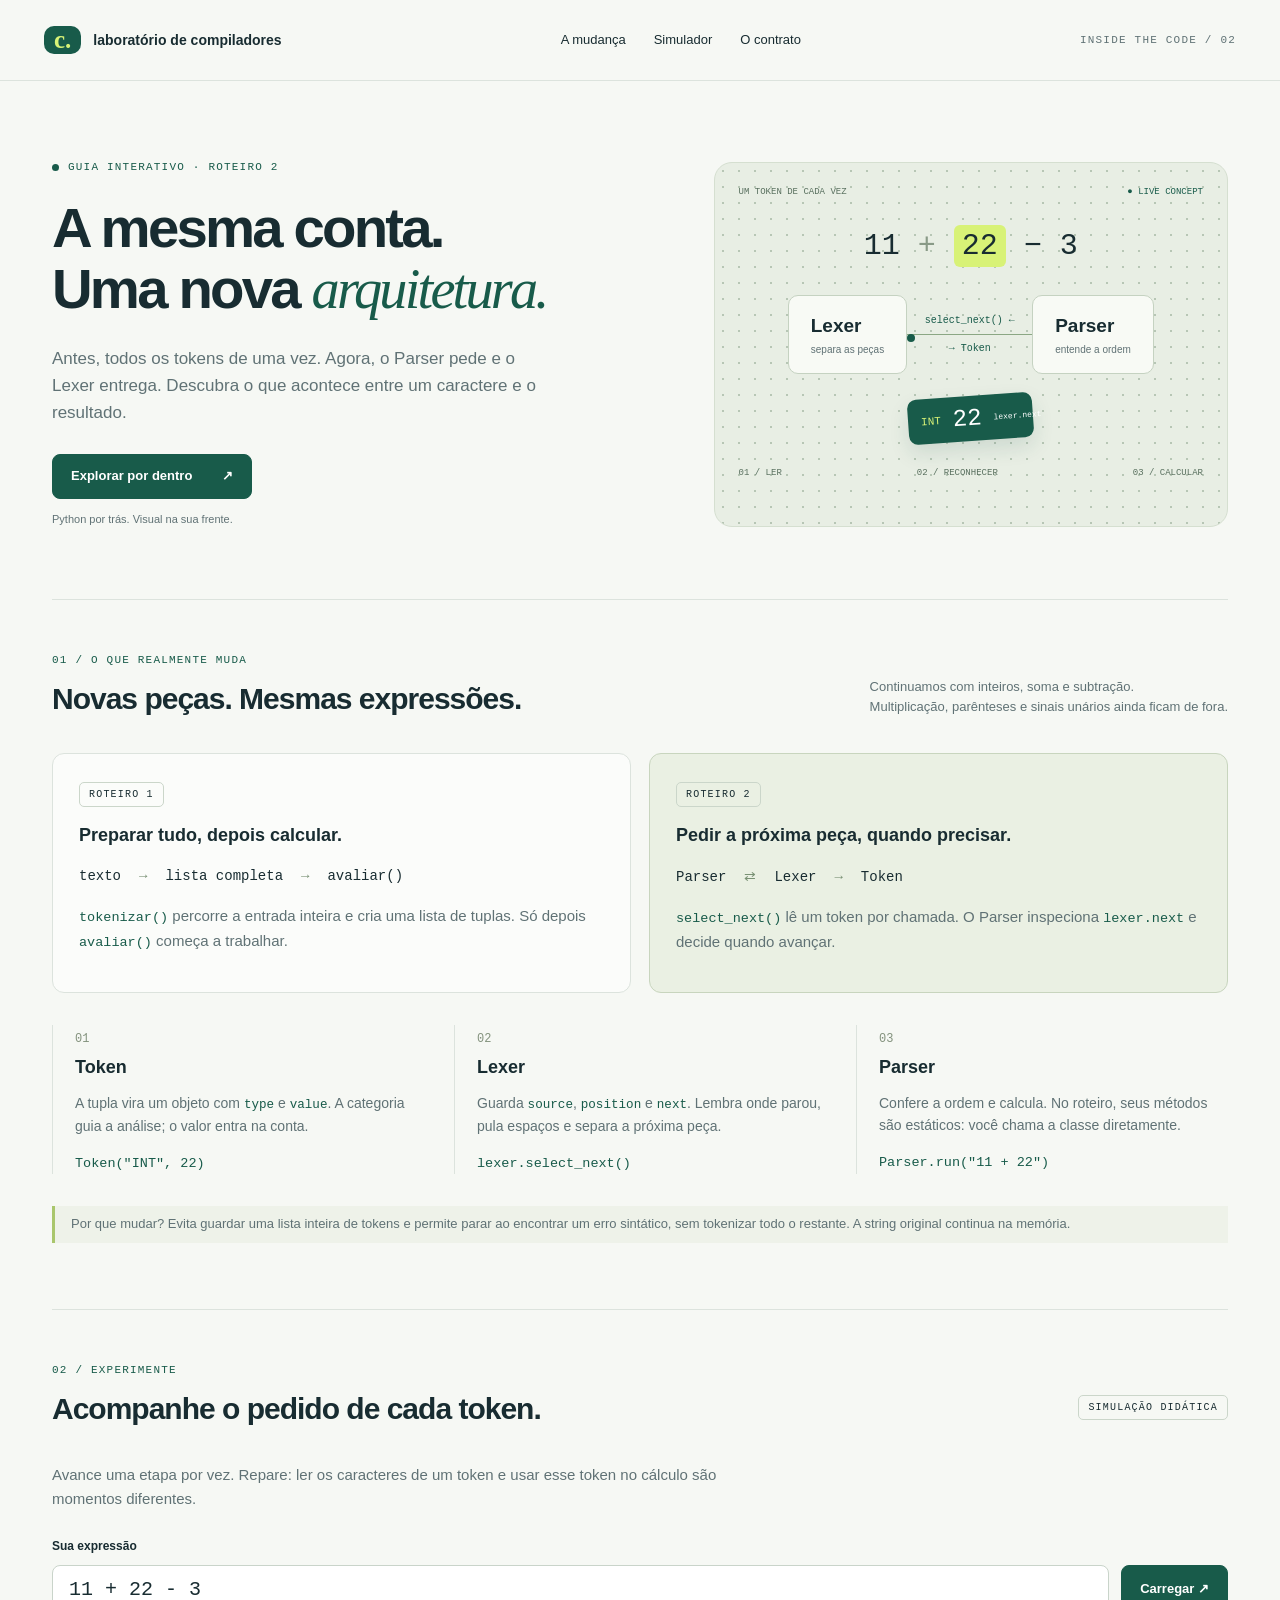
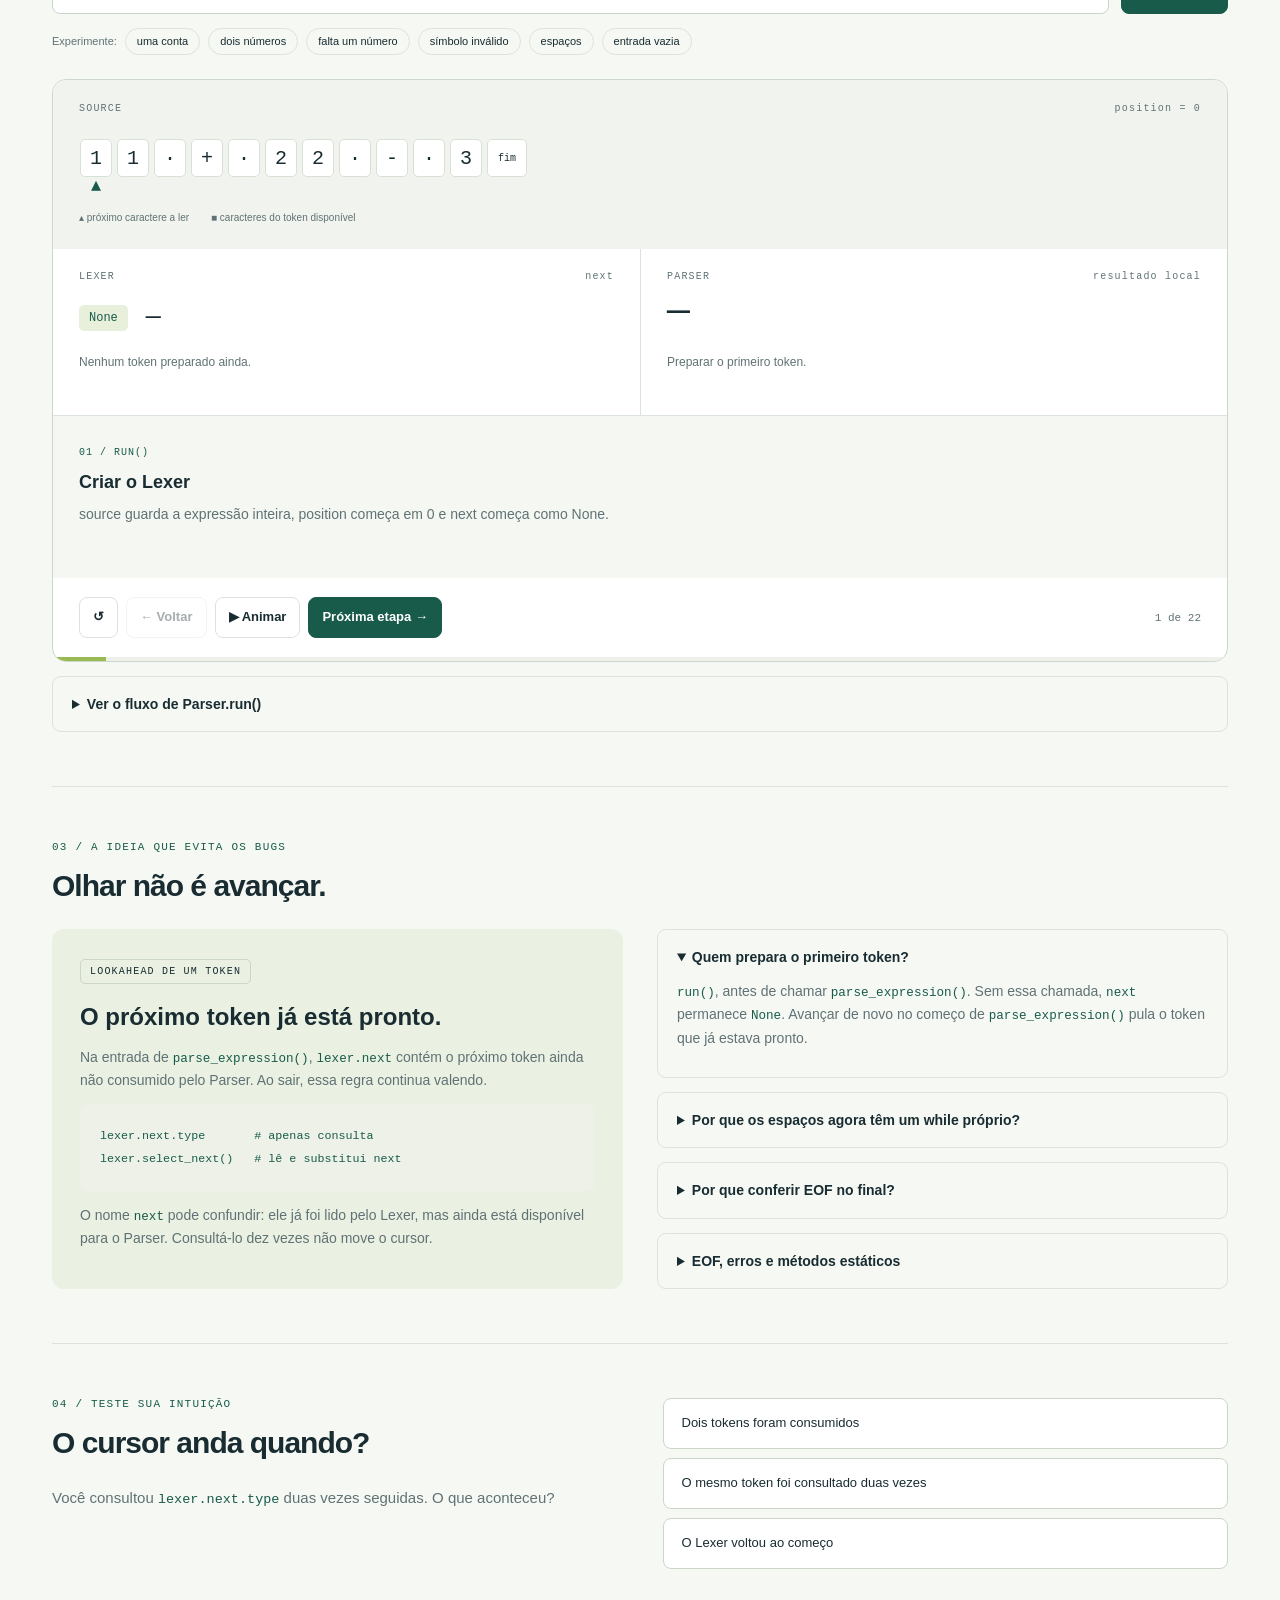
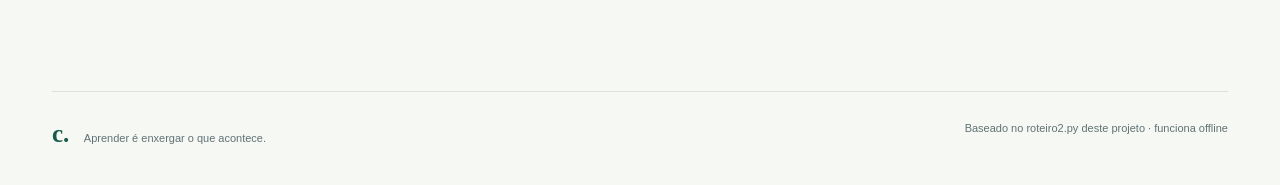
==== index.html @ 5b0cf186 "Publica guia interativo do roteiro 2" ====
<!doctype html>
<html lang="pt-BR">
<head>
  <meta charset="utf-8"><meta name="viewport" content="width=device-width,initial-scale=1">
  <title>Roteiro 02 · Um token de cada vez</title>
  <link rel="stylesheet" href="style.css">
  <script src="simulator.js" defer></script><script src="app.js" defer></script>
</head>
<body>
<header><a class="brand" href="#"><span class="brand-icon">c.</span> laboratório de compiladores</a><nav aria-label="Principal"><a href="#mudanca">A mudança</a><a href="#laboratorio">Simulador</a><a href="#contrato">O contrato</a></nav><span class="chapter">INSIDE THE CODE / 02</span></header>
<main>
<section class="hero">
  <div><div class="eyebrow"><span class="dot"></span> GUIA INTERATIVO · ROTEIRO 2</div><h1>A mesma conta.<br>Uma nova <em>arquitetura.</em></h1><p class="lead">Antes, todos os tokens de uma vez. Agora, o Parser pede e o Lexer entrega. Descubra o que acontece entre um caractere e o resultado.</p><a class="button primary" href="#laboratorio">Explorar por dentro <span>↗</span></a><span class="hero-note">Python por trás. Visual na sua frente.</span></div>
  <div class="hero-art" aria-label="O Parser solicita um token ao Lexer, que entrega INT 22"><div class="art-top">UM TOKEN DE CADA VEZ <span>● LIVE CONCEPT</span></div><div class="art-source">11 <span>+</span> <b>22</b> − 3</div><div class="orbit"><div class="art-node">Lexer<small>separa as peças</small></div><div class="connection"><span>select_next() ←</span><i></i><span>→ Token</span></div><div class="art-node">Parser<small>entende a ordem</small></div></div><div class="floating-token"><span>INT</span><strong>22</strong><small>lexer.next</small></div><div class="art-bottom">01 / LER <span>02 / RECONHECER</span> 03 / CALCULAR</div></div>
</section>
<section id="mudanca" class="section"><div class="section-title"><div><div class="eyebrow">01 / O QUE REALMENTE MUDA</div><h2>Novas peças. Mesmas expressões.</h2></div><p>Continuamos com inteiros, soma e subtração.<br>Multiplicação, parênteses e sinais unários ainda ficam de fora.</p></div>
<div class="comparison"><article><span class="pill">ROTEIRO 1</span><h3>Preparar tudo, depois calcular.</h3><div class="flow">texto <span>→</span> lista completa <span>→</span> avaliar()</div><p><code>tokenizar()</code> percorre a entrada inteira e cria uma lista de tuplas. Só depois <code>avaliar()</code> começa a trabalhar.</p></article><article class="new"><span class="pill">ROTEIRO 2</span><h3>Pedir a próxima peça, quando precisar.</h3><div class="flow">Parser <span>⇄</span> Lexer <span>→</span> Token</div><p><code>select_next()</code> lê um token por chamada. O Parser inspeciona <code>lexer.next</code> e decide quando avançar.</p></article></div>
<div class="roles"><article><span class="number">01</span><h3>Token</h3><p>A tupla vira um objeto com <code>type</code> e <code>value</code>. A categoria guia a análise; o valor entra na conta.</p><code>Token("INT", 22)</code></article><article><span class="number">02</span><h3>Lexer</h3><p>Guarda <code>source</code>, <code>position</code> e <code>next</code>. Lembra onde parou, pula espaços e separa a próxima peça.</p><code>lexer.select_next()</code></article><article><span class="number">03</span><h3>Parser</h3><p>Confere a ordem e calcula. No roteiro, seus métodos são estáticos: você chama a classe diretamente.</p><code>Parser.run("11 + 22")</code></article></div>
<p class="aside">Por que mudar? Evita guardar uma lista inteira de tokens e permite parar ao encontrar um erro sintático, sem tokenizar todo o restante. A string original continua na memória.</p></section>
<section id="laboratorio" class="section lab"><div class="section-title"><div><div class="eyebrow">02 / EXPERIMENTE</div><h2>Acompanhe o pedido de cada token.</h2></div><span class="pill">SIMULAÇÃO DIDÁTICA</span></div><p>Avance uma etapa por vez. Repare: ler os caracteres de um token e usar esse token no cálculo são momentos diferentes.</p>
<form id="expression-form"><label for="expression">Sua expressão</label><div class="input-row"><input id="expression" value="11 + 22 - 3" maxlength="120" spellcheck="false" autocomplete="off"><button class="button primary" type="submit">Carregar ↗</button></div></form><div class="examples"><span>Experimente:</span><button data-example="11 + 22 - 3">uma conta</button><button data-example="1 1">dois números</button><button data-example="1 +">falta um número</button><button data-example="1 $ 2">símbolo inválido</button><button data-example="  42  ">espaços</button><button data-example="">entrada vazia</button></div>
<div class="workbench"><div class="source-panel"><div class="panel-label">SOURCE <span id="position"></span></div><div id="source" class="source-strip" aria-label="Caracteres e posição do cursor"></div><div class="legend"><span>▴ próximo caractere a ler</span><span>■ caracteres do token disponível</span></div></div><div class="state-grid"><article id="lexer-card"><div class="panel-label">LEXER <span>next</span></div><div id="token" class="token-display"></div><p id="token-note"></p></article><article id="parser-card"><div class="panel-label">PARSER <span>resultado local</span></div><div id="result" class="result"></div><p id="expectation"></p></article></div><div class="event" aria-live="polite" aria-atomic="true"><span id="stage"></span><h3 id="event-title"></h3><p id="event-detail"></p></div><div class="controls"><button id="reset" class="button subtle" aria-label="Reiniciar">↺</button><button id="previous" class="button subtle">← Voltar</button><button id="play" class="button subtle">▶ Animar</button><button id="next" class="button primary">Próxima etapa →</button><span id="step-count"></span></div><div class="progress"><div id="progress-fill"></div></div></div>
<details><summary>Ver o fluxo de Parser.run()</summary><pre><code>@staticmethod
def run(code):
    Parser.lexer = Lexer(code)       # next começa como None
    Parser.lexer.select_next()       # prepara o primeiro token
    result = Parser.parse_expression()
    if Parser.lexer.next.type != "EOF":
        raise Exception("[Parser] Esperado EOF")
    return result</code></pre><p><code>parse_expression()</code> exige um INT, usa seu valor e avança. Depois repete pares operador + INT enquanto houver PLUS ou MINUS. A checagem final de EOF pertence a <code>run()</code>.</p></details></section>
<section id="contrato" class="section"><div class="eyebrow">03 / A IDEIA QUE EVITA OS BUGS</div><h2>Olhar não é avançar.</h2><div class="contract-grid"><article class="contract"><span class="pill">LOOKAHEAD DE UM TOKEN</span><h3>O próximo token já está pronto.</h3><p>Na entrada de <code>parse_expression()</code>, <code>lexer.next</code> contém o próximo token ainda não consumido pelo Parser. Ao sair, essa regra continua valendo.</p><pre><code>lexer.next.type       # apenas consulta
lexer.select_next()   # lê e substitui next</code></pre><p>O nome <code>next</code> pode confundir: ele já foi lido pelo Lexer, mas ainda está disponível para o Parser. Consultá-lo dez vezes não move o cursor.</p></article><div class="pitfalls"><details open><summary>Quem prepara o primeiro token?</summary><p><code>run()</code>, antes de chamar <code>parse_expression()</code>. Sem essa chamada, <code>next</code> permanece <code>None</code>. Avançar de novo no começo de <code>parse_expression()</code> pula o token que já estava pronto.</p></details><details><summary>Por que os espaços agora têm um while próprio?</summary><p>Cada chamada deve entregar um token. Ela precisa atravessar todos os espaços antes de decidir o que ler. Não apague espaços da string inteira: <code>1 1</code> viraria <code>11</code> e um erro seria escondido.</p></details><details><summary>Por que conferir EOF no final?</summary><p>A expressão pode terminar deixando um token extra. Em <code>1 1</code>, o primeiro número é válido, mas o segundo sobra. <code>run()</code> exige EOF e rejeita a entrada.</p></details><details><summary>EOF, erros e métodos estáticos</summary><p>EOF é <code>Token("EOF", "")</code>. Pedir o próximo token no fim continua produzindo EOF. Símbolo desconhecido gera erro <code>[Lexer]</code>; ordem inválida gera <code>[Parser]</code>. <code>@staticmethod</code> permite chamar os métodos sem criar um objeto Parser e sem <code>self</code>; é uma escolha da especificação.</p></details></div></div></section>
<section class="section quiz"><div><div class="eyebrow">04 / TESTE SUA INTUIÇÃO</div><h2>O cursor anda quando?</h2><p>Você consultou <code>lexer.next.type</code> duas vezes seguidas. O que aconteceu?</p></div><div><div class="quiz-options"><button data-answer="wrong">Dois tokens foram consumidos</button><button data-answer="right">O mesmo token foi consultado duas vezes</button><button data-answer="wrong">O Lexer voltou ao começo</button></div><p id="quiz-feedback" role="status"></p></div></section>
<footer><span><b>c.</b> Aprender é enxergar o que acontece.</span><span>Baseado no roteiro2.py deste projeto · funciona offline</span></footer>
</main></body></html>
---- style.css ----
:root{--ink:#182c31;--muted:#607275;--paper:#f6f8f4;--line:#dce3dd;--green:#185b4a;--lime:#d8f277;--white:#fff;--mono:Consolas,'Courier New',monospace}*{box-sizing:border-box}html{scroll-behavior:smooth;scroll-padding-top:28px}body{margin:0;background:var(--paper);color:var(--ink);font-family: 'Segoe UI',Arial,sans-serif;font-size:15px;line-height:1.6}a{color:inherit;text-decoration:none}button,input{font:inherit}button,a.button{cursor:pointer}button:disabled{opacity:.38;cursor:default}button:focus-visible,a:focus-visible,input:focus-visible,summary:focus-visible{outline:3px solid #438575;outline-offset:4px}header{max-width:1320px;margin:auto;padding:26px 44px;display:flex;align-items:center;justify-content:space-between;border-bottom:1px solid var(--line);gap:20px}.brand{display:flex;align-items:center;gap:12px;font-weight:650;font-size:14px}.brand-icon{background:var(--green);color:var(--lime);font:bold 25px Georgia;border-radius:10px;padding:0 10px}nav{display:flex;gap:28px;font-size:13px}.chapter,.eyebrow,.panel-label,.pill{font:11px var(--mono);letter-spacing:1.2px}.chapter{color:var(--muted)}main{max-width:1232px;margin:auto;padding:0 28px}.hero{display:grid;grid-template-columns:1.15fr 1fr;gap:70px;align-items:center;padding:80px 0 70px}.eyebrow{color:var(--green);display:flex;align-items:center;gap:9px}.dot{height:7px;width:7px;background:var(--green);border-radius:50%}h1{font-size:clamp(38px,4.4vw,65px);line-height:1.08;letter-spacing:-2.8px;font-weight:550;margin:25px 0}h1 em{font-family:Georgia,serif;color:var(--green);font-weight:normal}p{color:var(--muted);margin:12px 0}.lead{font-size:17px;max-width:510px;margin-bottom:28px}.button{border:1px solid var(--line);border-radius:8px;padding:11px 18px;display:inline-flex;gap:30px;align-items:center;justify-content:center;font-weight:600;font-size:13px}.primary{background:var(--green);border-color:var(--green);color:white}.primary:hover{background:#104638}.subtle{background:transparent;color:var(--ink)}.subtle:hover{background:#e8ede6}.hero-note{display:block;font-size:11px;color:var(--muted);margin-top:12px}.hero-art{position:relative;min-height:365px;background:#e8eee4;border:1px solid #d5dfd0;border-radius:18px;padding:24px;background-image:radial-gradient(#b7c6b5 .8px,transparent .8px);background-size:16px 16px;overflow:hidden}.art-top,.art-bottom{font:9px var(--mono);display:flex;justify-content:space-between;color:#586f5e;gap:10px}.art-top span{color:var(--green)}.art-source{font:30px var(--mono);text-align:center;padding:32px 0}.art-source span{color:#899a87}.art-source b{background:var(--lime);font-weight:normal;padding:4px 8px;border-radius:6px}.orbit{display:flex;align-items:center;justify-content:center}.art-node{background:#f8faf5;border:1px solid #c5d2c1;padding:15px 22px;border-radius:10px;font-size:19px;font-weight:600}.art-node small{display:block;font-size:10px;font-weight:normal;color:var(--muted)}.connection{width:125px;text-align:center;position:relative;font:10px var(--mono);color:var(--green)}.connection span{display:block;margin:8px 0}.connection i{display:block;height:1px;background:#8ba784}.connection i:after{content:'';display:block;width:8px;height:8px;background:var(--green);border-radius:50%;position:absolute;top:27px;animation:travel 3s ease-in-out infinite}.floating-token{width:125px;margin:22px auto 27px;background:var(--green);border-radius:9px;color:white;padding:9px 13px;display:flex;align-items:center;gap:12px;box-shadow:0 9px 20px #194d4820;transform:rotate(-4deg)}.floating-token span{font:11px var(--mono);color:var(--lime)}.floating-token strong{font:24px var(--mono)}.floating-token small{font:8px var(--mono)}@keyframes travel{0%,100%{left:10%}50%{left:85%}}.section{padding:54px 0;border-top:1px solid var(--line)}.section-title{display:flex;justify-content:space-between;align-items:center;gap:25px}.section-title>p{font-size:13px;max-width:370px}h2{font-size:30px;letter-spacing:-1px;font-weight:550;line-height:1.25;margin:14px 0 24px}h3{font-weight:600;font-size:18px;line-height:1.4;margin:16px 0 10px}.comparison{display:grid;grid-template-columns:1fr 1fr;gap:18px;margin-top:12px}.comparison article{border:1px solid var(--line);border-radius:12px;padding:26px;background:#fff9}.comparison article.new{background:#eaf0e3;border-color:#c8d5be}.pill{display:inline-block;border:1px solid #cbd6ca;border-radius:5px;padding:6px 9px;font-size:10px;white-space:nowrap}.flow{font:14px var(--mono);margin:20px 0;display:flex;gap:18px;align-items:center}.flow span{color:#799174}code{font-family:var(--mono);font-size:.9em;color:var(--green)}.roles{display:grid;grid-template-columns:repeat(3,1fr);gap:30px;margin:32px 0}.roles article{border-left:1px solid var(--line);padding-left:22px}.number{font:12px var(--mono);color:#83927d}.roles h3{margin-top:6px}.roles p{font-size:14px}.aside{font-size:13px;border-left:3px solid #a9c66c;padding:8px 16px;background:#eef2e9}.lab>p{max-width:720px}form{margin-top:26px}label{display:block;font-size:12px;font-weight:600;margin-bottom:8px}.input-row{display:flex;gap:12px}input{background:white;border:1px solid #c9d4ca;border-radius:8px;padding:12px 16px;min-width:0;flex:1;font:20px var(--mono);color:var(--ink)}.examples{display:flex;gap:8px;align-items:center;flex-wrap:wrap;margin:14px 0 24px;font-size:11px;color:var(--muted)}.examples button{border:1px solid var(--line);background:transparent;border-radius:20px;padding:4px 11px;font-size:11px;color:var(--ink)}.examples button:hover{background:#e5eed8}.workbench{border:1px solid #ccd7cd;border-radius:14px;background:white;overflow:hidden}.source-panel{padding:23px 26px;background:#f1f4ee}.panel-label{display:flex;justify-content:space-between;color:var(--muted);font-size:10px}.source-strip{display:flex;overflow-x:auto;gap:5px;padding:25px 1px 22px;min-height:96px}.char{position:relative;flex:0 0 32px;height:38px;display:grid;place-items:center;border-radius:5px;font:20px var(--mono);background:white;border:1px solid #d9e1d5;transition:background .25s,opacity .25s}.char.read{color:#879383;background:#e8ede4}.char.selected{background:var(--lime);border-color:#b4d265;color:var(--ink)}.char.cursor:after{content:'▴';position:absolute;bottom:-21px;color:var(--green);font-size:20px}.char.eof{font-size:10px;flex-basis:40px}.legend{font-size:10px;color:var(--muted);display:flex;gap:22px;flex-wrap:wrap}.state-grid{display:grid;grid-template-columns:1fr 1fr}.state-grid article{padding:22px 26px;min-height:166px}.state-grid article+article{border-left:1px solid var(--line)}.state-grid p{font-size:12px;margin:8px 0 0}.token-display{display:flex;align-items:center;gap:18px;min-height:55px;margin-top:8px;font:25px var(--mono)}.token-type{color:var(--green);font:12px var(--mono);padding:6px 10px;background:#e8f0dc;border-radius:5px}.result{font:38px var(--mono);height:63px;padding-top:8px}.event{background:#f5f7f2;padding:22px 26px;min-height:163px;border-top:1px solid var(--line)}.event>span{font:10px var(--mono);letter-spacing:1px;color:var(--green)}.event h3{margin:8px 0;font-size:18px}.event p{font-size:14px;margin:0}.event.error{background:#fff1e9}.event.error>span{color:#a54328}.controls{padding:19px 26px;display:flex;gap:8px;align-items:center;flex-wrap:wrap}.controls .button{padding:9px 13px}#step-count{margin-left:auto;font:11px var(--mono);color:var(--muted)}.progress{height:4px;background:#edf1e9}#progress-fill{height:100%;background:#99ba52;transition:width .3s}.pulse{animation:pulse .35s ease-out}@keyframes pulse{from{transform:translateY(4px);opacity:.55}to{transform:translateY(0);opacity:1}}details{border:1px solid var(--line);border-radius:9px;padding:16px 19px;margin-top:14px}summary{cursor:pointer;font-weight:600;font-size:14px}pre{background:#edf1e8;border-radius:8px;padding:20px;overflow-x:auto;line-height:1.8;font-size:13px}details p{font-size:14px}.contract-grid{display:grid;grid-template-columns:1fr 1fr;gap:34px}.contract{border-radius:12px;padding:28px;background:#eaf0e2}.contract h3{font-size:24px}.contract p{font-size:14px}.pitfalls details:first-child{margin-top:0}.quiz{display:grid;grid-template-columns:1fr 1fr;gap:45px}.quiz-options{display:grid;gap:9px}.quiz-options button{text-align:left;border:1px solid #cbd6c7;border-radius:8px;background:white;padding:14px 18px;font-size:13px;color:var(--ink)}.quiz-options button:hover{background:#eaf0e2}.quiz-options button.correct{background:#e4f2ca;border-color:#8ea95b}.quiz-options button.incorrect{background:#ffede2;border-color:#d8a186}#quiz-feedback{font-size:13px;min-height:44px}footer{border-top:1px solid var(--line);padding:28px 0 36px;display:flex;justify-content:space-between;gap:20px;font-size:11px;color:var(--muted)}footer b{font:bold 25px Georgia;margin-right:12px;color:var(--green)}@media(max-width:850px){header{padding:20px 24px}.chapter{display:none}.hero{gap:28px;padding:48px 0}.hero-art{padding:18px}.art-node{padding:12px}.connection{width:95px}h1{letter-spacing:-1.8px}.section-title{display:block}.roles{gap:15px}}@media(max-width:640px){header{flex-wrap:wrap;gap:12px}nav{gap:24px}main{padding:0 20px}.hero,.comparison,.contract-grid,.quiz{grid-template-columns:1fr}.hero{padding:38px 0;gap:30px}.hero-art{min-height:340px}h1{font-size:43px}.section{padding:36px 0}h2{font-size:27px}.roles{grid-template-columns:1fr;gap:22px}.roles article{padding-left:17px}.input-row .button{padding:10px 13px}.state-grid article{padding:18px 15px}.source-panel,.event{padding:20px}.controls{padding:16px 12px}.controls .button{font-size:11px;padding:9px}#step-count{width:100%;margin:4px 0 0}.flow{font-size:12px;gap:10px}footer{flex-direction:column;gap:4px}}@media(prefers-reduced-motion:reduce){*,*:before,*:after{animation:none!important;transition:none!important;scroll-behavior:auto!important}}
:where(.hero,.comparison,.roles,.contract-grid,.quiz,.state-grid)>*{min-width:0}pre{max-width:100%}.token-display{flex-wrap:wrap;overflow-wrap:anywhere}.token-display>span{max-width:100%}.result{height:auto;min-height:63px}
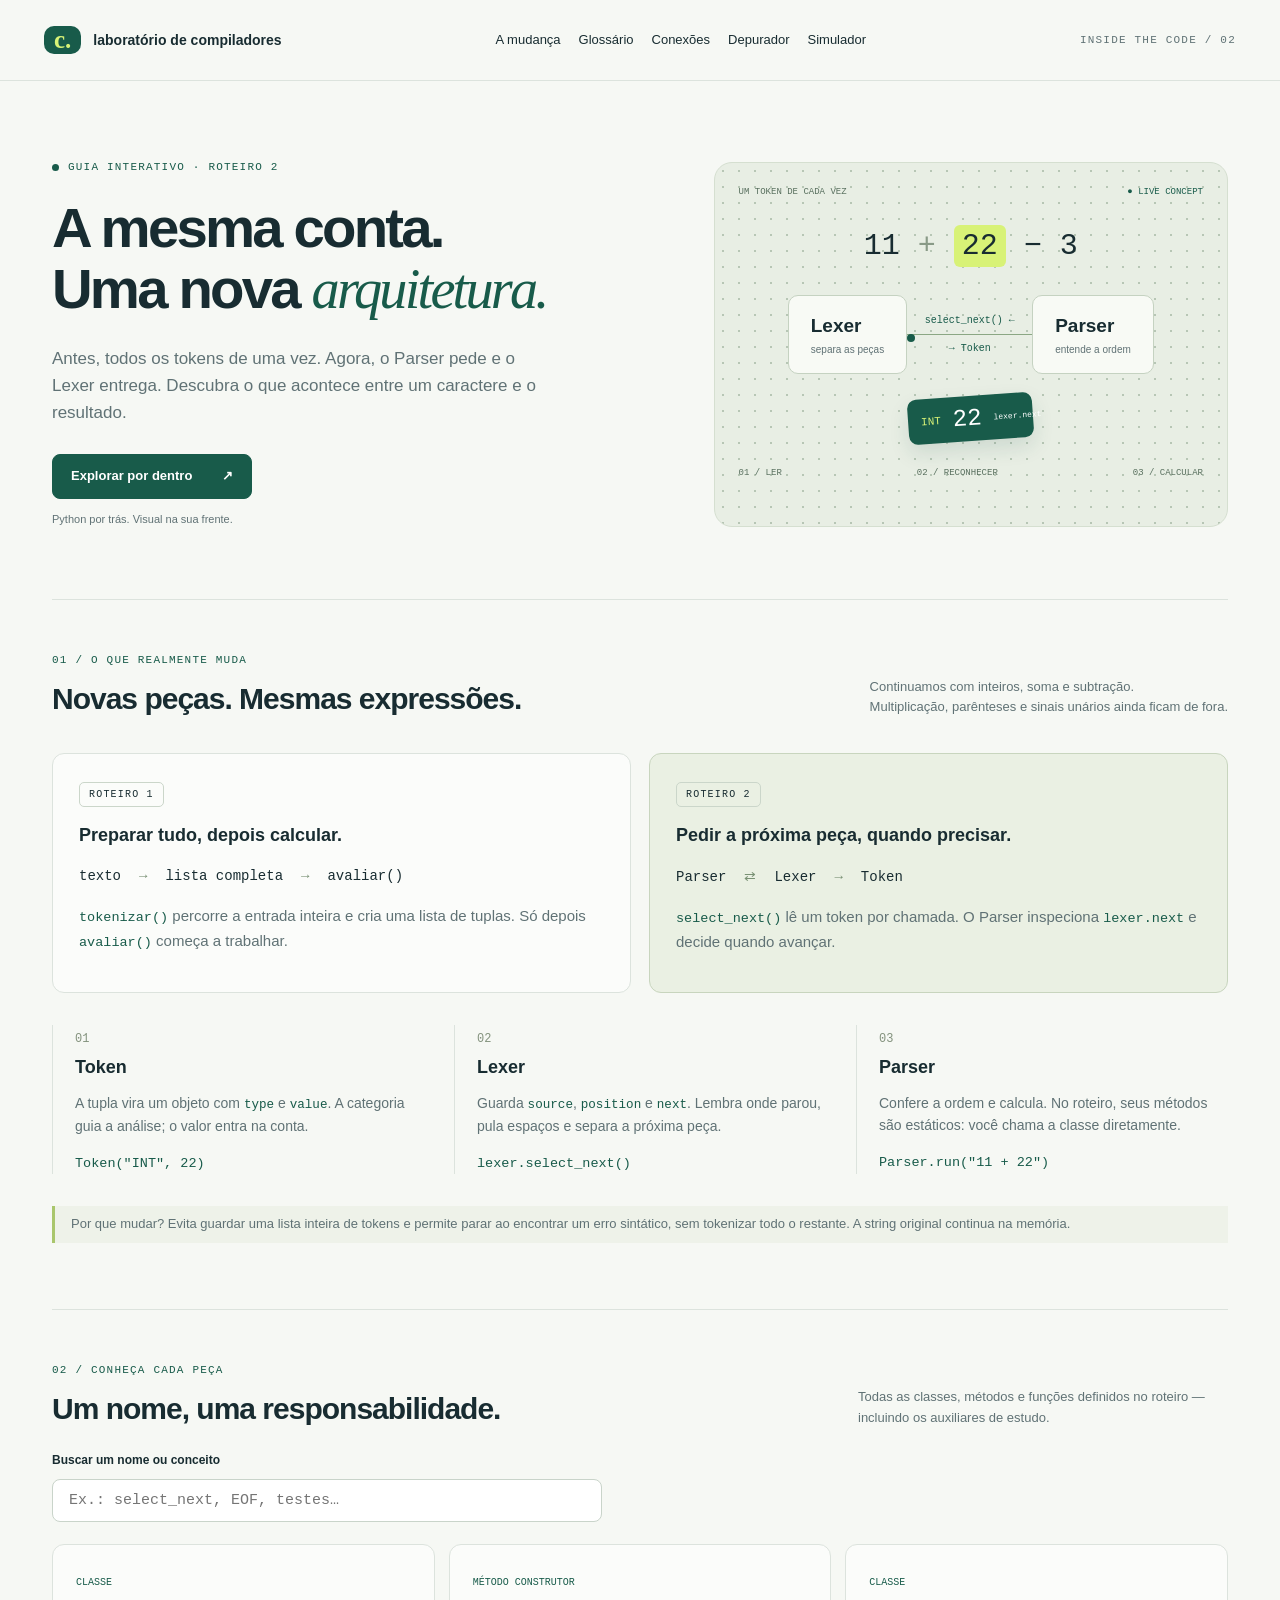
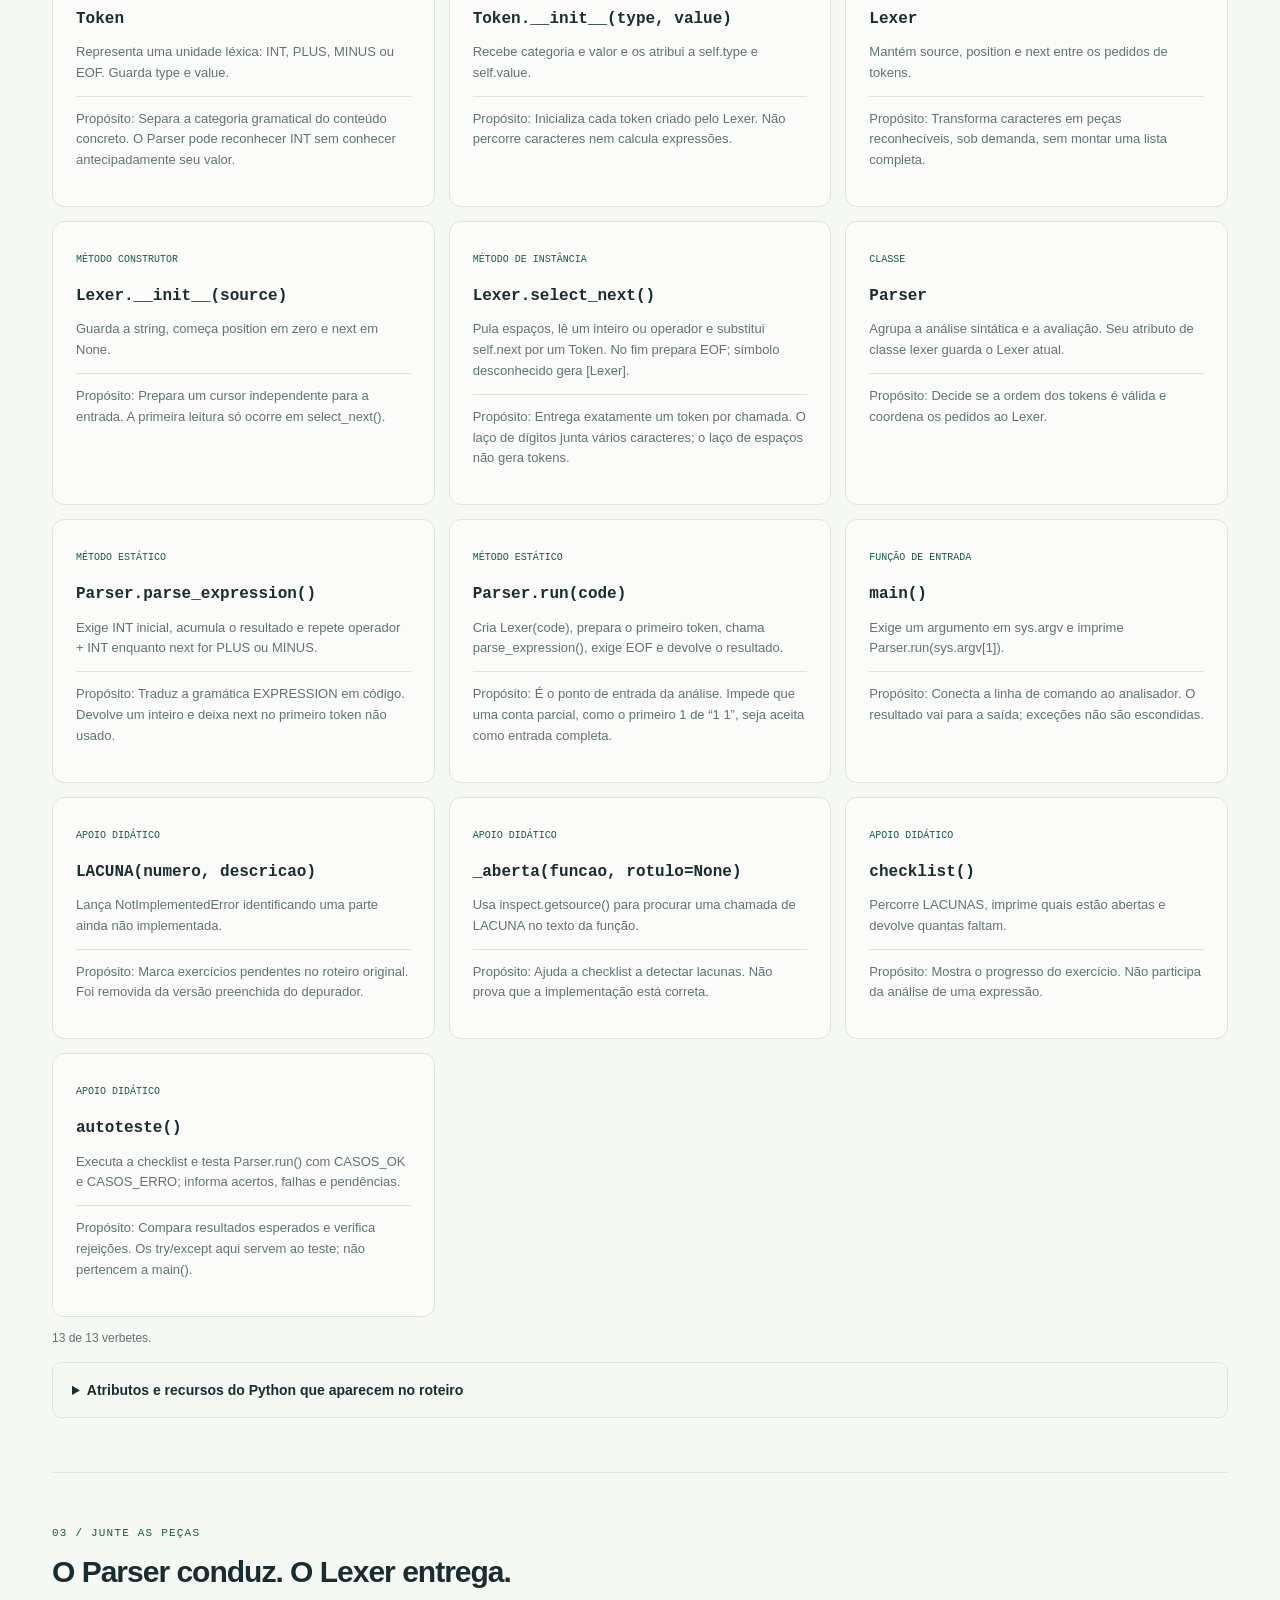
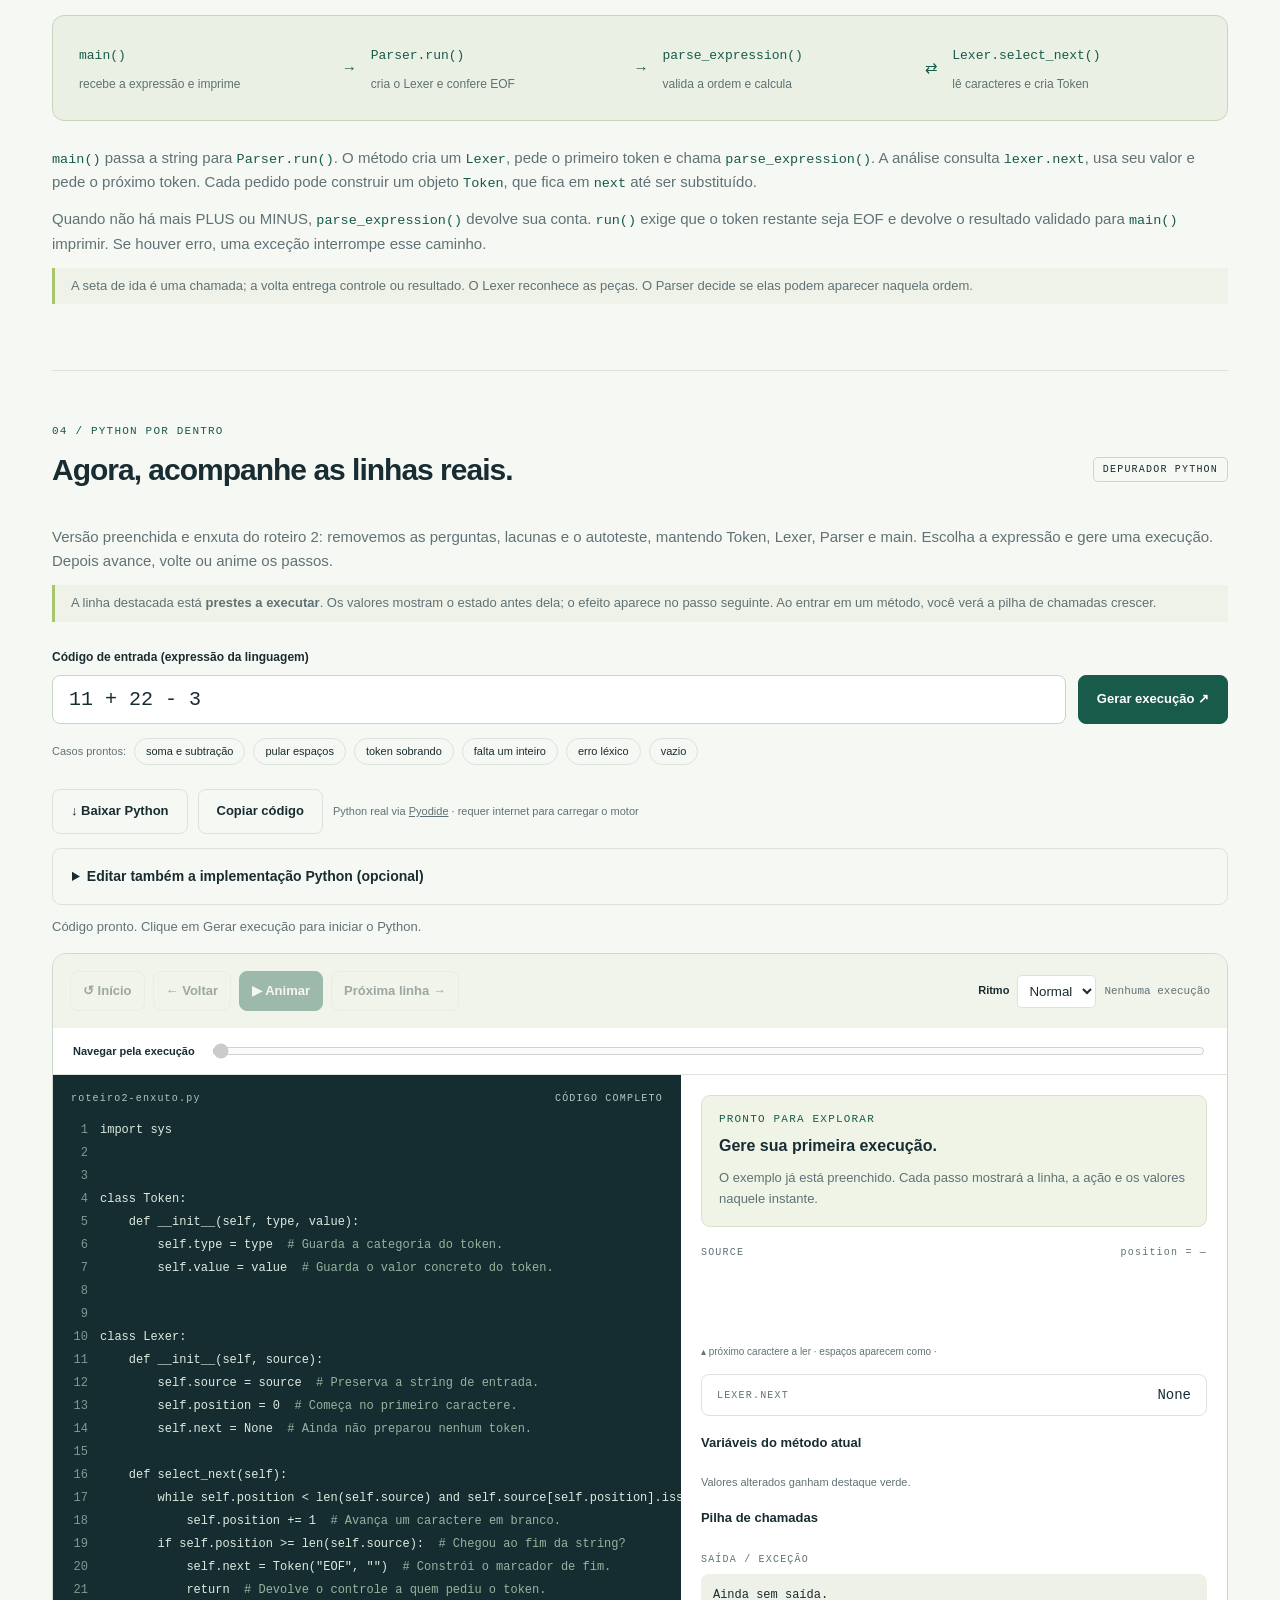
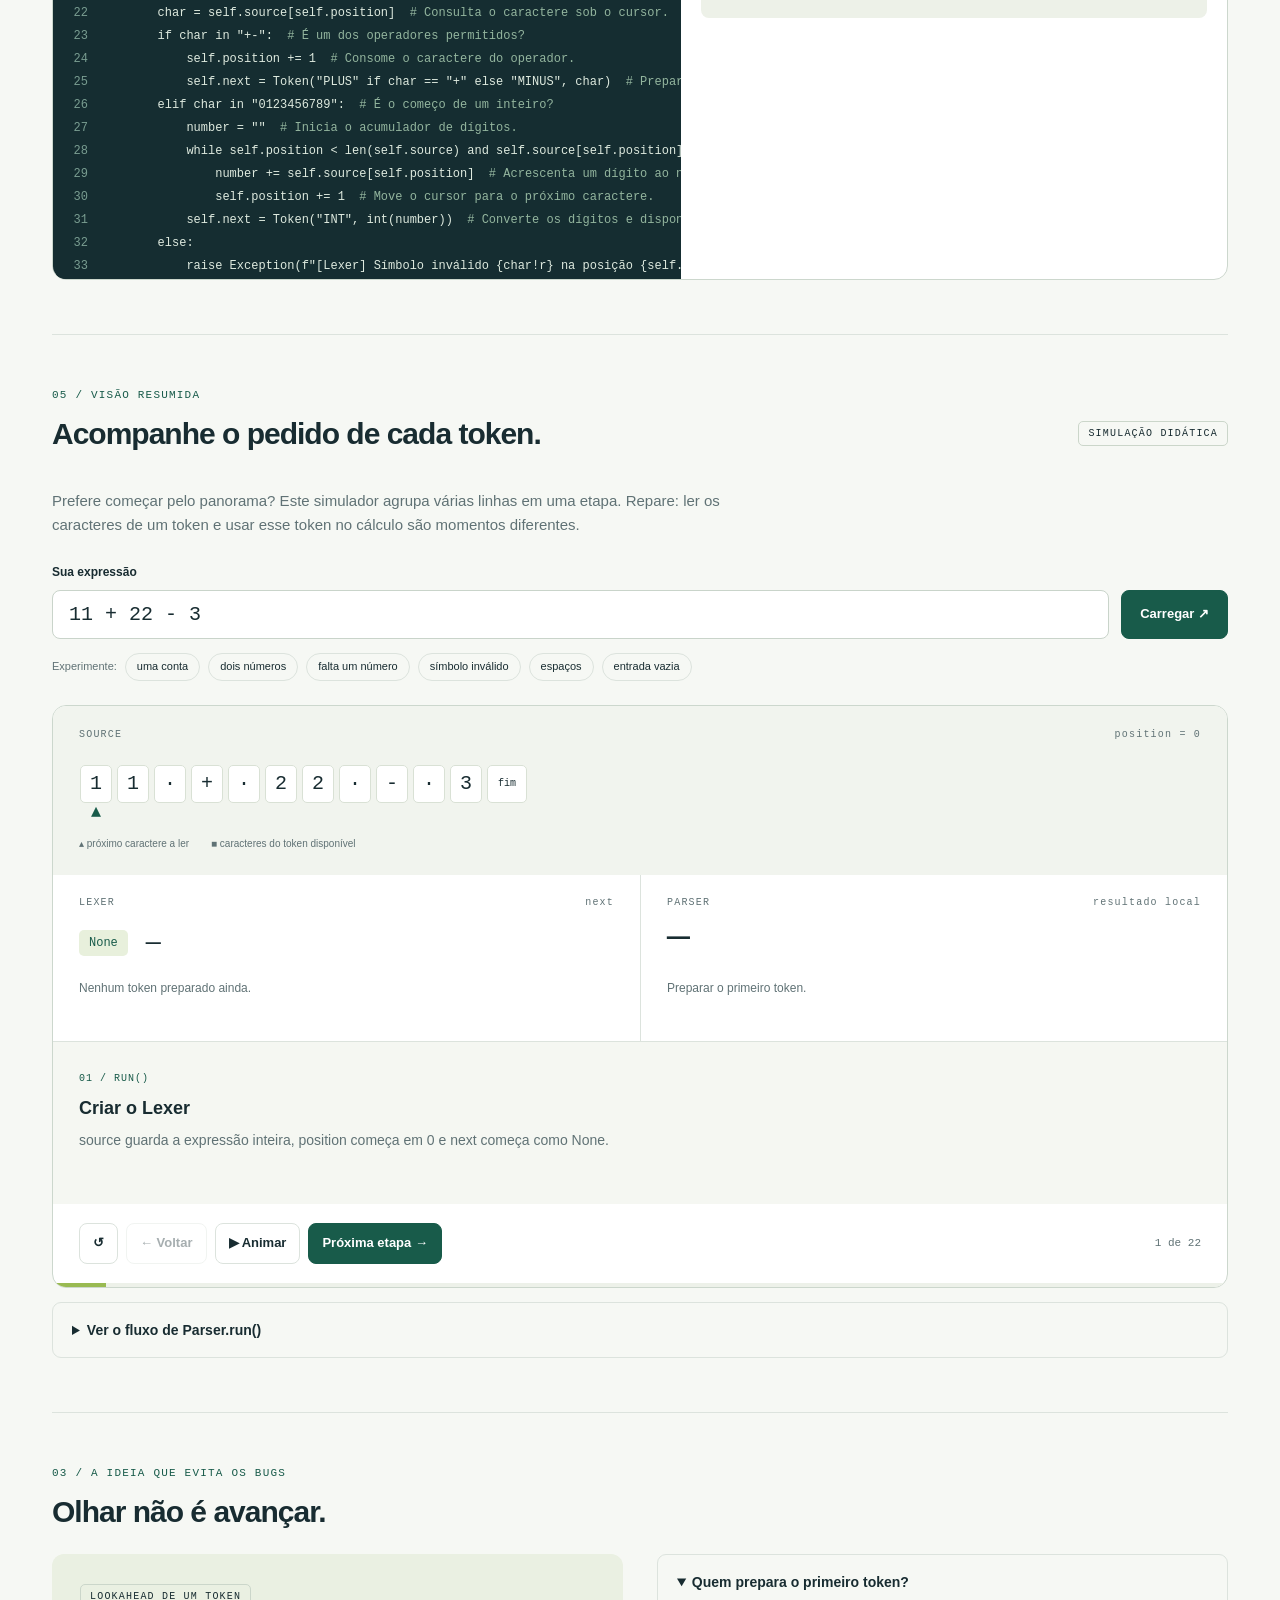
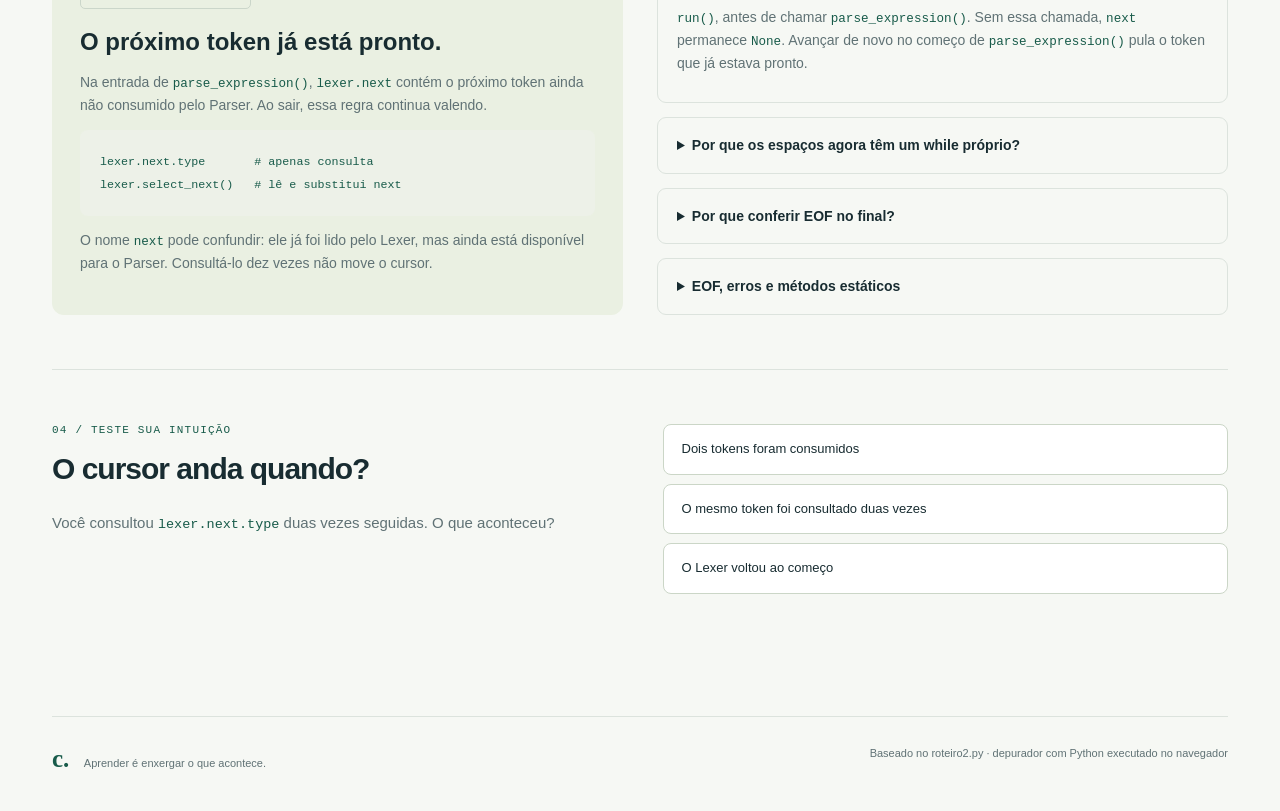
==== commit 6b776b21: "Adiciona glossario e depurador com execucao real de Python" ====
--- a/index.html
+++ b/index.html
@@ -4,10 +4,11 @@
   <meta charset="utf-8"><meta name="viewport" content="width=device-width,initial-scale=1">
   <title>Roteiro 02 · Um token de cada vez</title>
   <link rel="stylesheet" href="style.css">
-  <script src="simulator.js" defer></script><script src="app.js" defer></script>
+  <link rel="stylesheet" href="debug.css">
+  <script src="simulator.js" defer></script><script src="app.js" defer></script><script src="debug.js" defer></script>
 </head>
 <body>
-<header><a class="brand" href="#"><span class="brand-icon">c.</span> laboratório de compiladores</a><nav aria-label="Principal"><a href="#mudanca">A mudança</a><a href="#laboratorio">Simulador</a><a href="#contrato">O contrato</a></nav><span class="chapter">INSIDE THE CODE / 02</span></header>
+<header><a class="brand" href="#"><span class="brand-icon">c.</span> laboratório de compiladores</a><nav aria-label="Principal"><a href="#mudanca">A mudança</a><a href="#glossario">Glossário</a><a href="#conexoes">Conexões</a><a href="#debug">Depurador</a><a href="#laboratorio">Simulador</a></nav><span class="chapter">INSIDE THE CODE / 02</span></header>
 <main>
 <section class="hero">
   <div><div class="eyebrow"><span class="dot"></span> GUIA INTERATIVO · ROTEIRO 2</div><h1>A mesma conta.<br>Uma nova <em>arquitetura.</em></h1><p class="lead">Antes, todos os tokens de uma vez. Agora, o Parser pede e o Lexer entrega. Descubra o que acontece entre um caractere e o resultado.</p><a class="button primary" href="#laboratorio">Explorar por dentro <span>↗</span></a><span class="hero-note">Python por trás. Visual na sua frente.</span></div>
@@ -17,7 +18,17 @@
 <div class="comparison"><article><span class="pill">ROTEIRO 1</span><h3>Preparar tudo, depois calcular.</h3><div class="flow">texto <span>→</span> lista completa <span>→</span> avaliar()</div><p><code>tokenizar()</code> percorre a entrada inteira e cria uma lista de tuplas. Só depois <code>avaliar()</code> começa a trabalhar.</p></article><article class="new"><span class="pill">ROTEIRO 2</span><h3>Pedir a próxima peça, quando precisar.</h3><div class="flow">Parser <span>⇄</span> Lexer <span>→</span> Token</div><p><code>select_next()</code> lê um token por chamada. O Parser inspeciona <code>lexer.next</code> e decide quando avançar.</p></article></div>
 <div class="roles"><article><span class="number">01</span><h3>Token</h3><p>A tupla vira um objeto com <code>type</code> e <code>value</code>. A categoria guia a análise; o valor entra na conta.</p><code>Token("INT", 22)</code></article><article><span class="number">02</span><h3>Lexer</h3><p>Guarda <code>source</code>, <code>position</code> e <code>next</code>. Lembra onde parou, pula espaços e separa a próxima peça.</p><code>lexer.select_next()</code></article><article><span class="number">03</span><h3>Parser</h3><p>Confere a ordem e calcula. No roteiro, seus métodos são estáticos: você chama a classe diretamente.</p><code>Parser.run("11 + 22")</code></article></div>
 <p class="aside">Por que mudar? Evita guardar uma lista inteira de tokens e permite parar ao encontrar um erro sintático, sem tokenizar todo o restante. A string original continua na memória.</p></section>
-<section id="laboratorio" class="section lab"><div class="section-title"><div><div class="eyebrow">02 / EXPERIMENTE</div><h2>Acompanhe o pedido de cada token.</h2></div><span class="pill">SIMULAÇÃO DIDÁTICA</span></div><p>Avance uma etapa por vez. Repare: ler os caracteres de um token e usar esse token no cálculo são momentos diferentes.</p>
+<section id="glossario" class="section"><div class="section-title"><div><div class="eyebrow">02 / CONHEÇA CADA PEÇA</div><h2>Um nome, uma responsabilidade.</h2></div><p>Todas as classes, métodos e funções definidos no roteiro — incluindo os auxiliares de estudo.</p></div><label for="glossary-search">Buscar um nome ou conceito</label><input id="glossary-search" type="search" placeholder="Ex.: select_next, EOF, testes…"><div id="glossary-list" class="glossary-grid"></div><p id="glossary-count" role="status"></p><details><summary>Atributos e recursos do Python que aparecem no roteiro</summary><dl class="attribute-list"><dt>type / value</dt><dd>Categoria e conteúdo de Token. INT usa um inteiro; PLUS e MINUS usam o símbolo; EOF usa a string vazia.</dd><dt>source / position / next</dt><dd>Texto original, índice do próximo caractere a ler e token disponível. position mede caracteres, não tokens.</dd><dt>Parser.lexer</dt><dd>Atributo da classe que aponta para o Lexer da execução atual. Cada run() cria outro Lexer.</dd><dt>result / operator / number / char</dt><dd>Variáveis locais: conta acumulada, operador guardado, dígitos em formação e caractere consultado.</dd><dt>self / __init__ / @staticmethod</dt><dd>self aponta para a instância; __init__ inicializa seus atributos. @staticmethod permite chamar o método pela classe sem receber self.</dd><dt>isspace() / len() / int() / print()</dt><dd>Recursos do Python: reconhecer espaço, medir tamanho, converter dígitos e imprimir. Não são métodos definidos pelo compilador.</dd><dt>sys.argv / inspect.getsource() / lambda</dt><dd>Argumentos de linha de comando, leitura do código de uma função e função anônima usada nas verificações de lacunas.</dd><dt>CASOS_OK / CASOS_ERRO / LACUNAS</dt><dd>Listas de apoio aos testes e à checklist. Não são classes nem métodos.</dd></dl></details></section>
+<section id="conexoes" class="section"><div class="eyebrow">03 / JUNTE AS PEÇAS</div><h2>O Parser conduz. O Lexer entrega.</h2><div class="relationship"><div><b>main()</b><span>recebe a expressão e imprime</span></div><i>→</i><div><b>Parser.run()</b><span>cria o Lexer e confere EOF</span></div><i>→</i><div><b>parse_expression()</b><span>valida a ordem e calcula</span></div><i>⇄</i><div><b>Lexer.select_next()</b><span>lê caracteres e cria Token</span></div></div><p><code>main()</code> passa a string para <code>Parser.run()</code>. O método cria um <code>Lexer</code>, pede o primeiro token e chama <code>parse_expression()</code>. A análise consulta <code>lexer.next</code>, usa seu valor e pede o próximo token. Cada pedido pode construir um objeto <code>Token</code>, que fica em <code>next</code> até ser substituído.</p><p>Quando não há mais PLUS ou MINUS, <code>parse_expression()</code> devolve sua conta. <code>run()</code> exige que o token restante seja EOF e devolve o resultado validado para <code>main()</code> imprimir. Se houver erro, uma exceção interrompe esse caminho.</p><p class="aside">A seta de ida é uma chamada; a volta entrega controle ou resultado. O Lexer reconhece as peças. O Parser decide se elas podem aparecer naquela ordem.</p></section>
+<section id="debug" class="section"><div class="section-title"><div><div class="eyebrow">04 / PYTHON POR DENTRO</div><h2>Agora, acompanhe as linhas reais.</h2></div><span class="pill">DEPURADOR PYTHON</span></div><p>Versão preenchida e enxuta do roteiro 2: removemos as perguntas, lacunas e o autoteste, mantendo Token, Lexer, Parser e main. Escolha a expressão e gere uma execução. Depois avance, volte ou anime os passos.</p><p class="aside">A linha destacada está <strong>prestes a executar</strong>. Os valores mostram o estado antes dela; o efeito aparece no passo seguinte. Ao entrar em um método, você verá a pilha de chamadas crescer.</p>
+<form id="debug-form"><label for="debug-input">Código de entrada (expressão da linguagem)</label><div class="input-row"><input id="debug-input" value="11 + 22 - 3" maxlength="120" autocomplete="off" spellcheck="false"><button id="debug-build" class="button primary" type="submit">Gerar execução ↗</button><button id="debug-cancel" class="button subtle" type="button" hidden>Cancelar</button></div></form><div class="examples"><span>Casos prontos:</span><button data-debug-example="11 + 22 - 3">soma e subtração</button><button data-debug-example="  42  ">pular espaços</button><button data-debug-example="1 1">token sobrando</button><button data-debug-example="1 +">falta um inteiro</button><button data-debug-example="1 $ 2">erro léxico</button><button data-debug-example="">vazio</button></div>
+<div class="debug-toolbar"><a href="roteiro2-enxuto.py" download class="button subtle">↓ Baixar Python</a><button id="debug-copy" class="button subtle">Copiar código</button><span>Python real via <a href="https://pyodide.org/en/0.29.2/usage/index.html" target="_blank" rel="noreferrer">Pyodide</a> · requer internet para carregar o motor</span></div>
+<details id="editor-details"><summary>Editar também a implementação Python (opcional)</summary><p>Você pode experimentar mudanças no código abaixo e gerar outra execução. Mantenha a função <code>main()</code> como ponto de entrada. Restaurar recupera a versão enxuta original.</p><label for="python-editor">Código Python completo</label><textarea id="python-editor" spellcheck="false" rows="18"></textarea><button id="debug-restore" class="button subtle">Restaurar código original</button><p id="editor-notice" role="status"></p></details>
+<p id="debug-status" role="status">Carregando o código enxuto…</p>
+<div class="debugger"><div class="debug-controls"><button id="debug-reset" class="button subtle" disabled>↺ Início</button><button id="debug-prev" class="button subtle" disabled>← Voltar</button><button id="debug-play" class="button primary" disabled>▶ Animar</button><button id="debug-next" class="button subtle" disabled>Próxima linha →</button><label for="debug-speed">Ritmo <select id="debug-speed"><option value="1400">Calmo</option><option value="650" selected>Normal</option><option value="150">Rápido</option></select></label><span id="debug-counter">Nenhuma execução</span></div>
+<div class="debug-scrub"><label for="debug-timeline">Navegar pela execução</label><input type="range" id="debug-timeline" min="0" max="0" value="0" disabled></div>
+<div class="debug-columns"><div class="code-panel"><div class="panel-label">roteiro2-enxuto.py <span id="debug-line-label">CÓDIGO COMPLETO</span></div><div id="debug-code" tabindex="0" aria-label="Código Python com números de linha"></div></div><div class="debug-state"><div class="debug-action" aria-live="polite" aria-atomic="true"><span id="debug-event" class="eyebrow">PRONTO PARA EXPLORAR</span><h3 id="debug-action-title">Gere sua primeira execução.</h3><p id="debug-action-text">O exemplo já está preenchido. Cada passo mostrará a linha, a ação e os valores naquele instante.</p></div><div class="debug-source-box"><div class="panel-label">SOURCE <span id="debug-position">position = —</span></div><div id="debug-source" class="source-strip"></div><small>▴ próximo caractere a ler · espaços aparecem como ·</small></div><div class="debug-token-box"><span class="panel-label">LEXER.NEXT</span><div id="debug-token">None</div></div><div class="debug-watch"><h3>Variáveis do método atual</h3><dl id="debug-locals"></dl><p id="debug-changes">Valores alterados ganham destaque verde.</p></div><div class="debug-stack"><h3>Pilha de chamadas</h3><ol id="debug-stack"></ol></div><div class="debug-console"><span class="panel-label">SAÍDA / EXCEÇÃO</span><pre id="debug-output">Ainda sem saída.</pre></div></div></div></div></section>
+<section id="laboratorio" class="section lab"><div class="section-title"><div><div class="eyebrow">05 / VISÃO RESUMIDA</div><h2>Acompanhe o pedido de cada token.</h2></div><span class="pill">SIMULAÇÃO DIDÁTICA</span></div><p>Prefere começar pelo panorama? Este simulador agrupa várias linhas em uma etapa. Repare: ler os caracteres de um token e usar esse token no cálculo são momentos diferentes.</p>
 <form id="expression-form"><label for="expression">Sua expressão</label><div class="input-row"><input id="expression" value="11 + 22 - 3" maxlength="120" spellcheck="false" autocomplete="off"><button class="button primary" type="submit">Carregar ↗</button></div></form><div class="examples"><span>Experimente:</span><button data-example="11 + 22 - 3">uma conta</button><button data-example="1 1">dois números</button><button data-example="1 +">falta um número</button><button data-example="1 $ 2">símbolo inválido</button><button data-example="  42  ">espaços</button><button data-example="">entrada vazia</button></div>
 <div class="workbench"><div class="source-panel"><div class="panel-label">SOURCE <span id="position"></span></div><div id="source" class="source-strip" aria-label="Caracteres e posição do cursor"></div><div class="legend"><span>▴ próximo caractere a ler</span><span>■ caracteres do token disponível</span></div></div><div class="state-grid"><article id="lexer-card"><div class="panel-label">LEXER <span>next</span></div><div id="token" class="token-display"></div><p id="token-note"></p></article><article id="parser-card"><div class="panel-label">PARSER <span>resultado local</span></div><div id="result" class="result"></div><p id="expectation"></p></article></div><div class="event" aria-live="polite" aria-atomic="true"><span id="stage"></span><h3 id="event-title"></h3><p id="event-detail"></p></div><div class="controls"><button id="reset" class="button subtle" aria-label="Reiniciar">↺</button><button id="previous" class="button subtle">← Voltar</button><button id="play" class="button subtle">▶ Animar</button><button id="next" class="button primary">Próxima etapa →</button><span id="step-count"></span></div><div class="progress"><div id="progress-fill"></div></div></div>
 <details><summary>Ver o fluxo de Parser.run()</summary><pre><code>@staticmethod
@@ -31,5 +42,5 @@
 <section id="contrato" class="section"><div class="eyebrow">03 / A IDEIA QUE EVITA OS BUGS</div><h2>Olhar não é avançar.</h2><div class="contract-grid"><article class="contract"><span class="pill">LOOKAHEAD DE UM TOKEN</span><h3>O próximo token já está pronto.</h3><p>Na entrada de <code>parse_expression()</code>, <code>lexer.next</code> contém o próximo token ainda não consumido pelo Parser. Ao sair, essa regra continua valendo.</p><pre><code>lexer.next.type       # apenas consulta
 lexer.select_next()   # lê e substitui next</code></pre><p>O nome <code>next</code> pode confundir: ele já foi lido pelo Lexer, mas ainda está disponível para o Parser. Consultá-lo dez vezes não move o cursor.</p></article><div class="pitfalls"><details open><summary>Quem prepara o primeiro token?</summary><p><code>run()</code>, antes de chamar <code>parse_expression()</code>. Sem essa chamada, <code>next</code> permanece <code>None</code>. Avançar de novo no começo de <code>parse_expression()</code> pula o token que já estava pronto.</p></details><details><summary>Por que os espaços agora têm um while próprio?</summary><p>Cada chamada deve entregar um token. Ela precisa atravessar todos os espaços antes de decidir o que ler. Não apague espaços da string inteira: <code>1 1</code> viraria <code>11</code> e um erro seria escondido.</p></details><details><summary>Por que conferir EOF no final?</summary><p>A expressão pode terminar deixando um token extra. Em <code>1 1</code>, o primeiro número é válido, mas o segundo sobra. <code>run()</code> exige EOF e rejeita a entrada.</p></details><details><summary>EOF, erros e métodos estáticos</summary><p>EOF é <code>Token("EOF", "")</code>. Pedir o próximo token no fim continua produzindo EOF. Símbolo desconhecido gera erro <code>[Lexer]</code>; ordem inválida gera <code>[Parser]</code>. <code>@staticmethod</code> permite chamar os métodos sem criar um objeto Parser e sem <code>self</code>; é uma escolha da especificação.</p></details></div></div></section>
 <section class="section quiz"><div><div class="eyebrow">04 / TESTE SUA INTUIÇÃO</div><h2>O cursor anda quando?</h2><p>Você consultou <code>lexer.next.type</code> duas vezes seguidas. O que aconteceu?</p></div><div><div class="quiz-options"><button data-answer="wrong">Dois tokens foram consumidos</button><button data-answer="right">O mesmo token foi consultado duas vezes</button><button data-answer="wrong">O Lexer voltou ao começo</button></div><p id="quiz-feedback" role="status"></p></div></section>
-<footer><span><b>c.</b> Aprender é enxergar o que acontece.</span><span>Baseado no roteiro2.py deste projeto · funciona offline</span></footer>
+<footer><span><b>c.</b> Aprender é enxergar o que acontece.</span><span>Baseado no roteiro2.py · depurador com Python executado no navegador</span></footer>
 </main></body></html>
--- a/debug.css
+++ b/debug.css
@@ -0,0 +1 @@
+.glossary-grid{display:grid;grid-template-columns:repeat(3,minmax(0,1fr));gap:14px;margin-top:22px}.glossary-card{background:#fff9;border:1px solid var(--line);border-radius:12px;padding:23px}.glossary-card h3{font-family:var(--mono);font-size:16px;overflow-wrap:anywhere}.glossary-card p{font-size:13px}.glossary-card .purpose{border-top:1px solid var(--line);padding-top:12px}.glossary-card small{font:10px var(--mono);color:var(--green)}#glossary-search{width:100%;font-size:15px;max-width:550px}#glossary-count{font-size:12px}.attribute-list{display:grid;grid-template-columns:210px 1fr;gap:14px;font-size:14px}.attribute-list dt{font-family:var(--mono);color:var(--green)}.attribute-list dd{margin:0;color:var(--muted)}.relationship{display:flex;align-items:center;gap:14px;background:#eaf0e3;border:1px solid #c8d5be;padding:26px;border-radius:12px;margin:15px 0 25px}.relationship div{flex:1;min-width:0}.relationship b{font:13px var(--mono);color:var(--green);overflow-wrap:anywhere}.relationship span{display:block;color:var(--muted);font-size:12px;margin-top:9px}.relationship i{font-style:normal;color:var(--green)}.debug-toolbar{display:flex;align-items:center;gap:10px;flex-wrap:wrap}.debug-toolbar>span{font-size:11px;color:var(--muted)}.debug-toolbar a:not(.button){text-decoration:underline}#python-editor{display:block;width:100%;resize:vertical;background:#152d31;color:#edf3e2;border:0;border-radius:8px;font:13px/1.7 var(--mono);padding:18px;white-space:pre;overflow:auto;margin-bottom:15px}#debug-status{min-height:24px;font-size:13px}#debug-status.failed{color:#a54328}.debugger{border:1px solid #ccd7cd;border-radius:14px;background:white;overflow:hidden}.debug-controls{display:flex;align-items:center;flex-wrap:wrap;gap:8px;padding:17px;background:#f0f4ea}.debug-controls .button{padding:9px 12px}.debug-controls label{display:flex;align-items:center;gap:8px;margin:0 0 0 auto;font-size:11px}.debug-controls select{padding:7px;border:1px solid var(--line);background:white;border-radius:5px;color:var(--ink)}#debug-counter{font:11px var(--mono);color:var(--muted)}.debug-scrub{padding:12px 20px;border-bottom:1px solid var(--line);display:flex;align-items:center;gap:15px}.debug-scrub label{font-size:11px;margin:0;white-space:nowrap}.debug-scrub input{padding:0;accent-color:var(--green);width:100%;height:18px;min-width:0}.debug-columns{display:grid;grid-template-columns:minmax(0,1.15fr) minmax(0,1fr)}.code-panel{background:#152d31;padding:18px 0 0;min-width:0}.code-panel>.panel-label{padding:0 18px 15px;color:#adc9be;gap:10px}#debug-code{height:760px;overflow:auto;position:relative;padding-bottom:20px;font:12px/1.9 var(--mono);color:#deeadf;tab-size:4}.code-line{display:flex;width:max-content;min-width:100%;padding-right:18px;min-height:23px;border-left:3px solid transparent}.code-line.active{background:#d8f27724;border-left-color:var(--lime)}.code-line.active .code-number{color:var(--lime)}.code-number{width:44px;flex:0 0 44px;color:#799d91;text-align:right;padding-right:12px;user-select:none;position:sticky;left:0;background:#152d31}.code-text{white-space:pre}.code-comment{color:#93b59e}.code-line.active .code-text{color:#ebffba}.debug-state{padding:20px;min-width:0;max-height:808px;overflow:auto}.debug-action{background:#eff4e7;border:1px solid #d7e3c9;border-radius:9px;padding:17px}.debug-action h3{margin:10px 0;font-size:16px;overflow-wrap:anywhere}.debug-action p{font-size:13px;margin:0}.debug-action.error{background:#fff0e6;border-color:#edc2a6}.debug-source-box{padding:20px 0 12px}.debug-source-box small{font-size:10px;color:var(--muted)}#debug-source{position:relative;padding:18px 1px 22px;min-height:80px}#debug-source .char{flex-basis:26px;font-size:15px;height:32px}#debug-source .eof{flex-basis:35px;font-size:10px}.debug-token-box{display:flex;align-items:center;justify-content:space-between;gap:12px;padding:12px 15px;border:1px solid var(--line);border-radius:8px}#debug-token{font:14px var(--mono);overflow-wrap:anywhere}.debug-watch h3,.debug-stack h3{font-size:13px;margin:18px 0 9px}#debug-locals{margin:0;display:grid;grid-template-columns:minmax(80px,1fr) minmax(0,2fr);font:12px/1.8 var(--mono)}#debug-locals dt,#debug-locals dd{padding:5px 8px;margin:0;border-bottom:1px solid #e8eee5;overflow-wrap:anywhere}#debug-locals dt{color:var(--muted)}#debug-locals dd.changed{background:#e3f3b9;animation:watch-change .7s ease}#debug-changes{font-size:11px;overflow-wrap:anywhere}#debug-stack{list-style:none;padding:0;margin:0;display:flex;flex-wrap:wrap;gap:6px}#debug-stack li{font:10px var(--mono);background:#edf2e8;padding:5px 8px;border-radius:4px;overflow-wrap:anywhere}#debug-stack li:last-child{background:var(--green);color:white}.debug-console{margin-top:18px}.debug-console pre{margin:9px 0 0;font:12px/1.6 var(--mono);white-space:pre-wrap;overflow-wrap:anywhere;padding:12px;max-height:180px}.debug-token-box.changed{background:#e3f3b9}.debug-source-box .cursor{box-shadow:0 0 0 2px #53896940}@keyframes watch-change{from{background:#c5e76e}to{background:#e3f3b9}}[hidden]{display:none!important}nav{flex-wrap:wrap;gap:18px}@media(max-width:1000px){.chapter{display:none}.glossary-grid{grid-template-columns:repeat(2,minmax(0,1fr))}}@media(max-width:760px){.debug-columns{grid-template-columns:minmax(0,1fr)}#debug-code{height:310px}.debug-state{max-height:none}.relationship{flex-direction:column;align-items:stretch}.relationship i{text-align:center;transform:rotate(90deg)}.attribute-list{grid-template-columns:1fr;gap:8px}.attribute-list dd{margin-bottom:15px}.debug-scrub{flex-wrap:wrap;gap:4px}.debug-controls label{margin-left:0}.debug-controls .button{font-size:11px}#debug-form .input-row{flex-wrap:wrap}#debug-input{flex-basis:100%;font-size:17px}.glossary-grid{grid-template-columns:1fr}.code-panel>.panel-label{font-size:9px}.debug-state{padding:14px}.debug-toolbar>span{flex-basis:100%}}
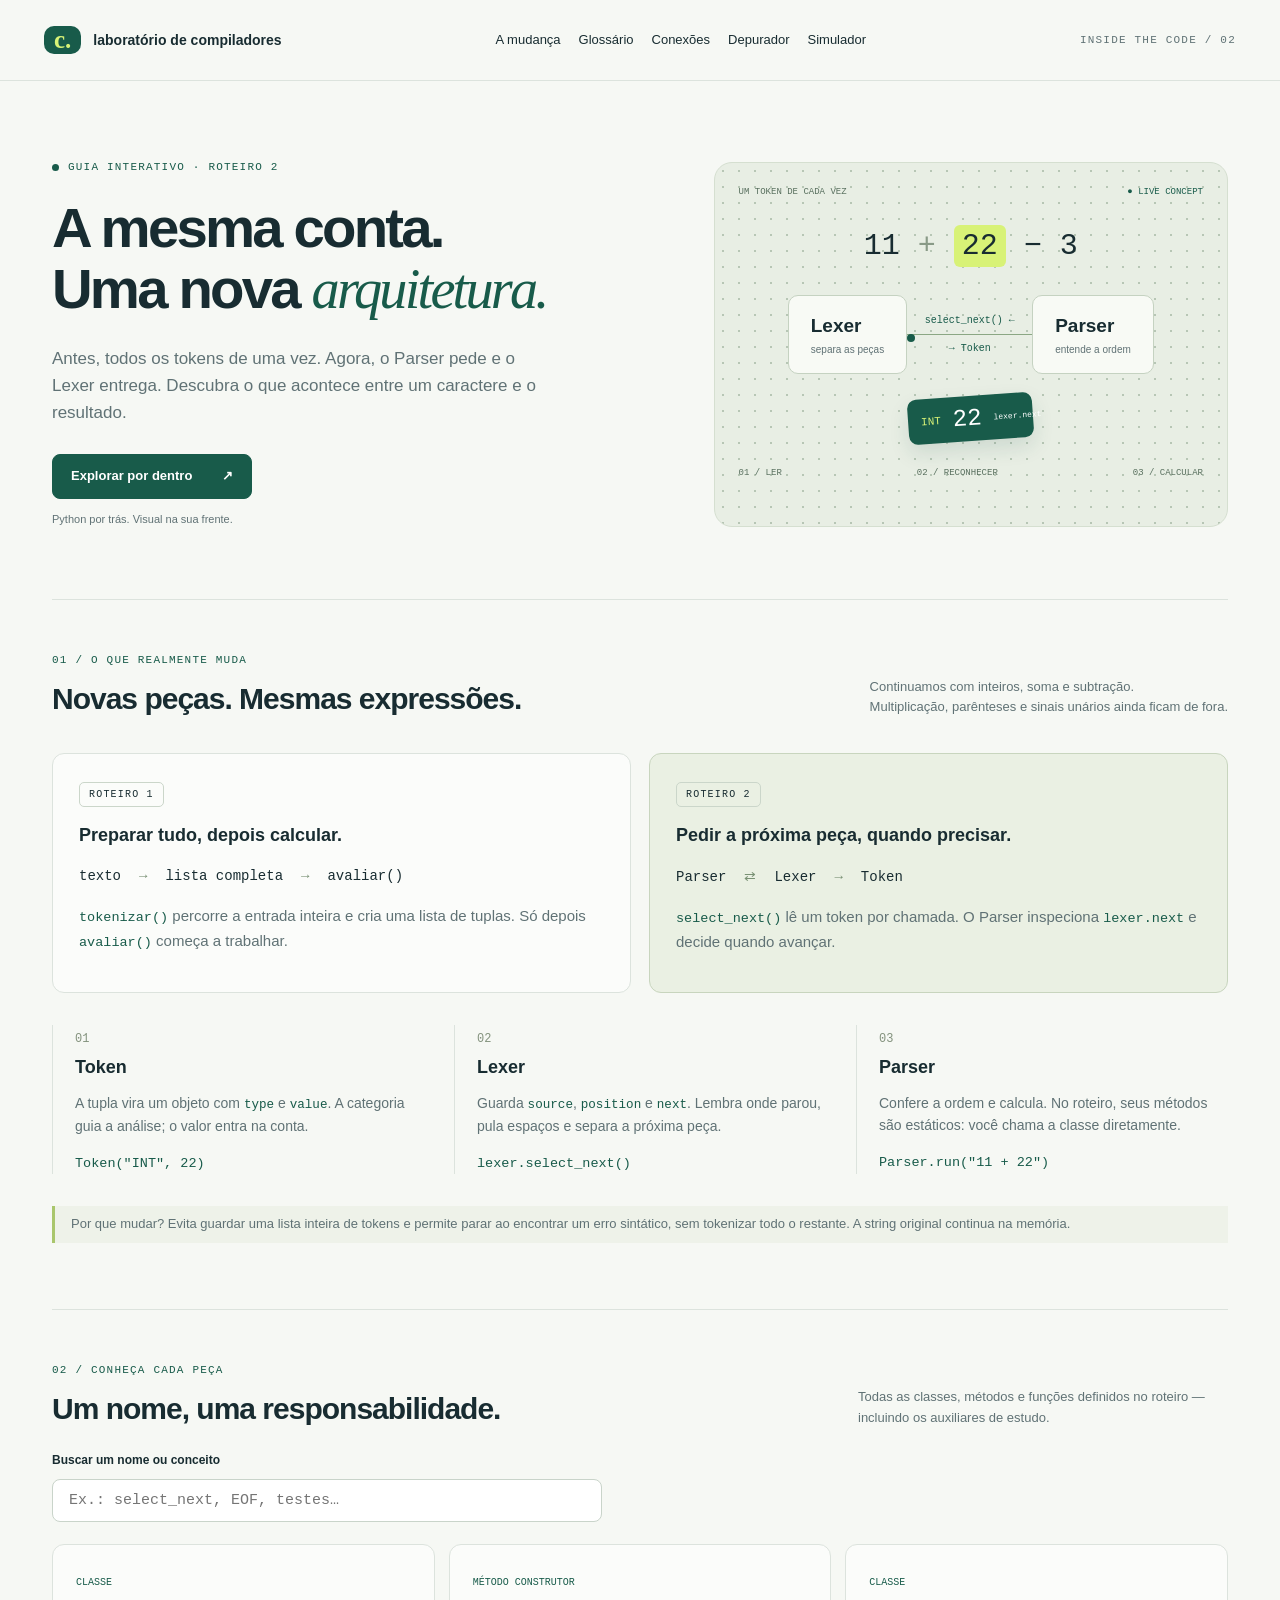
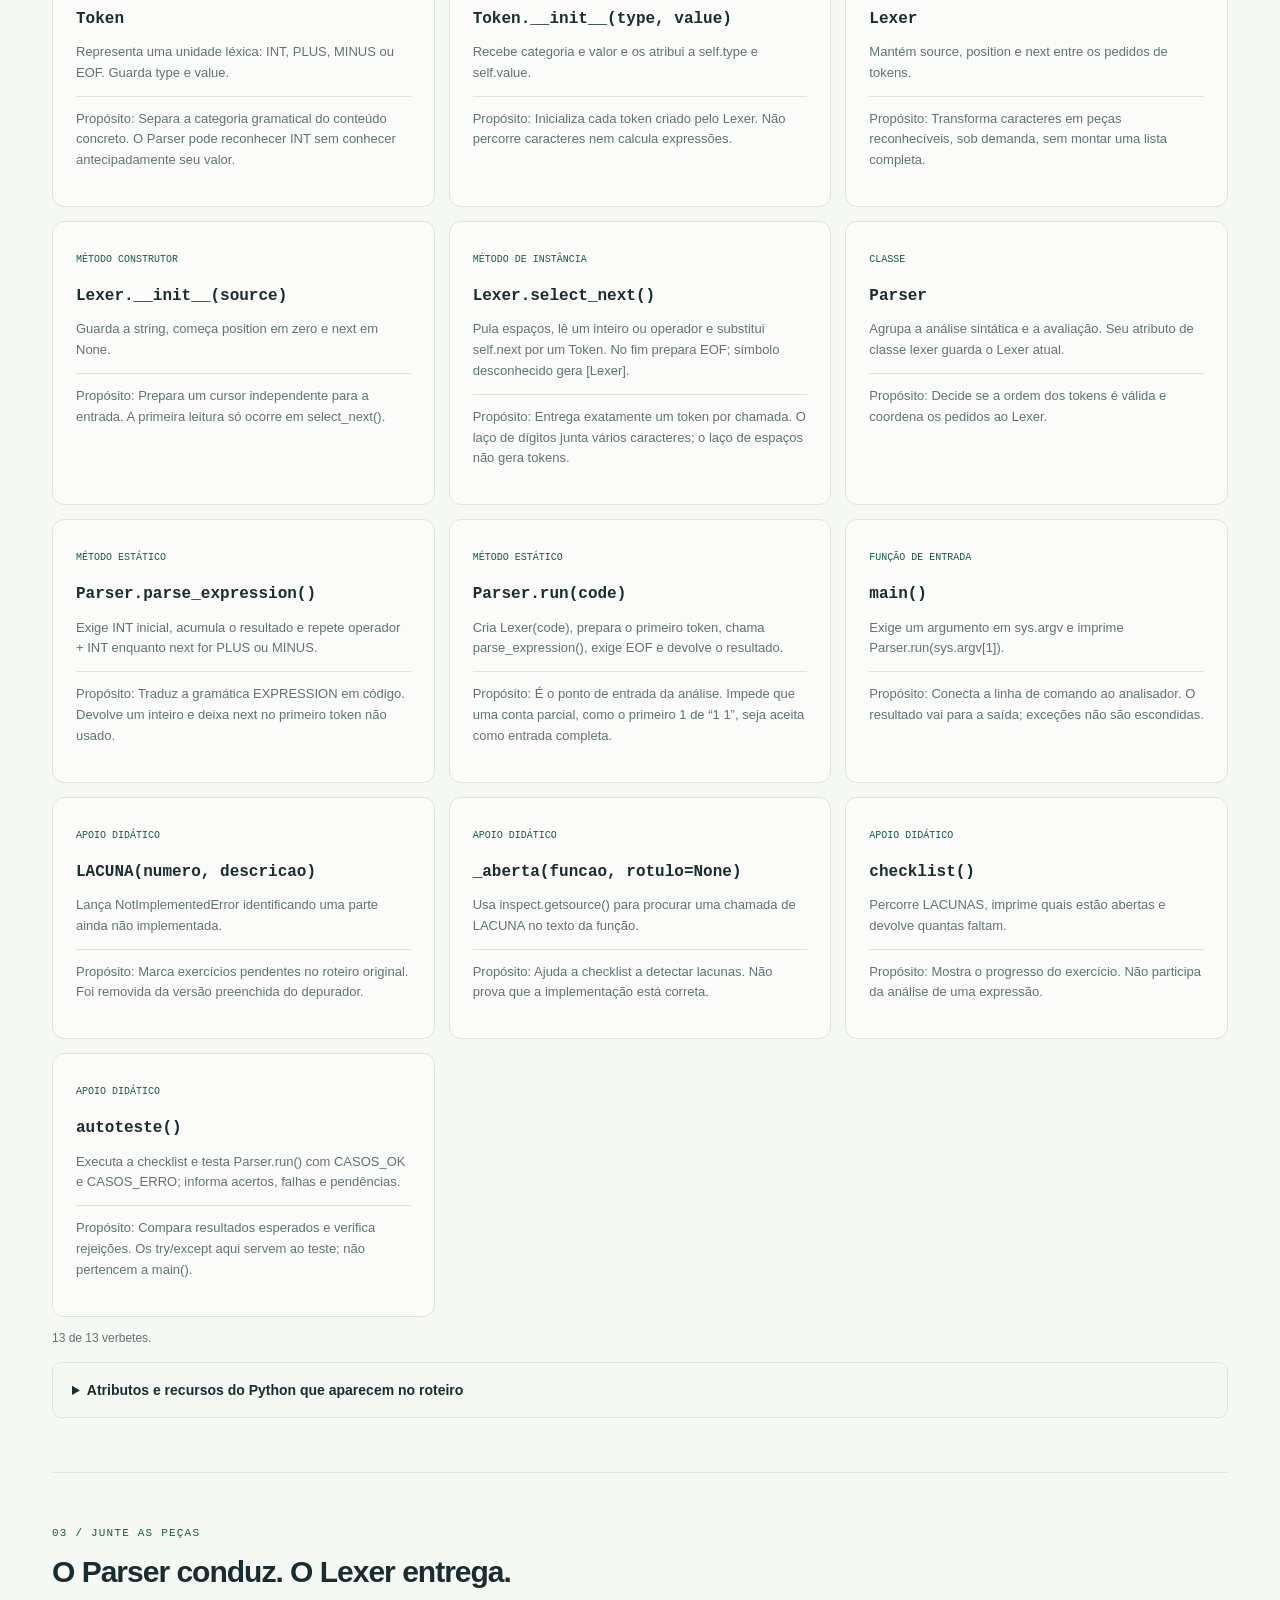
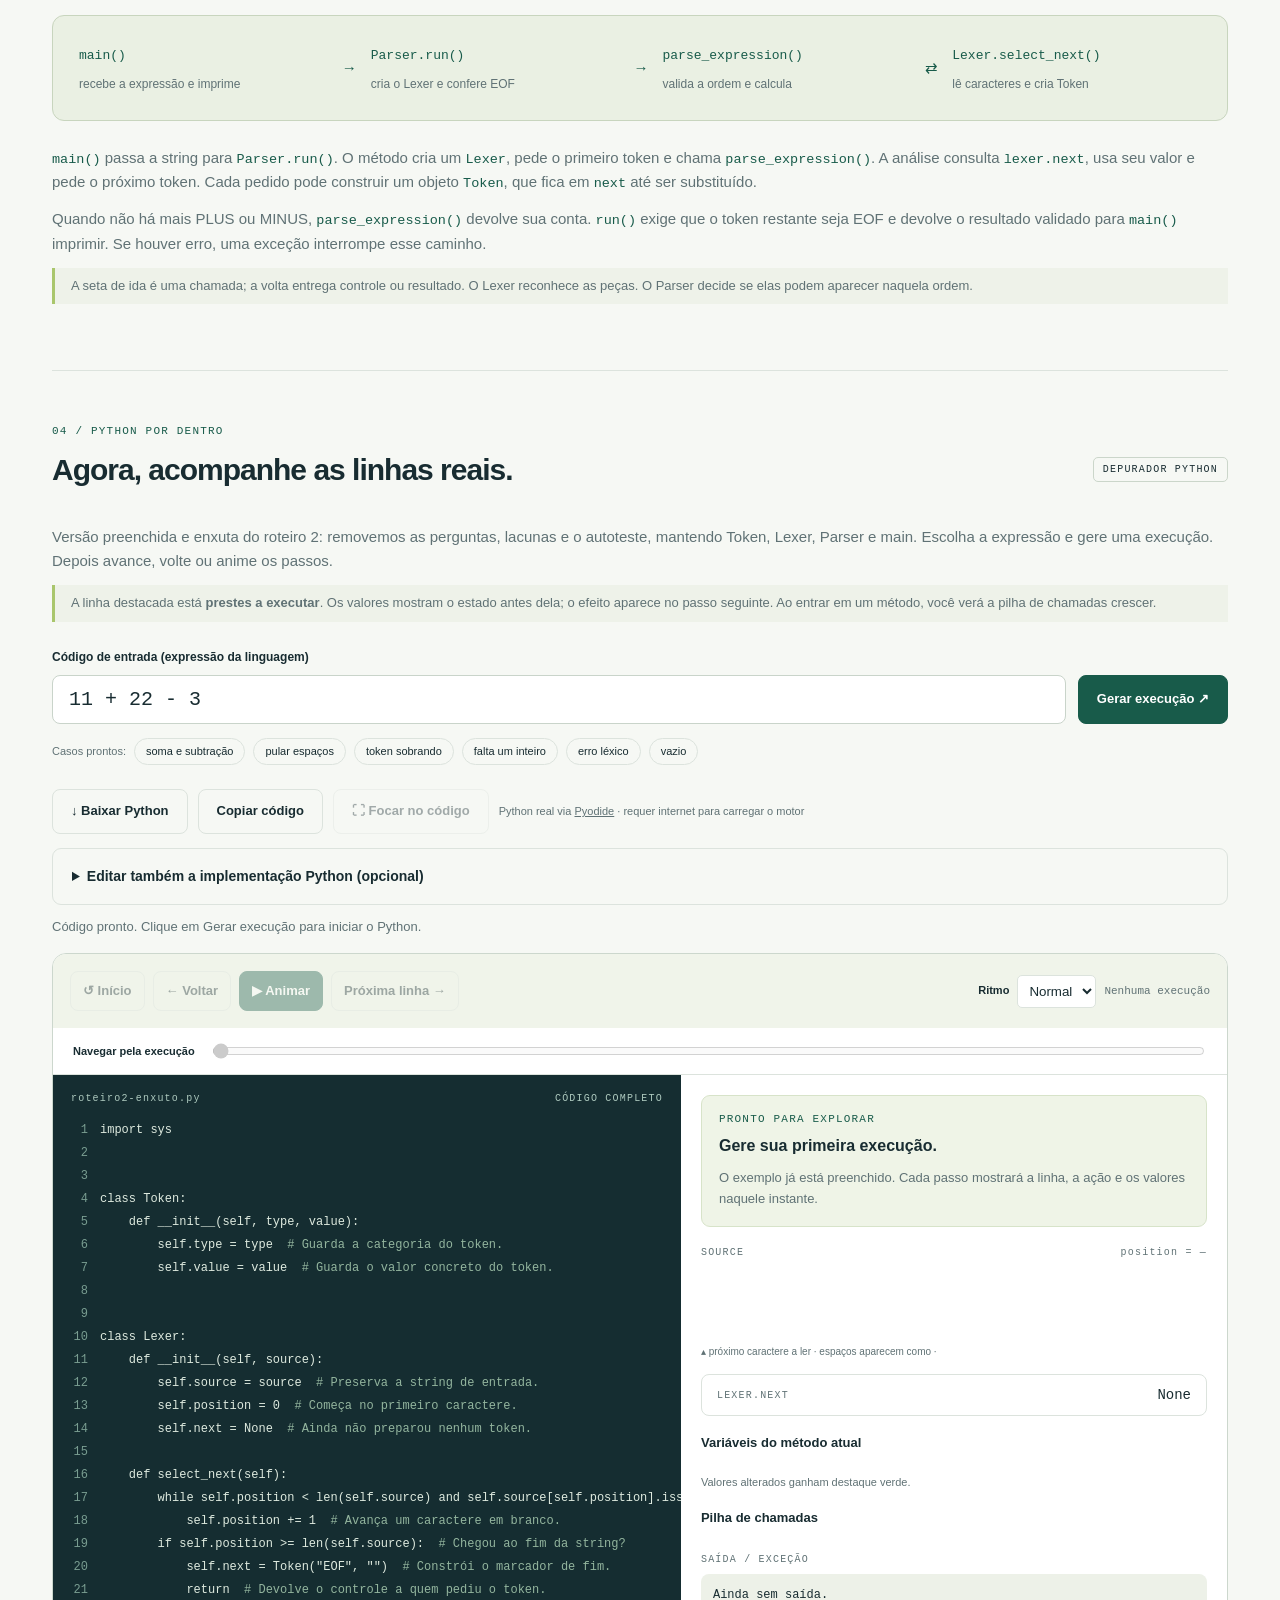
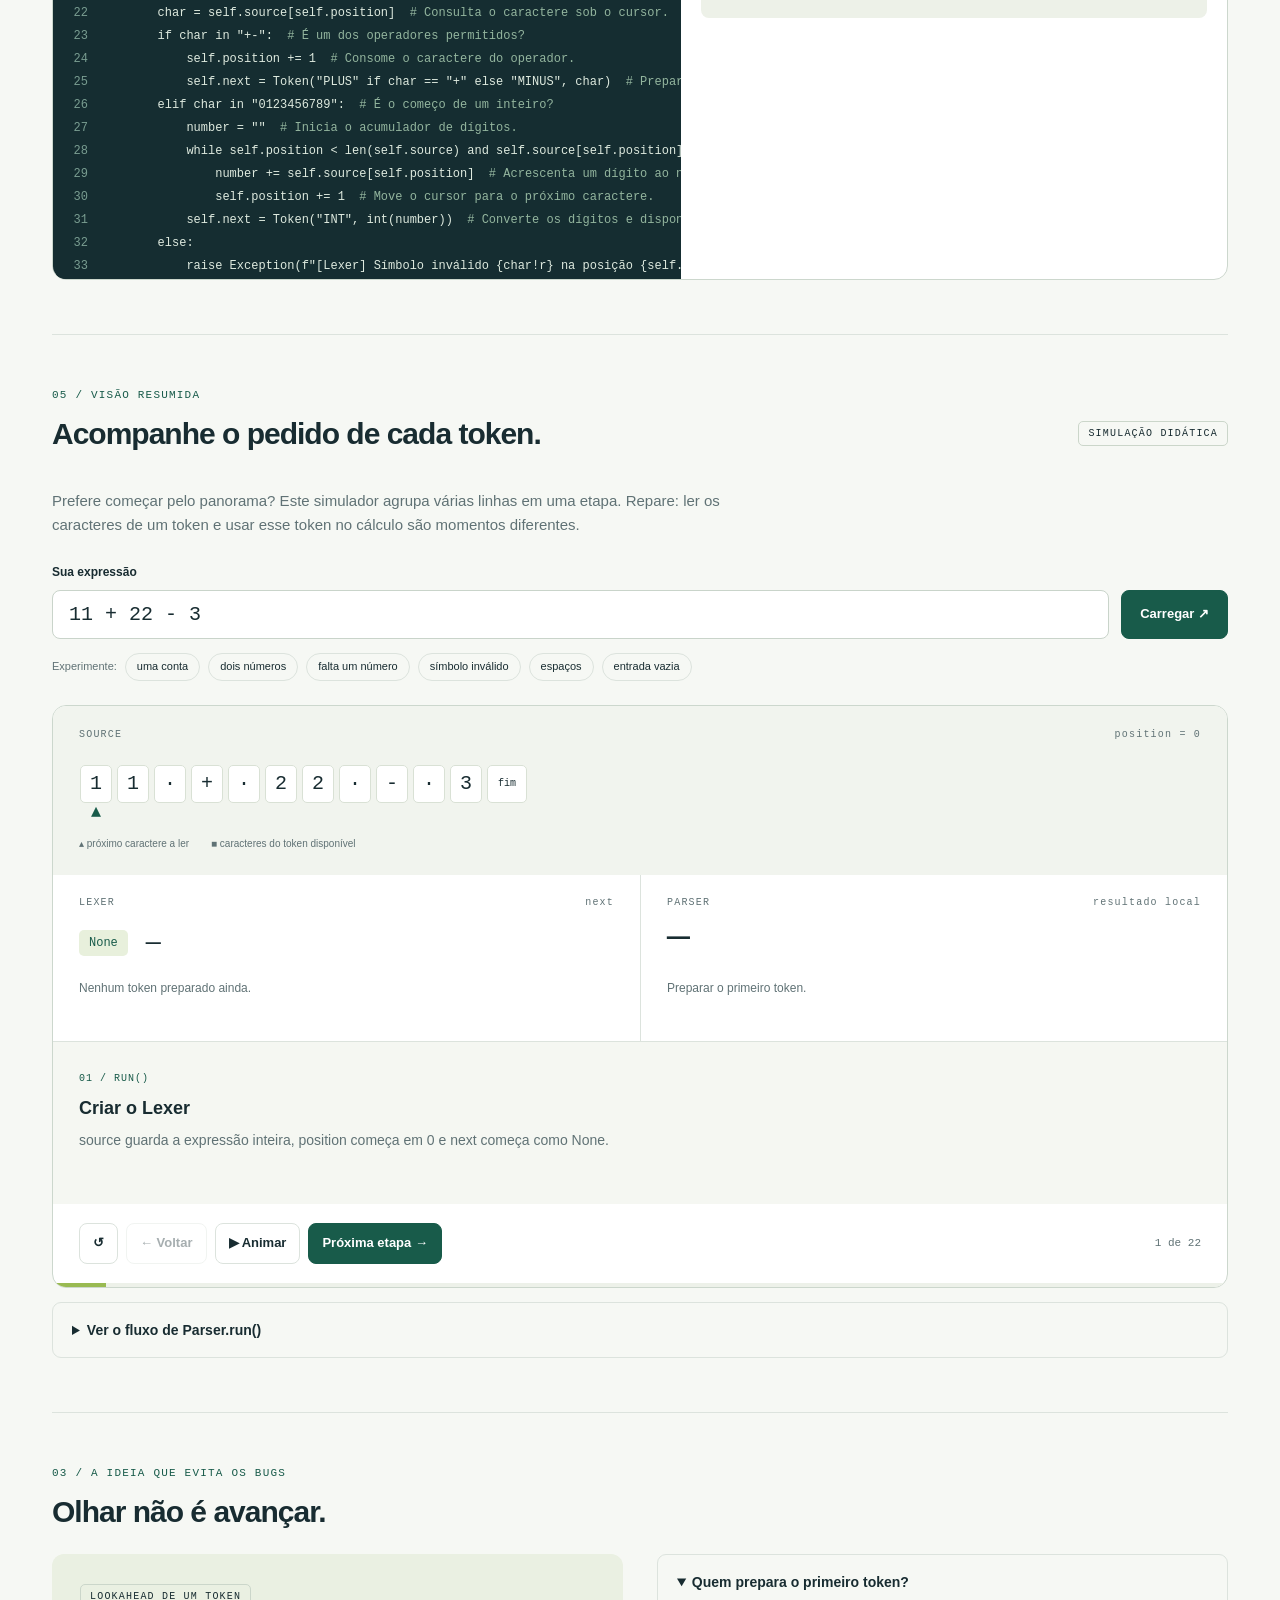
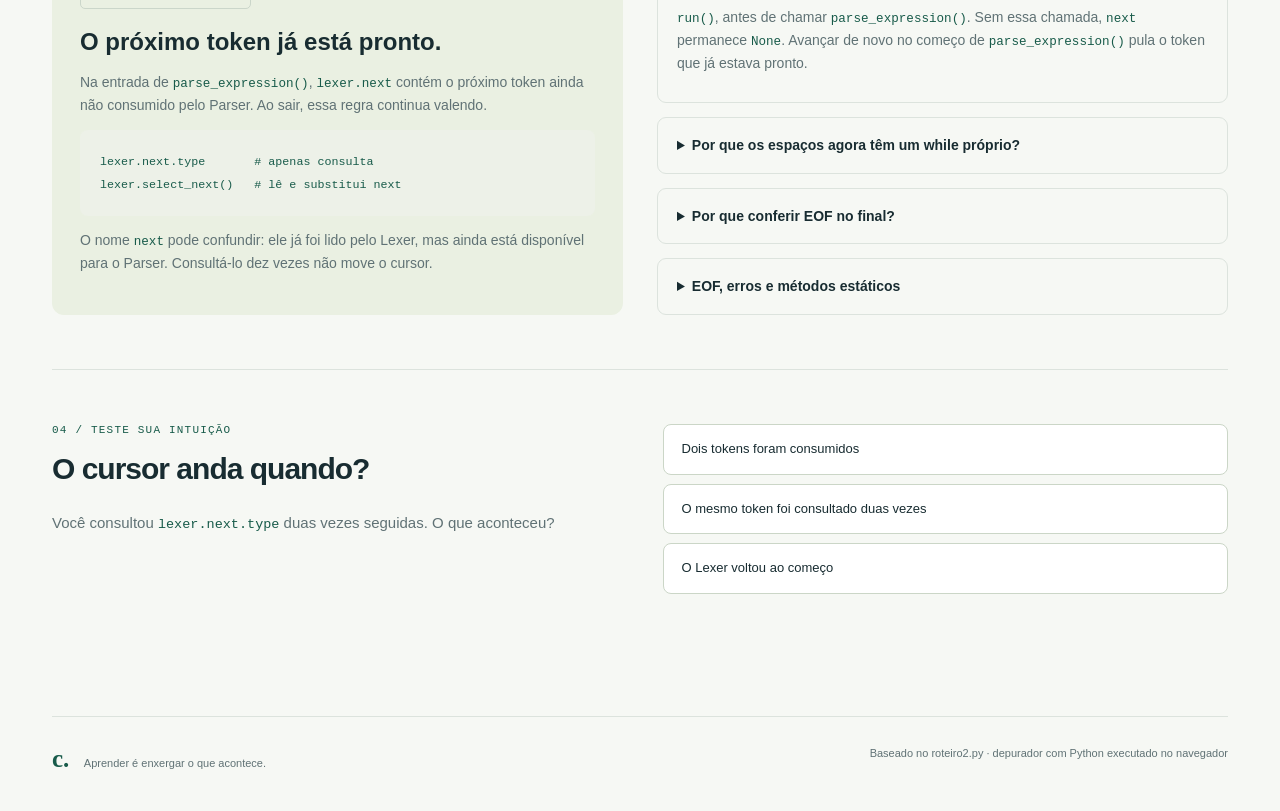
==== commit 5a8358e1: "Adiciona modo de foco e player flutuante ao depurador" ====
--- a/index.html
+++ b/index.html
@@ -4,8 +4,8 @@
   <meta charset="utf-8"><meta name="viewport" content="width=device-width,initial-scale=1">
   <title>Roteiro 02 · Um token de cada vez</title>
   <link rel="stylesheet" href="style.css">
-  <link rel="stylesheet" href="debug.css">
-  <script src="simulator.js" defer></script><script src="app.js" defer></script><script src="debug.js" defer></script>
+  <link rel="stylesheet" href="debug.css?v=player1"><link rel="stylesheet" href="player.css?v=player1">
+  <script src="simulator.js" defer></script><script src="app.js" defer></script><script src="debug.js?v=player1" defer></script>
 </head>
 <body>
 <header><a class="brand" href="#"><span class="brand-icon">c.</span> laboratório de compiladores</a><nav aria-label="Principal"><a href="#mudanca">A mudança</a><a href="#glossario">Glossário</a><a href="#conexoes">Conexões</a><a href="#debug">Depurador</a><a href="#laboratorio">Simulador</a></nav><span class="chapter">INSIDE THE CODE / 02</span></header>
@@ -22,11 +22,11 @@
 <section id="conexoes" class="section"><div class="eyebrow">03 / JUNTE AS PEÇAS</div><h2>O Parser conduz. O Lexer entrega.</h2><div class="relationship"><div><b>main()</b><span>recebe a expressão e imprime</span></div><i>→</i><div><b>Parser.run()</b><span>cria o Lexer e confere EOF</span></div><i>→</i><div><b>parse_expression()</b><span>valida a ordem e calcula</span></div><i>⇄</i><div><b>Lexer.select_next()</b><span>lê caracteres e cria Token</span></div></div><p><code>main()</code> passa a string para <code>Parser.run()</code>. O método cria um <code>Lexer</code>, pede o primeiro token e chama <code>parse_expression()</code>. A análise consulta <code>lexer.next</code>, usa seu valor e pede o próximo token. Cada pedido pode construir um objeto <code>Token</code>, que fica em <code>next</code> até ser substituído.</p><p>Quando não há mais PLUS ou MINUS, <code>parse_expression()</code> devolve sua conta. <code>run()</code> exige que o token restante seja EOF e devolve o resultado validado para <code>main()</code> imprimir. Se houver erro, uma exceção interrompe esse caminho.</p><p class="aside">A seta de ida é uma chamada; a volta entrega controle ou resultado. O Lexer reconhece as peças. O Parser decide se elas podem aparecer naquela ordem.</p></section>
 <section id="debug" class="section"><div class="section-title"><div><div class="eyebrow">04 / PYTHON POR DENTRO</div><h2>Agora, acompanhe as linhas reais.</h2></div><span class="pill">DEPURADOR PYTHON</span></div><p>Versão preenchida e enxuta do roteiro 2: removemos as perguntas, lacunas e o autoteste, mantendo Token, Lexer, Parser e main. Escolha a expressão e gere uma execução. Depois avance, volte ou anime os passos.</p><p class="aside">A linha destacada está <strong>prestes a executar</strong>. Os valores mostram o estado antes dela; o efeito aparece no passo seguinte. Ao entrar em um método, você verá a pilha de chamadas crescer.</p>
 <form id="debug-form"><label for="debug-input">Código de entrada (expressão da linguagem)</label><div class="input-row"><input id="debug-input" value="11 + 22 - 3" maxlength="120" autocomplete="off" spellcheck="false"><button id="debug-build" class="button primary" type="submit">Gerar execução ↗</button><button id="debug-cancel" class="button subtle" type="button" hidden>Cancelar</button></div></form><div class="examples"><span>Casos prontos:</span><button data-debug-example="11 + 22 - 3">soma e subtração</button><button data-debug-example="  42  ">pular espaços</button><button data-debug-example="1 1">token sobrando</button><button data-debug-example="1 +">falta um inteiro</button><button data-debug-example="1 $ 2">erro léxico</button><button data-debug-example="">vazio</button></div>
-<div class="debug-toolbar"><a href="roteiro2-enxuto.py" download class="button subtle">↓ Baixar Python</a><button id="debug-copy" class="button subtle">Copiar código</button><span>Python real via <a href="https://pyodide.org/en/0.29.2/usage/index.html" target="_blank" rel="noreferrer">Pyodide</a> · requer internet para carregar o motor</span></div>
+<div class="debug-toolbar"><a href="roteiro2-enxuto.py" download class="button subtle">↓ Baixar Python</a><button id="debug-copy" class="button subtle">Copiar código</button><button id="debug-focus" class="button subtle" disabled>⛶ Focar no código</button><span>Python real via <a href="https://pyodide.org/en/0.29.2/usage/index.html" target="_blank" rel="noreferrer">Pyodide</a> · requer internet para carregar o motor</span></div>
 <details id="editor-details"><summary>Editar também a implementação Python (opcional)</summary><p>Você pode experimentar mudanças no código abaixo e gerar outra execução. Mantenha a função <code>main()</code> como ponto de entrada. Restaurar recupera a versão enxuta original.</p><label for="python-editor">Código Python completo</label><textarea id="python-editor" spellcheck="false" rows="18"></textarea><button id="debug-restore" class="button subtle">Restaurar código original</button><p id="editor-notice" role="status"></p></details>
 <p id="debug-status" role="status">Carregando o código enxuto…</p>
-<div class="debugger"><div class="debug-controls"><button id="debug-reset" class="button subtle" disabled>↺ Início</button><button id="debug-prev" class="button subtle" disabled>← Voltar</button><button id="debug-play" class="button primary" disabled>▶ Animar</button><button id="debug-next" class="button subtle" disabled>Próxima linha →</button><label for="debug-speed">Ritmo <select id="debug-speed"><option value="1400">Calmo</option><option value="650" selected>Normal</option><option value="150">Rápido</option></select></label><span id="debug-counter">Nenhuma execução</span></div>
-<div class="debug-scrub"><label for="debug-timeline">Navegar pela execução</label><input type="range" id="debug-timeline" min="0" max="0" value="0" disabled></div>
+<div class="debugger" id="debugger"><div class="debug-focus-header"><span><b>Depurador</b><small> Código em foco · controles sempre à mão</small></span><button id="debug-exit-focus" class="button subtle">↙ Voltar à página <span class="escape-hint">Esc</span></button></div><div class="debug-player" id="debug-player" role="group" aria-label="Controles da execução"><div class="debug-controls"><button id="debug-reset" class="button subtle" disabled title="Voltar ao primeiro passo">↺ Início</button><button id="debug-prev" class="button subtle" disabled title="Passo anterior">← Voltar</button><button id="debug-play" class="button primary" disabled>▶ Animar</button><button id="debug-next" class="button subtle" disabled>Próxima linha →</button><label for="debug-speed">Ritmo <select id="debug-speed"><option value="1400">Calmo</option><option value="650" selected>Normal</option><option value="150">Rápido</option></select></label><span id="debug-counter">Nenhuma execução</span></div>
+<div class="debug-scrub"><label for="debug-timeline">Navegar pela execução</label><input type="range" id="debug-timeline" min="0" max="0" value="0" disabled></div></div>
 <div class="debug-columns"><div class="code-panel"><div class="panel-label">roteiro2-enxuto.py <span id="debug-line-label">CÓDIGO COMPLETO</span></div><div id="debug-code" tabindex="0" aria-label="Código Python com números de linha"></div></div><div class="debug-state"><div class="debug-action" aria-live="polite" aria-atomic="true"><span id="debug-event" class="eyebrow">PRONTO PARA EXPLORAR</span><h3 id="debug-action-title">Gere sua primeira execução.</h3><p id="debug-action-text">O exemplo já está preenchido. Cada passo mostrará a linha, a ação e os valores naquele instante.</p></div><div class="debug-source-box"><div class="panel-label">SOURCE <span id="debug-position">position = —</span></div><div id="debug-source" class="source-strip"></div><small>▴ próximo caractere a ler · espaços aparecem como ·</small></div><div class="debug-token-box"><span class="panel-label">LEXER.NEXT</span><div id="debug-token">None</div></div><div class="debug-watch"><h3>Variáveis do método atual</h3><dl id="debug-locals"></dl><p id="debug-changes">Valores alterados ganham destaque verde.</p></div><div class="debug-stack"><h3>Pilha de chamadas</h3><ol id="debug-stack"></ol></div><div class="debug-console"><span class="panel-label">SAÍDA / EXCEÇÃO</span><pre id="debug-output">Ainda sem saída.</pre></div></div></div></div></section>
 <section id="laboratorio" class="section lab"><div class="section-title"><div><div class="eyebrow">05 / VISÃO RESUMIDA</div><h2>Acompanhe o pedido de cada token.</h2></div><span class="pill">SIMULAÇÃO DIDÁTICA</span></div><p>Prefere começar pelo panorama? Este simulador agrupa várias linhas em uma etapa. Repare: ler os caracteres de um token e usar esse token no cálculo são momentos diferentes.</p>
 <form id="expression-form"><label for="expression">Sua expressão</label><div class="input-row"><input id="expression" value="11 + 22 - 3" maxlength="120" spellcheck="false" autocomplete="off"><button class="button primary" type="submit">Carregar ↗</button></div></form><div class="examples"><span>Experimente:</span><button data-example="11 + 22 - 3">uma conta</button><button data-example="1 1">dois números</button><button data-example="1 +">falta um número</button><button data-example="1 $ 2">símbolo inválido</button><button data-example="  42  ">espaços</button><button data-example="">entrada vazia</button></div>
--- a/player.css
+++ b/player.css
@@ -0,0 +1,37 @@
+/* Reserve the player's measured height so it never covers the source. */
+.debug-focus-header{display:none}
+body.debug-focused{overflow:hidden}
+.debugger.is-focused{position:fixed;inset:0;z-index:1000;border:0;border-radius:0;background:var(--paper);padding:66px 24px calc(var(--player-height,128px) + 38px + env(safe-area-inset-bottom));height:100dvh;animation:workspace-in .24s ease-out}
+.is-focused .debug-focus-header{position:absolute;top:12px;left:24px;right:24px;display:flex;align-items:center;justify-content:space-between;gap:16px;height:40px}
+.debug-focus-header b{font-size:15px}.debug-focus-header small{font-size:12px;color:var(--muted)}.escape-hint{font:10px var(--mono);border:1px solid var(--line);border-radius:4px;padding:2px 5px}
+.is-focused .debug-columns{height:100%;border:1px solid #c8d7ca;border-radius:12px;overflow:hidden;grid-template-columns:minmax(0,1.4fr) minmax(0,1fr);background:white}
+.is-focused .code-panel{display:flex;flex-direction:column;min-height:0}
+.is-focused #debug-code{height:auto;flex:1;min-height:0;font-size:13px;overscroll-behavior:contain}
+.is-focused .debug-state{height:100%;max-height:none;overscroll-behavior:contain}
+.is-focused .debug-player{position:fixed;left:50%;bottom:calc(16px + env(safe-area-inset-bottom));transform:translateX(-50%);z-index:1001;width:min(800px,calc(100% - 40px));border:1px solid #c5d5bd;border-radius:22px;background:#f7fbf2ed;backdrop-filter:blur(18px);box-shadow:0 12px 38px #193b352b,0 1px 4px #193b3510;overflow:hidden;animation:player-in .42s cubic-bezier(.2,.8,.2,1)}
+.is-focused .debug-controls{background:transparent;padding:13px 18px 6px;justify-content:center;flex-wrap:nowrap;gap:8px}
+.is-focused .debug-controls .button{border:0;background:transparent;min-height:42px;white-space:nowrap;font-size:12px}
+.is-focused .debug-controls .button:hover:not(:disabled){background:#e6eedb}
+.is-focused .debug-controls #debug-play{background:var(--green);color:white;border-radius:30px;padding:12px 24px;min-width:116px;box-shadow:0 3px 8px #185b4a22}
+.is-focused .debug-controls #debug-play:hover{background:#104638}
+.is-focused .debug-controls label{margin-left:10px}.is-focused #debug-counter{min-width:68px;text-align:right}
+.is-focused .debug-scrub{border:0;padding:4px 22px 15px;gap:14px}
+.is-focused .debug-scrub label{font-size:10px;color:var(--muted)}.is-focused #debug-timeline{cursor:pointer}
+@keyframes player-in{from{opacity:0;transform:translate(-50%,35px) scale(.96)}to{opacity:1;transform:translate(-50%,0) scale(1)}}
+@keyframes workspace-in{from{opacity:.5}to{opacity:1}}
+@media(max-width:760px){
+  .debugger.is-focused{padding:58px 10px calc(var(--player-height,150px) + 28px + env(safe-area-inset-bottom))}
+  .is-focused .debug-focus-header{left:12px;right:12px;top:8px;gap:8px}.debug-focus-header small,.escape-hint{display:none}
+  .is-focused .debug-focus-header .button{font-size:11px;padding:8px 12px}
+  .is-focused .debug-columns{grid-template-columns:minmax(0,1fr);grid-template-rows:minmax(0,1.15fr) minmax(0,1fr)}
+  .is-focused #debug-code{font-size:11px}.is-focused .code-panel{padding-top:10px}.is-focused .code-panel>.panel-label{padding-bottom:8px}
+  .is-focused .debug-state{padding:12px;border-top:1px solid var(--line)}
+  .is-focused .debug-player{width:calc(100% - 20px);bottom:calc(10px + env(safe-area-inset-bottom));border-radius:18px}
+  .is-focused .debug-controls{flex-wrap:wrap;gap:2px 4px;padding:8px 10px 2px}
+  .is-focused .debug-controls .button{min-height:40px;padding:8px;font-size:11px}
+  .is-focused .debug-controls #debug-play{min-width:94px;padding:10px 16px}
+  .is-focused .debug-controls label{margin:2px 0 0;justify-content:center;font-size:10px;flex-basis:62%}
+  .is-focused .debug-controls select{padding:4px;font-size:11px}.is-focused #debug-counter{font-size:10px;min-width:55px}
+  .is-focused .debug-scrub{padding:4px 16px 10px;flex-wrap:nowrap}.is-focused .debug-scrub label{font-size:0;width:0;overflow:hidden}.is-focused .debug-scrub input{flex:1}
+}
+@media(prefers-reduced-motion:reduce){.debugger.is-focused,.is-focused .debug-player{animation:none}}
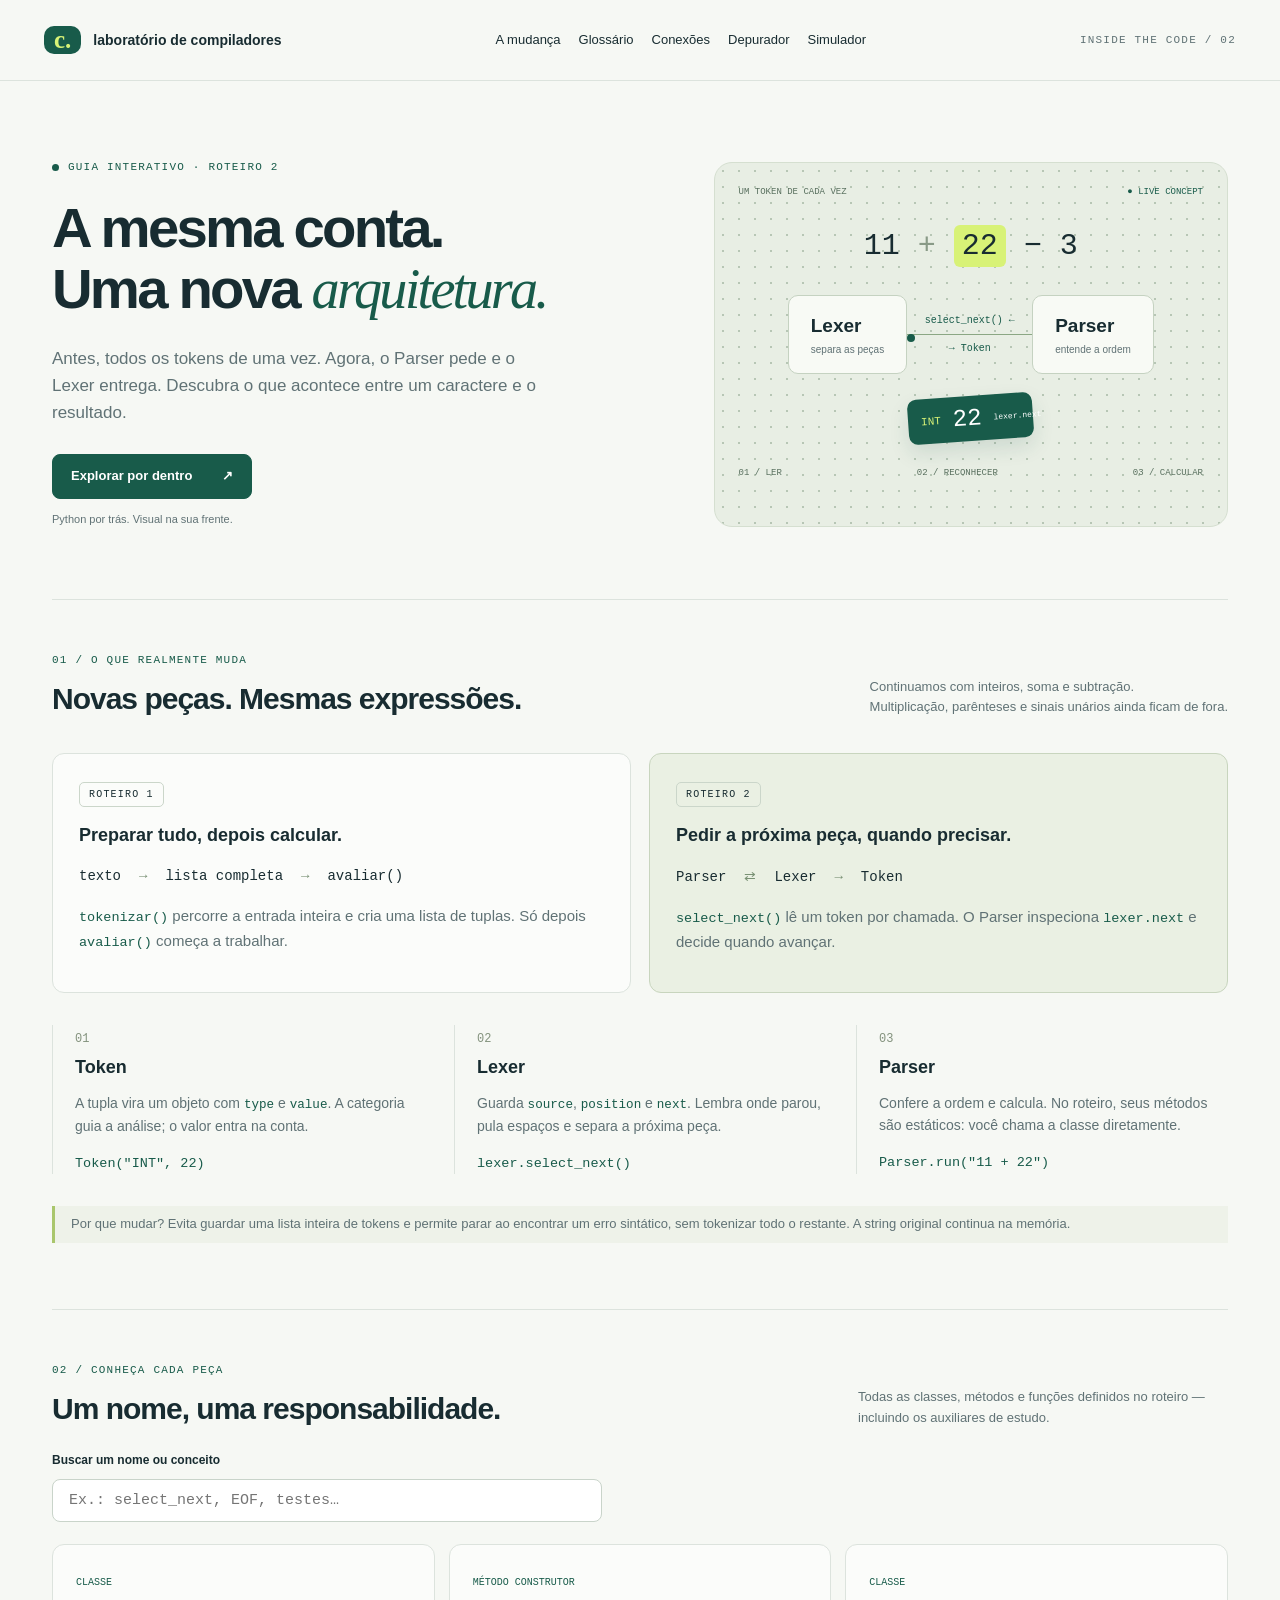
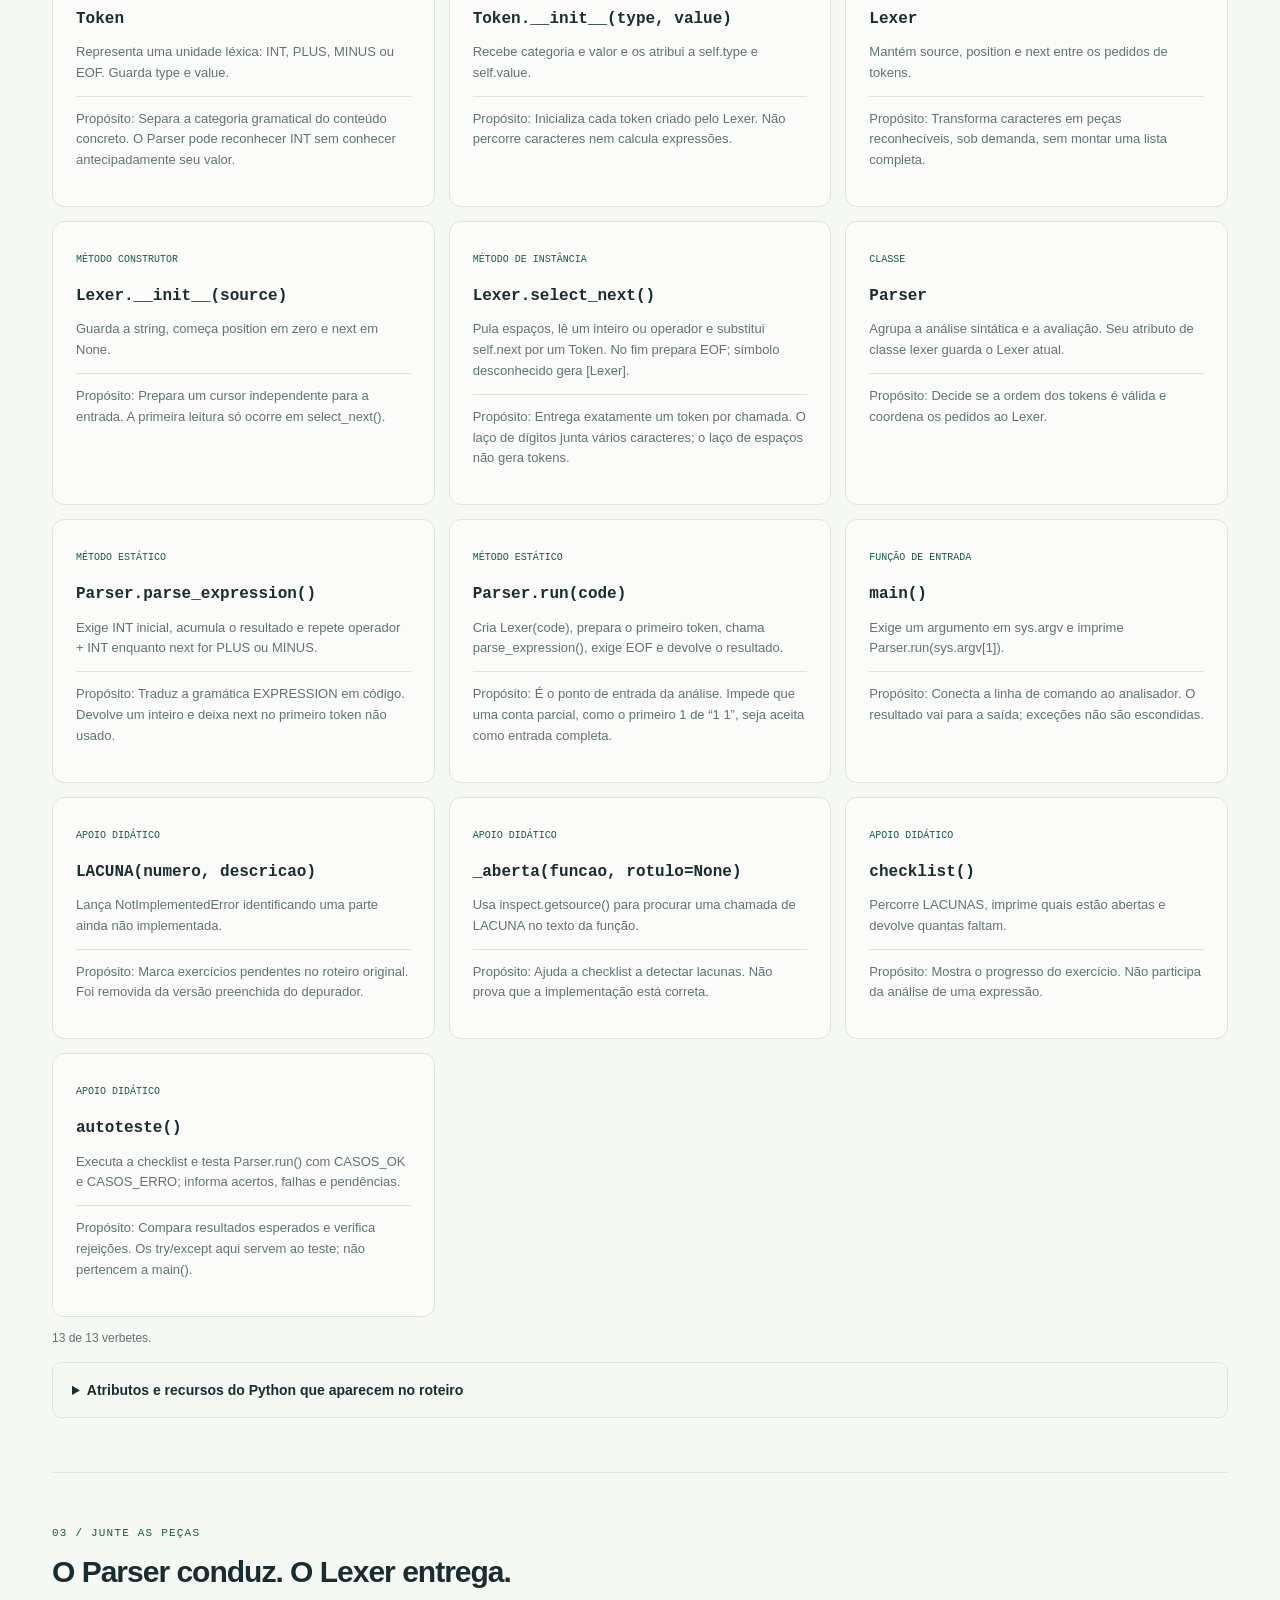
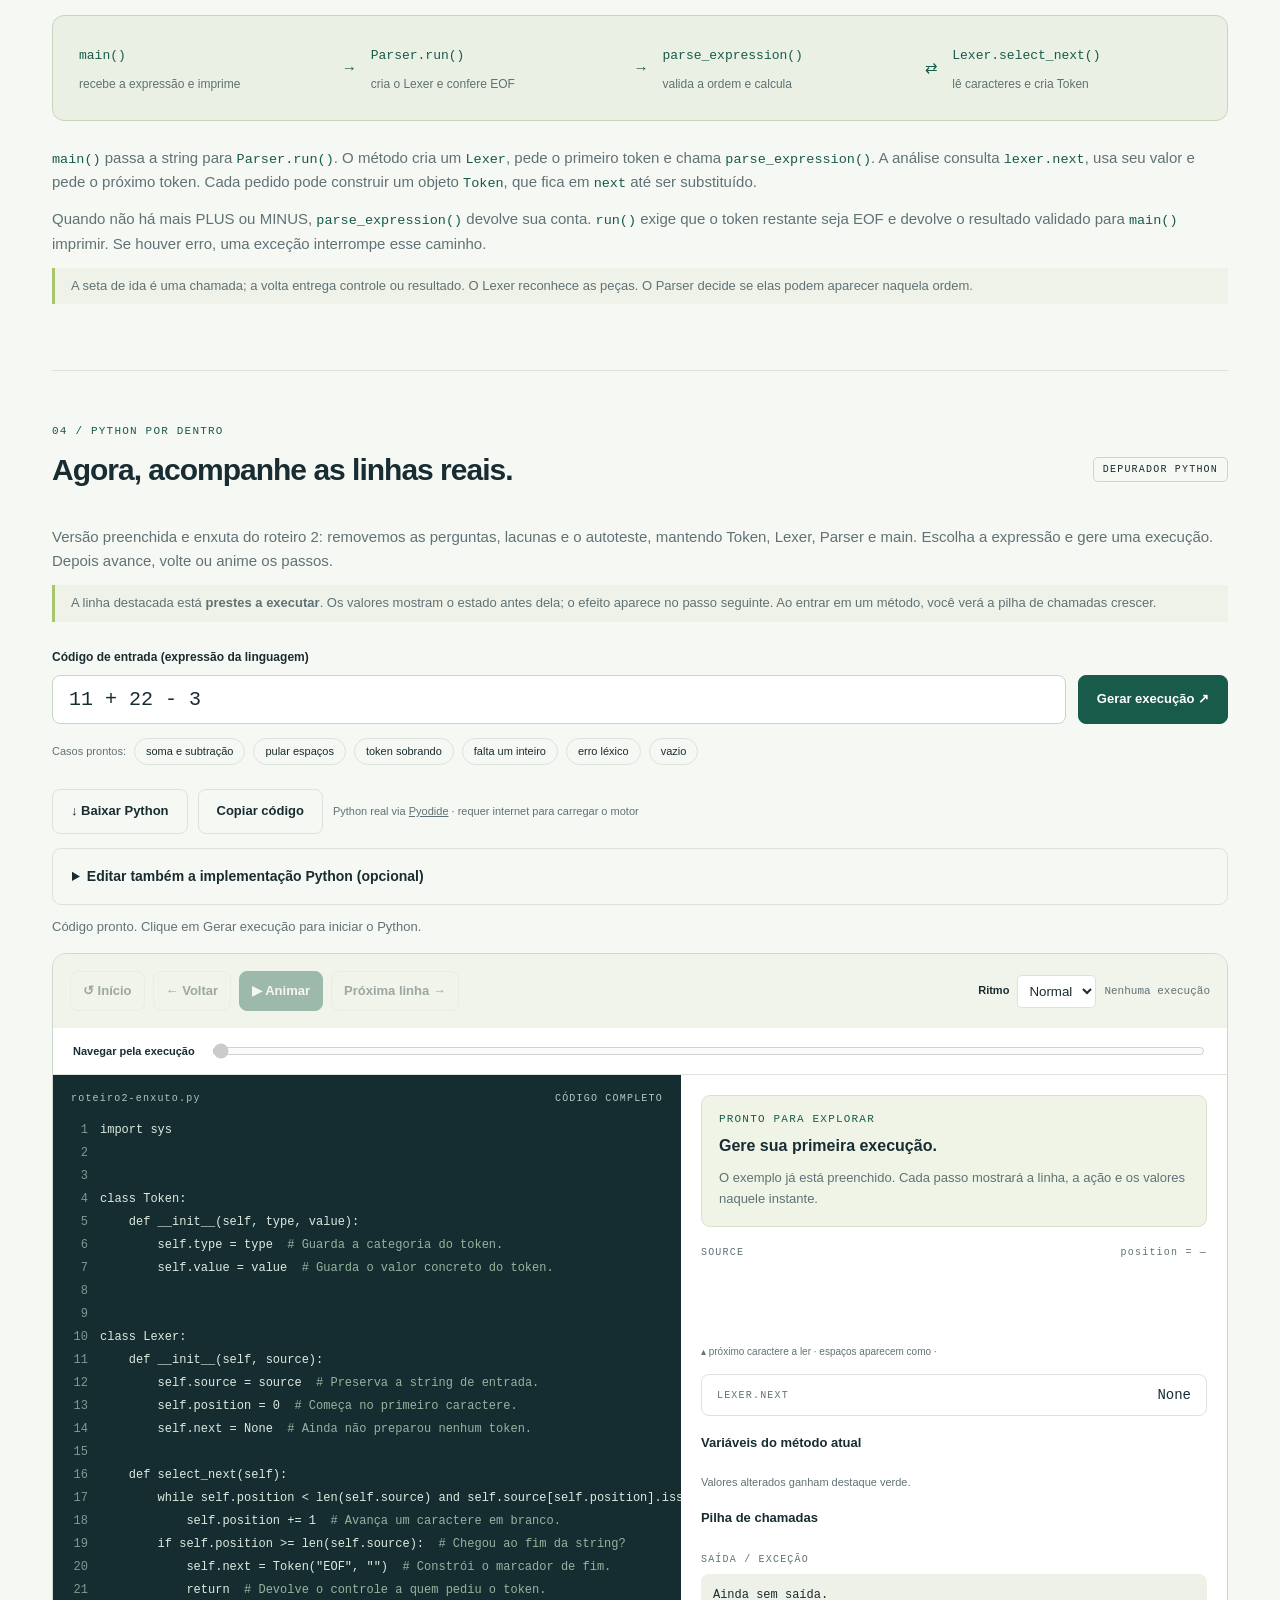
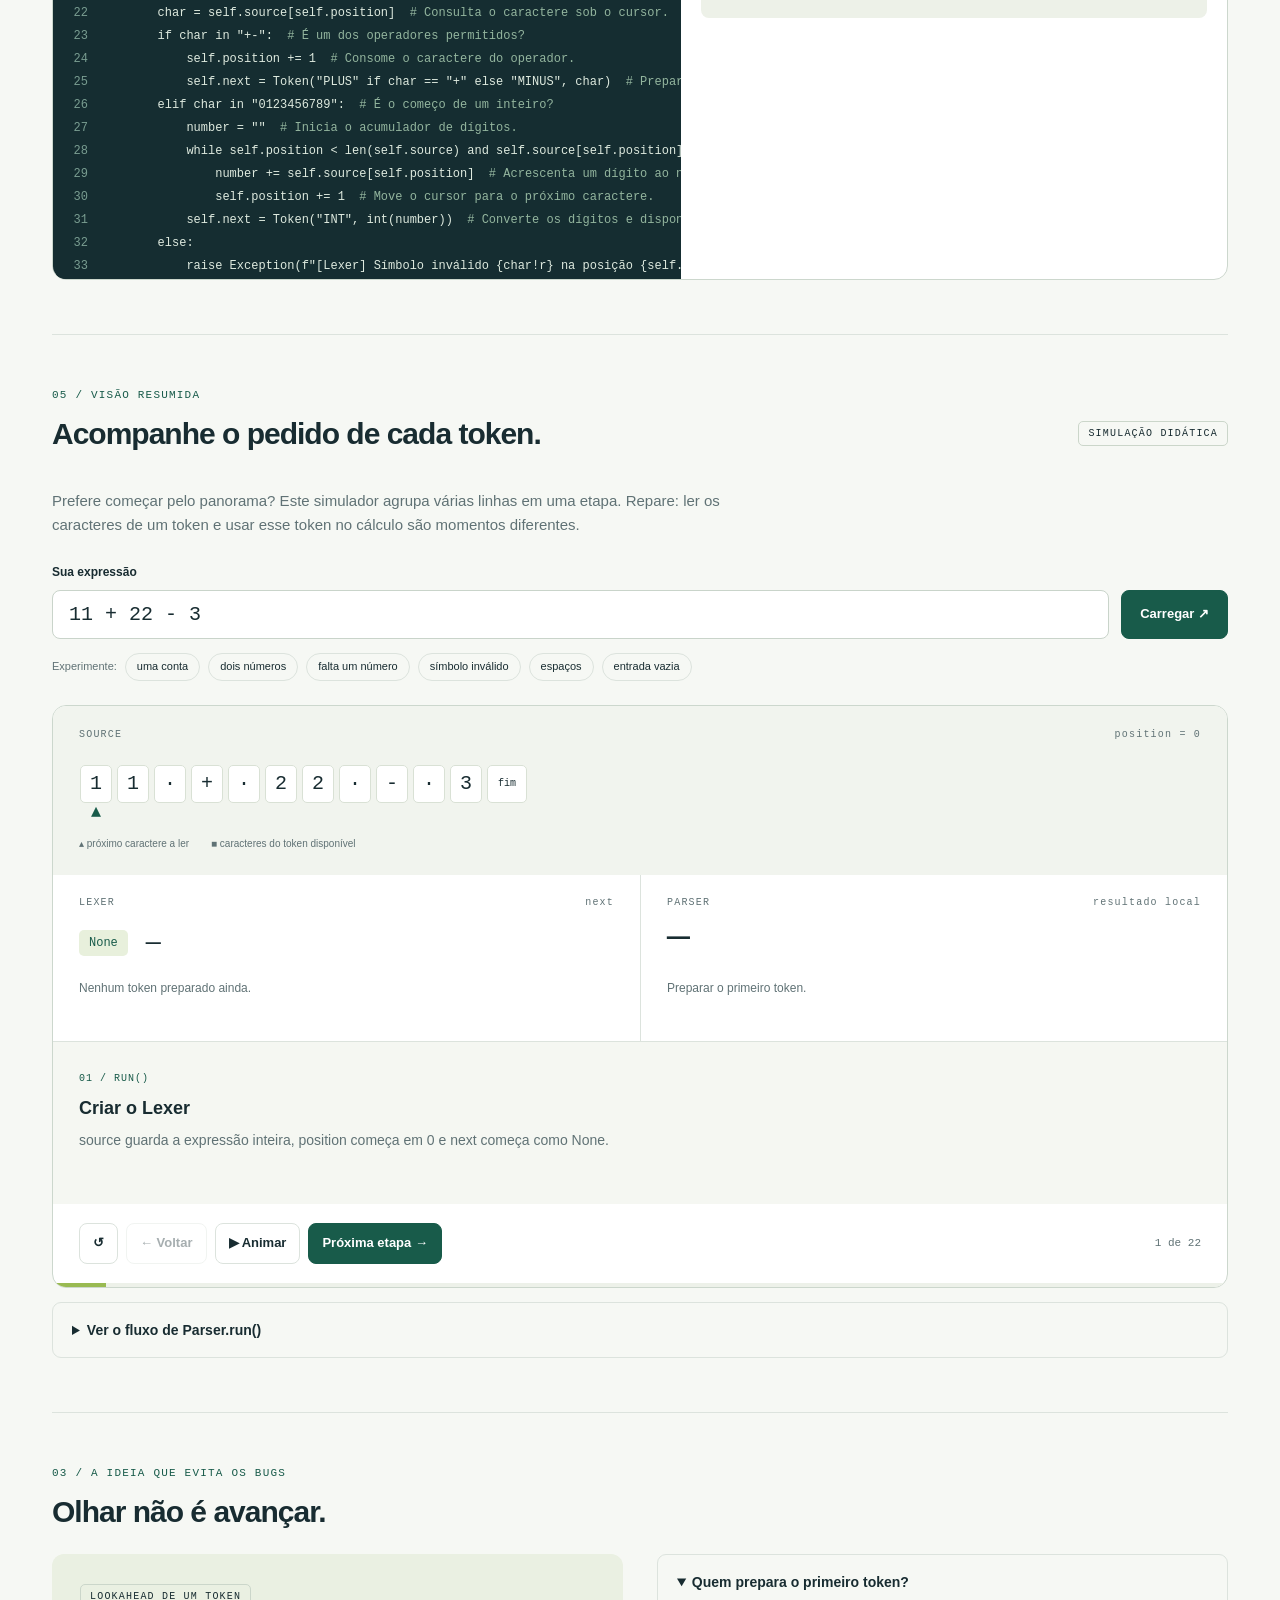
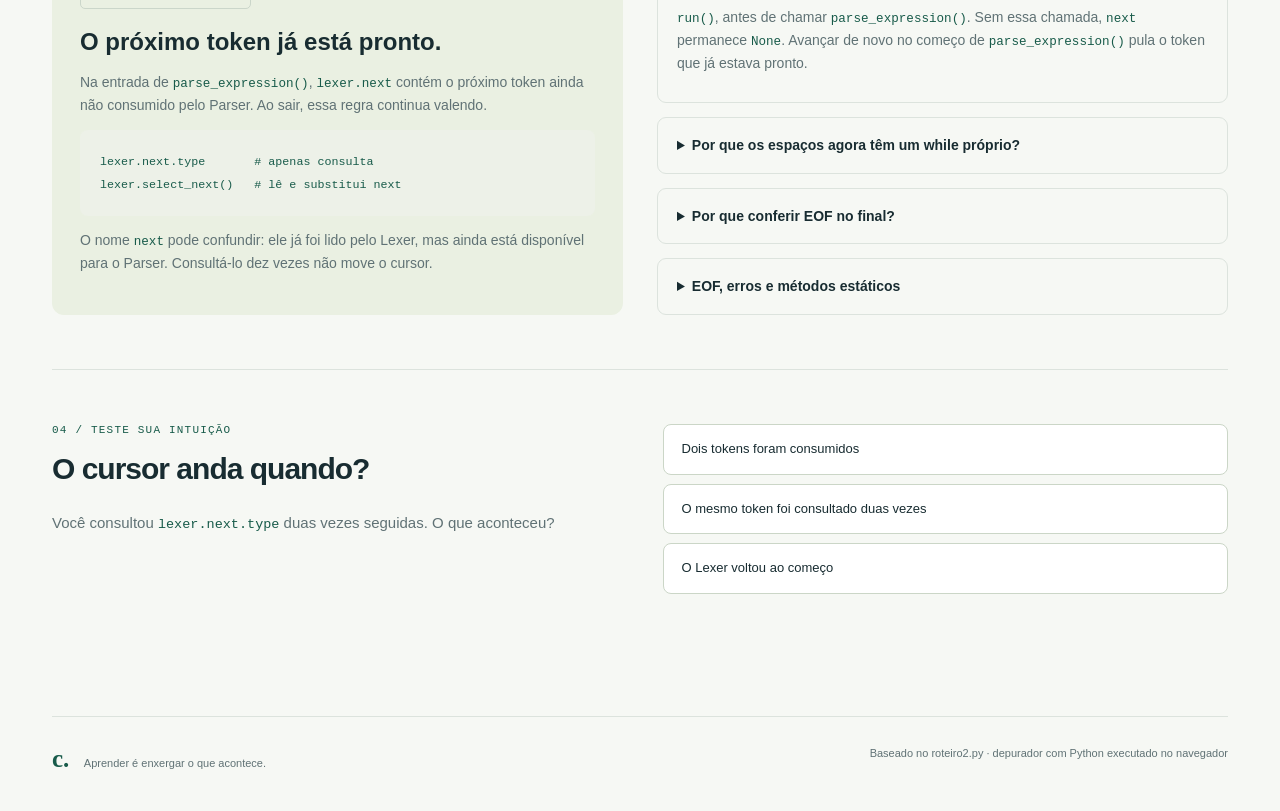
==== commit eb163ffa: "Move apenas os controles uma vez e preserva a pagina" ====
--- a/index.html
+++ b/index.html
@@ -4,8 +4,8 @@
   <meta charset="utf-8"><meta name="viewport" content="width=device-width,initial-scale=1">
   <title>Roteiro 02 · Um token de cada vez</title>
   <link rel="stylesheet" href="style.css">
-  <link rel="stylesheet" href="debug.css?v=player1"><link rel="stylesheet" href="player.css?v=player1">
-  <script src="simulator.js" defer></script><script src="app.js" defer></script><script src="debug.js?v=player1" defer></script>
+  <link rel="stylesheet" href="debug.css?v=player2"><link rel="stylesheet" href="player.css?v=player2">
+  <script src="simulator.js" defer></script><script src="app.js" defer></script><script src="debug.js?v=player2" defer></script>
 </head>
 <body>
 <header><a class="brand" href="#"><span class="brand-icon">c.</span> laboratório de compiladores</a><nav aria-label="Principal"><a href="#mudanca">A mudança</a><a href="#glossario">Glossário</a><a href="#conexoes">Conexões</a><a href="#debug">Depurador</a><a href="#laboratorio">Simulador</a></nav><span class="chapter">INSIDE THE CODE / 02</span></header>
@@ -22,11 +22,11 @@
 <section id="conexoes" class="section"><div class="eyebrow">03 / JUNTE AS PEÇAS</div><h2>O Parser conduz. O Lexer entrega.</h2><div class="relationship"><div><b>main()</b><span>recebe a expressão e imprime</span></div><i>→</i><div><b>Parser.run()</b><span>cria o Lexer e confere EOF</span></div><i>→</i><div><b>parse_expression()</b><span>valida a ordem e calcula</span></div><i>⇄</i><div><b>Lexer.select_next()</b><span>lê caracteres e cria Token</span></div></div><p><code>main()</code> passa a string para <code>Parser.run()</code>. O método cria um <code>Lexer</code>, pede o primeiro token e chama <code>parse_expression()</code>. A análise consulta <code>lexer.next</code>, usa seu valor e pede o próximo token. Cada pedido pode construir um objeto <code>Token</code>, que fica em <code>next</code> até ser substituído.</p><p>Quando não há mais PLUS ou MINUS, <code>parse_expression()</code> devolve sua conta. <code>run()</code> exige que o token restante seja EOF e devolve o resultado validado para <code>main()</code> imprimir. Se houver erro, uma exceção interrompe esse caminho.</p><p class="aside">A seta de ida é uma chamada; a volta entrega controle ou resultado. O Lexer reconhece as peças. O Parser decide se elas podem aparecer naquela ordem.</p></section>
 <section id="debug" class="section"><div class="section-title"><div><div class="eyebrow">04 / PYTHON POR DENTRO</div><h2>Agora, acompanhe as linhas reais.</h2></div><span class="pill">DEPURADOR PYTHON</span></div><p>Versão preenchida e enxuta do roteiro 2: removemos as perguntas, lacunas e o autoteste, mantendo Token, Lexer, Parser e main. Escolha a expressão e gere uma execução. Depois avance, volte ou anime os passos.</p><p class="aside">A linha destacada está <strong>prestes a executar</strong>. Os valores mostram o estado antes dela; o efeito aparece no passo seguinte. Ao entrar em um método, você verá a pilha de chamadas crescer.</p>
 <form id="debug-form"><label for="debug-input">Código de entrada (expressão da linguagem)</label><div class="input-row"><input id="debug-input" value="11 + 22 - 3" maxlength="120" autocomplete="off" spellcheck="false"><button id="debug-build" class="button primary" type="submit">Gerar execução ↗</button><button id="debug-cancel" class="button subtle" type="button" hidden>Cancelar</button></div></form><div class="examples"><span>Casos prontos:</span><button data-debug-example="11 + 22 - 3">soma e subtração</button><button data-debug-example="  42  ">pular espaços</button><button data-debug-example="1 1">token sobrando</button><button data-debug-example="1 +">falta um inteiro</button><button data-debug-example="1 $ 2">erro léxico</button><button data-debug-example="">vazio</button></div>
-<div class="debug-toolbar"><a href="roteiro2-enxuto.py" download class="button subtle">↓ Baixar Python</a><button id="debug-copy" class="button subtle">Copiar código</button><button id="debug-focus" class="button subtle" disabled>⛶ Focar no código</button><span>Python real via <a href="https://pyodide.org/en/0.29.2/usage/index.html" target="_blank" rel="noreferrer">Pyodide</a> · requer internet para carregar o motor</span></div>
+<div class="debug-toolbar"><a href="roteiro2-enxuto.py" download class="button subtle">↓ Baixar Python</a><button id="debug-copy" class="button subtle">Copiar código</button><span>Python real via <a href="https://pyodide.org/en/0.29.2/usage/index.html" target="_blank" rel="noreferrer">Pyodide</a> · requer internet para carregar o motor</span></div>
 <details id="editor-details"><summary>Editar também a implementação Python (opcional)</summary><p>Você pode experimentar mudanças no código abaixo e gerar outra execução. Mantenha a função <code>main()</code> como ponto de entrada. Restaurar recupera a versão enxuta original.</p><label for="python-editor">Código Python completo</label><textarea id="python-editor" spellcheck="false" rows="18"></textarea><button id="debug-restore" class="button subtle">Restaurar código original</button><p id="editor-notice" role="status"></p></details>
 <p id="debug-status" role="status">Carregando o código enxuto…</p>
-<div class="debugger" id="debugger"><div class="debug-focus-header"><span><b>Depurador</b><small> Código em foco · controles sempre à mão</small></span><button id="debug-exit-focus" class="button subtle">↙ Voltar à página <span class="escape-hint">Esc</span></button></div><div class="debug-player" id="debug-player" role="group" aria-label="Controles da execução"><div class="debug-controls"><button id="debug-reset" class="button subtle" disabled title="Voltar ao primeiro passo">↺ Início</button><button id="debug-prev" class="button subtle" disabled title="Passo anterior">← Voltar</button><button id="debug-play" class="button primary" disabled>▶ Animar</button><button id="debug-next" class="button subtle" disabled>Próxima linha →</button><label for="debug-speed">Ritmo <select id="debug-speed"><option value="1400">Calmo</option><option value="650" selected>Normal</option><option value="150">Rápido</option></select></label><span id="debug-counter">Nenhuma execução</span></div>
-<div class="debug-scrub"><label for="debug-timeline">Navegar pela execução</label><input type="range" id="debug-timeline" min="0" max="0" value="0" disabled></div></div>
+<div class="debugger" id="debugger"><div id="debug-player-slot"><div class="debug-player" id="debug-player" role="group" aria-label="Controles da execução"><div class="debug-controls"><button id="debug-reset" class="button subtle" disabled title="Voltar ao primeiro passo">↺ Início</button><button id="debug-prev" class="button subtle" disabled title="Passo anterior">← Voltar</button><button id="debug-play" class="button primary" disabled>▶ Animar</button><button id="debug-next" class="button subtle" disabled>Próxima linha →</button><label for="debug-speed">Ritmo <select id="debug-speed"><option value="1400">Calmo</option><option value="650" selected>Normal</option><option value="150">Rápido</option></select></label><span id="debug-counter">Nenhuma execução</span></div>
+<div class="debug-scrub"><label for="debug-timeline">Navegar pela execução</label><input type="range" id="debug-timeline" min="0" max="0" value="0" disabled></div></div></div>
 <div class="debug-columns"><div class="code-panel"><div class="panel-label">roteiro2-enxuto.py <span id="debug-line-label">CÓDIGO COMPLETO</span></div><div id="debug-code" tabindex="0" aria-label="Código Python com números de linha"></div></div><div class="debug-state"><div class="debug-action" aria-live="polite" aria-atomic="true"><span id="debug-event" class="eyebrow">PRONTO PARA EXPLORAR</span><h3 id="debug-action-title">Gere sua primeira execução.</h3><p id="debug-action-text">O exemplo já está preenchido. Cada passo mostrará a linha, a ação e os valores naquele instante.</p></div><div class="debug-source-box"><div class="panel-label">SOURCE <span id="debug-position">position = —</span></div><div id="debug-source" class="source-strip"></div><small>▴ próximo caractere a ler · espaços aparecem como ·</small></div><div class="debug-token-box"><span class="panel-label">LEXER.NEXT</span><div id="debug-token">None</div></div><div class="debug-watch"><h3>Variáveis do método atual</h3><dl id="debug-locals"></dl><p id="debug-changes">Valores alterados ganham destaque verde.</p></div><div class="debug-stack"><h3>Pilha de chamadas</h3><ol id="debug-stack"></ol></div><div class="debug-console"><span class="panel-label">SAÍDA / EXCEÇÃO</span><pre id="debug-output">Ainda sem saída.</pre></div></div></div></div></section>
 <section id="laboratorio" class="section lab"><div class="section-title"><div><div class="eyebrow">05 / VISÃO RESUMIDA</div><h2>Acompanhe o pedido de cada token.</h2></div><span class="pill">SIMULAÇÃO DIDÁTICA</span></div><p>Prefere começar pelo panorama? Este simulador agrupa várias linhas em uma etapa. Repare: ler os caracteres de um token e usar esse token no cálculo são momentos diferentes.</p>
 <form id="expression-form"><label for="expression">Sua expressão</label><div class="input-row"><input id="expression" value="11 + 22 - 3" maxlength="120" spellcheck="false" autocomplete="off"><button class="button primary" type="submit">Carregar ↗</button></div></form><div class="examples"><span>Experimente:</span><button data-example="11 + 22 - 3">uma conta</button><button data-example="1 1">dois números</button><button data-example="1 +">falta um número</button><button data-example="1 $ 2">símbolo inválido</button><button data-example="  42  ">espaços</button><button data-example="">entrada vazia</button></div>
--- a/player.css
+++ b/player.css
@@ -1,37 +1,20 @@
-/* Reserve the player's measured height so it never covers the source. */
-.debug-focus-header{display:none}
-body.debug-focused{overflow:hidden}
-.debugger.is-focused{position:fixed;inset:0;z-index:1000;border:0;border-radius:0;background:var(--paper);padding:66px 24px calc(var(--player-height,128px) + 38px + env(safe-area-inset-bottom));height:100dvh;animation:workspace-in .24s ease-out}
-.is-focused .debug-focus-header{position:absolute;top:12px;left:24px;right:24px;display:flex;align-items:center;justify-content:space-between;gap:16px;height:40px}
-.debug-focus-header b{font-size:15px}.debug-focus-header small{font-size:12px;color:var(--muted)}.escape-hint{font:10px var(--mono);border:1px solid var(--line);border-radius:4px;padding:2px 5px}
-.is-focused .debug-columns{height:100%;border:1px solid #c8d7ca;border-radius:12px;overflow:hidden;grid-template-columns:minmax(0,1.4fr) minmax(0,1fr);background:white}
-.is-focused .code-panel{display:flex;flex-direction:column;min-height:0}
-.is-focused #debug-code{height:auto;flex:1;min-height:0;font-size:13px;overscroll-behavior:contain}
-.is-focused .debug-state{height:100%;max-height:none;overscroll-behavior:contain}
-.is-focused .debug-player{position:fixed;left:50%;bottom:calc(16px + env(safe-area-inset-bottom));transform:translateX(-50%);z-index:1001;width:min(800px,calc(100% - 40px));border:1px solid #c5d5bd;border-radius:22px;background:#f7fbf2ed;backdrop-filter:blur(18px);box-shadow:0 12px 38px #193b352b,0 1px 4px #193b3510;overflow:hidden;animation:player-in .42s cubic-bezier(.2,.8,.2,1)}
-.is-focused .debug-controls{background:transparent;padding:13px 18px 6px;justify-content:center;flex-wrap:nowrap;gap:8px}
-.is-focused .debug-controls .button{border:0;background:transparent;min-height:42px;white-space:nowrap;font-size:12px}
-.is-focused .debug-controls .button:hover:not(:disabled){background:#e6eedb}
-.is-focused .debug-controls #debug-play{background:var(--green);color:white;border-radius:30px;padding:12px 24px;min-width:116px;box-shadow:0 3px 8px #185b4a22}
-.is-focused .debug-controls #debug-play:hover{background:#104638}
-.is-focused .debug-controls label{margin-left:10px}.is-focused #debug-counter{min-width:68px;text-align:right}
-.is-focused .debug-scrub{border:0;padding:4px 22px 15px;gap:14px}
-.is-focused .debug-scrub label{font-size:10px;color:var(--muted)}.is-focused #debug-timeline{cursor:pointer}
-@keyframes player-in{from{opacity:0;transform:translate(-50%,35px) scale(.96)}to{opacity:1;transform:translate(-50%,0) scale(1)}}
-@keyframes workspace-in{from{opacity:.5}to{opacity:1}}
+/* Only the controls move; the debugger stays in the normal page flow. */
+body.has-floating-player{padding-bottom:calc(var(--floating-player-height,140px) + 30px + env(safe-area-inset-bottom))}
+.debug-player.is-floating{position:fixed;left:50%;bottom:calc(16px + env(safe-area-inset-bottom));transform:translateX(-50%);z-index:1001;width:min(800px,calc(100% - 40px));border:1px solid #c5d5bd;border-radius:22px;background:#f7fbf2ed;backdrop-filter:blur(18px);box-shadow:0 12px 38px #193b352b,0 1px 4px #193b3510;overflow:hidden}
+.is-floating .debug-controls{background:transparent;padding:13px 18px 6px;justify-content:center;flex-wrap:nowrap;gap:8px}
+.is-floating .debug-controls .button{border:0;background:transparent;min-height:42px;white-space:nowrap;font-size:12px}
+.is-floating .debug-controls .button:hover:not(:disabled){background:#e6eedb}
+.is-floating .debug-controls #debug-play{background:var(--green);color:white;border-radius:30px;padding:12px 24px;min-width:116px;box-shadow:0 3px 8px #185b4a22}
+.is-floating .debug-controls #debug-play:hover{background:#104638}
+.is-floating .debug-controls label{margin-left:10px}.is-floating #debug-counter{min-width:68px;text-align:right}
+.is-floating .debug-scrub{border:0;padding:4px 22px 15px;gap:14px}
+.is-floating .debug-scrub label{font-size:10px;color:var(--muted)}.is-floating #debug-timeline{cursor:pointer}
 @media(max-width:760px){
-  .debugger.is-focused{padding:58px 10px calc(var(--player-height,150px) + 28px + env(safe-area-inset-bottom))}
-  .is-focused .debug-focus-header{left:12px;right:12px;top:8px;gap:8px}.debug-focus-header small,.escape-hint{display:none}
-  .is-focused .debug-focus-header .button{font-size:11px;padding:8px 12px}
-  .is-focused .debug-columns{grid-template-columns:minmax(0,1fr);grid-template-rows:minmax(0,1.15fr) minmax(0,1fr)}
-  .is-focused #debug-code{font-size:11px}.is-focused .code-panel{padding-top:10px}.is-focused .code-panel>.panel-label{padding-bottom:8px}
-  .is-focused .debug-state{padding:12px;border-top:1px solid var(--line)}
-  .is-focused .debug-player{width:calc(100% - 20px);bottom:calc(10px + env(safe-area-inset-bottom));border-radius:18px}
-  .is-focused .debug-controls{flex-wrap:wrap;gap:2px 4px;padding:8px 10px 2px}
-  .is-focused .debug-controls .button{min-height:40px;padding:8px;font-size:11px}
-  .is-focused .debug-controls #debug-play{min-width:94px;padding:10px 16px}
-  .is-focused .debug-controls label{margin:2px 0 0;justify-content:center;font-size:10px;flex-basis:62%}
-  .is-focused .debug-controls select{padding:4px;font-size:11px}.is-focused #debug-counter{font-size:10px;min-width:55px}
-  .is-focused .debug-scrub{padding:4px 16px 10px;flex-wrap:nowrap}.is-focused .debug-scrub label{font-size:0;width:0;overflow:hidden}.is-focused .debug-scrub input{flex:1}
+  .debug-player.is-floating{width:calc(100% - 20px);bottom:calc(10px + env(safe-area-inset-bottom));border-radius:18px}
+  .is-floating .debug-controls{flex-wrap:wrap;gap:2px 4px;padding:8px 10px 2px}
+  .is-floating .debug-controls .button{min-height:40px;padding:8px;font-size:11px}
+  .is-floating .debug-controls #debug-play{min-width:94px;padding:10px 16px}
+  .is-floating .debug-controls label{margin:2px 0 0;justify-content:center;font-size:10px;flex-basis:62%}
+  .is-floating .debug-controls select{padding:4px;font-size:11px}.is-floating #debug-counter{font-size:10px;min-width:55px}
+  .is-floating .debug-scrub{padding:4px 16px 10px;flex-wrap:nowrap}.is-floating .debug-scrub label{font-size:0;width:0;overflow:hidden}.is-floating .debug-scrub input{flex:1}
 }
-@media(prefers-reduced-motion:reduce){.debugger.is-focused,.is-focused .debug-player{animation:none}}
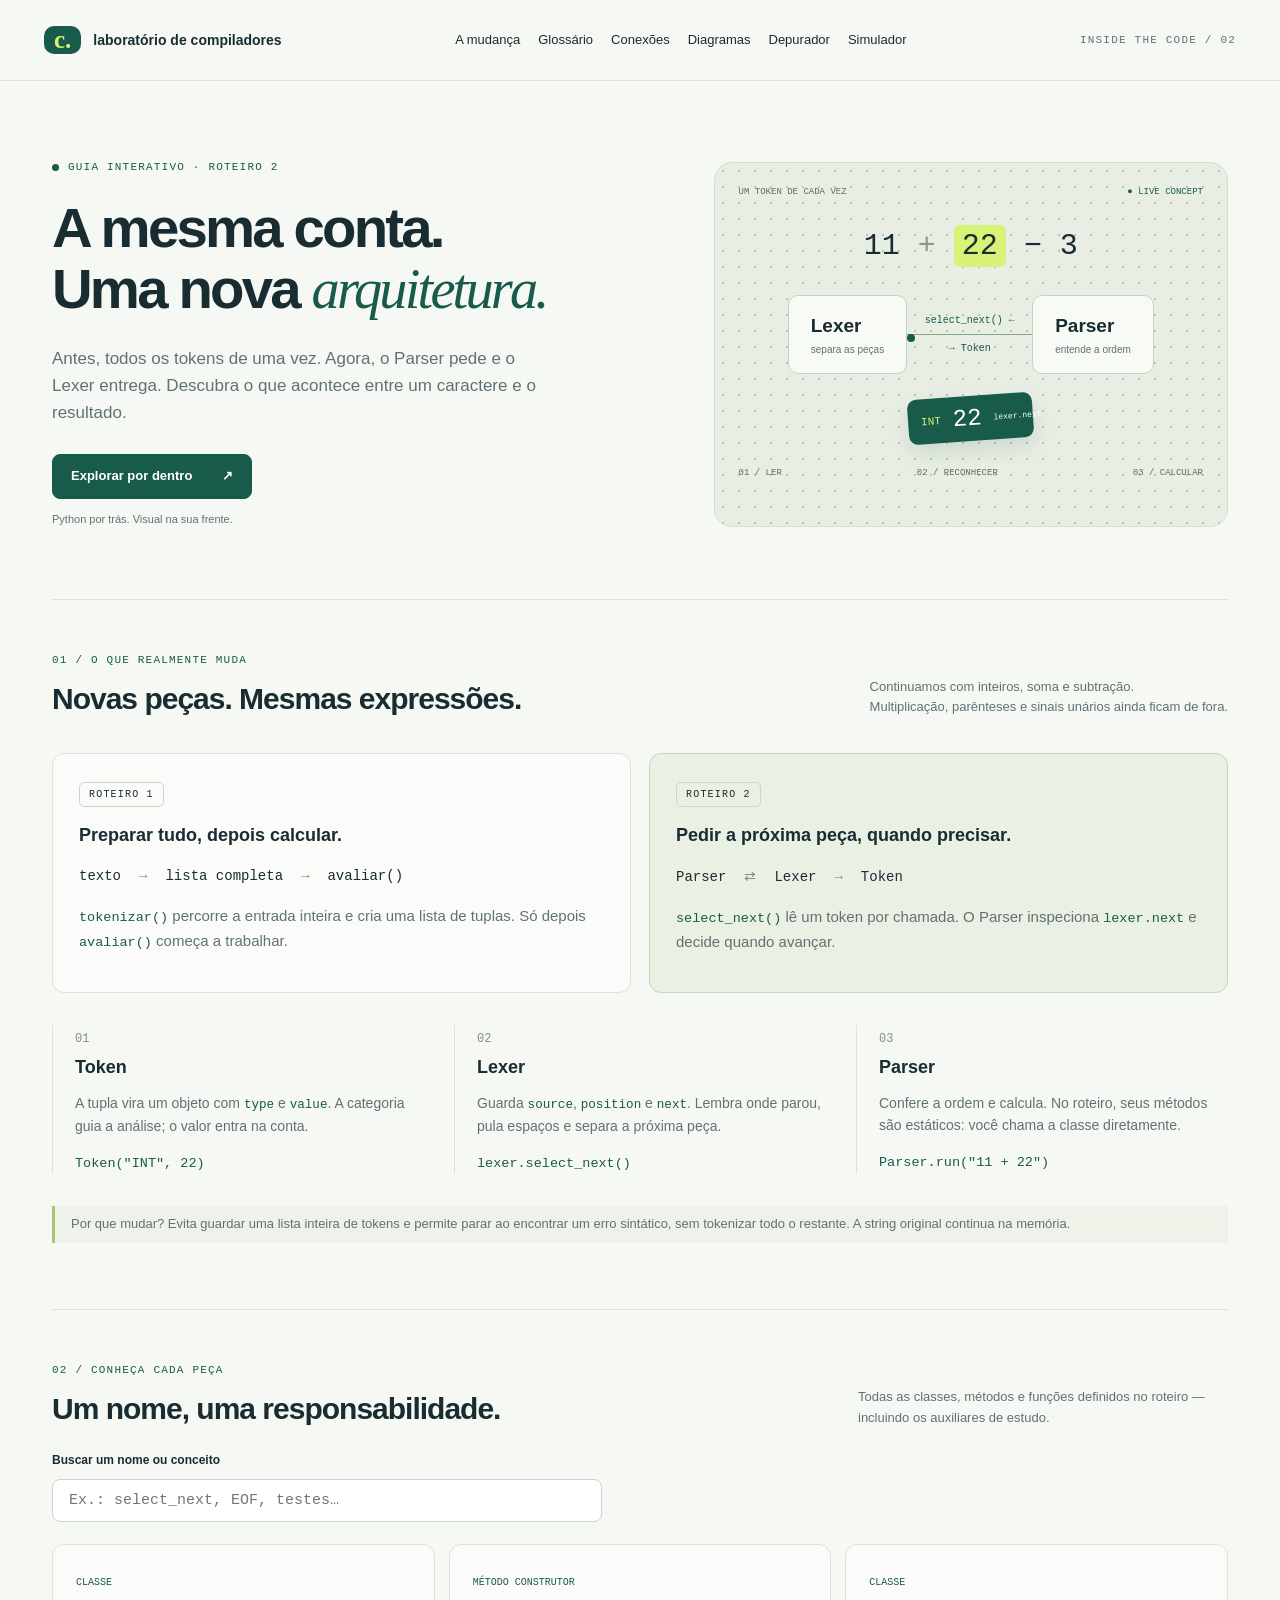
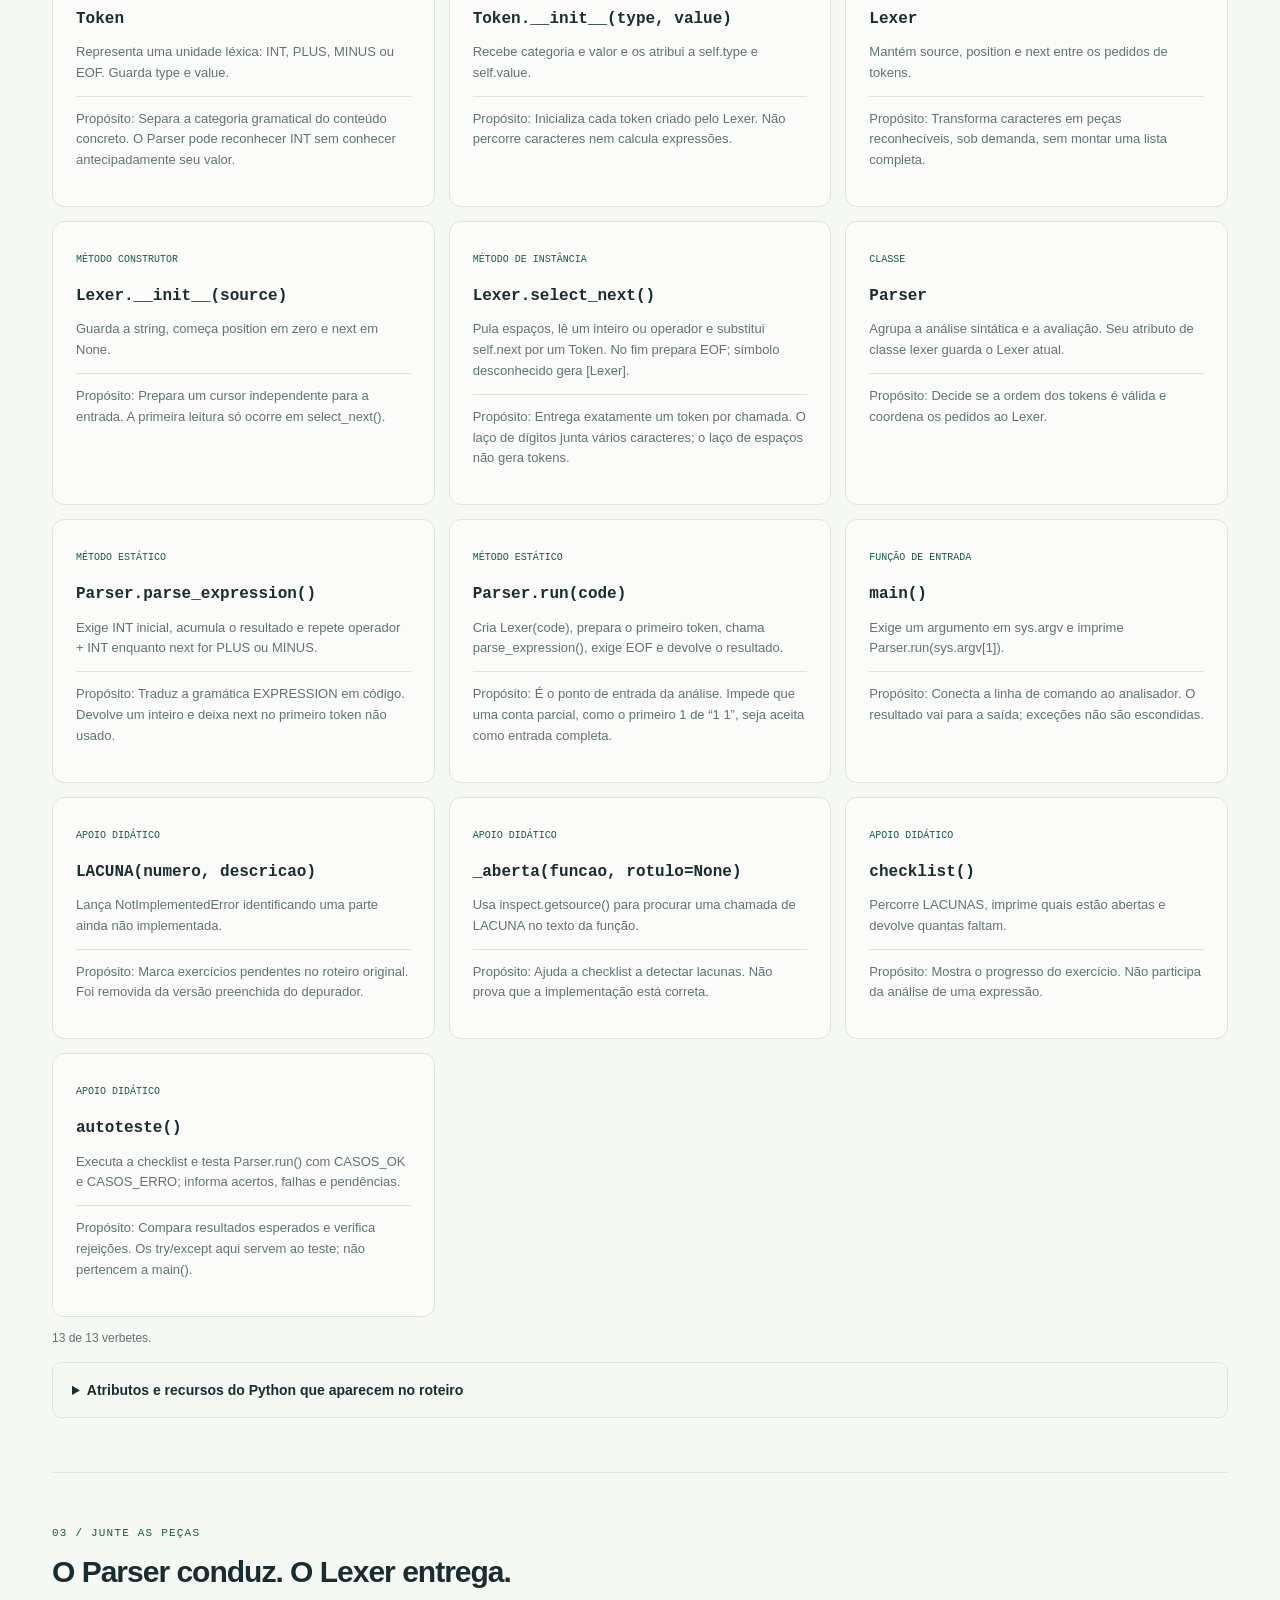
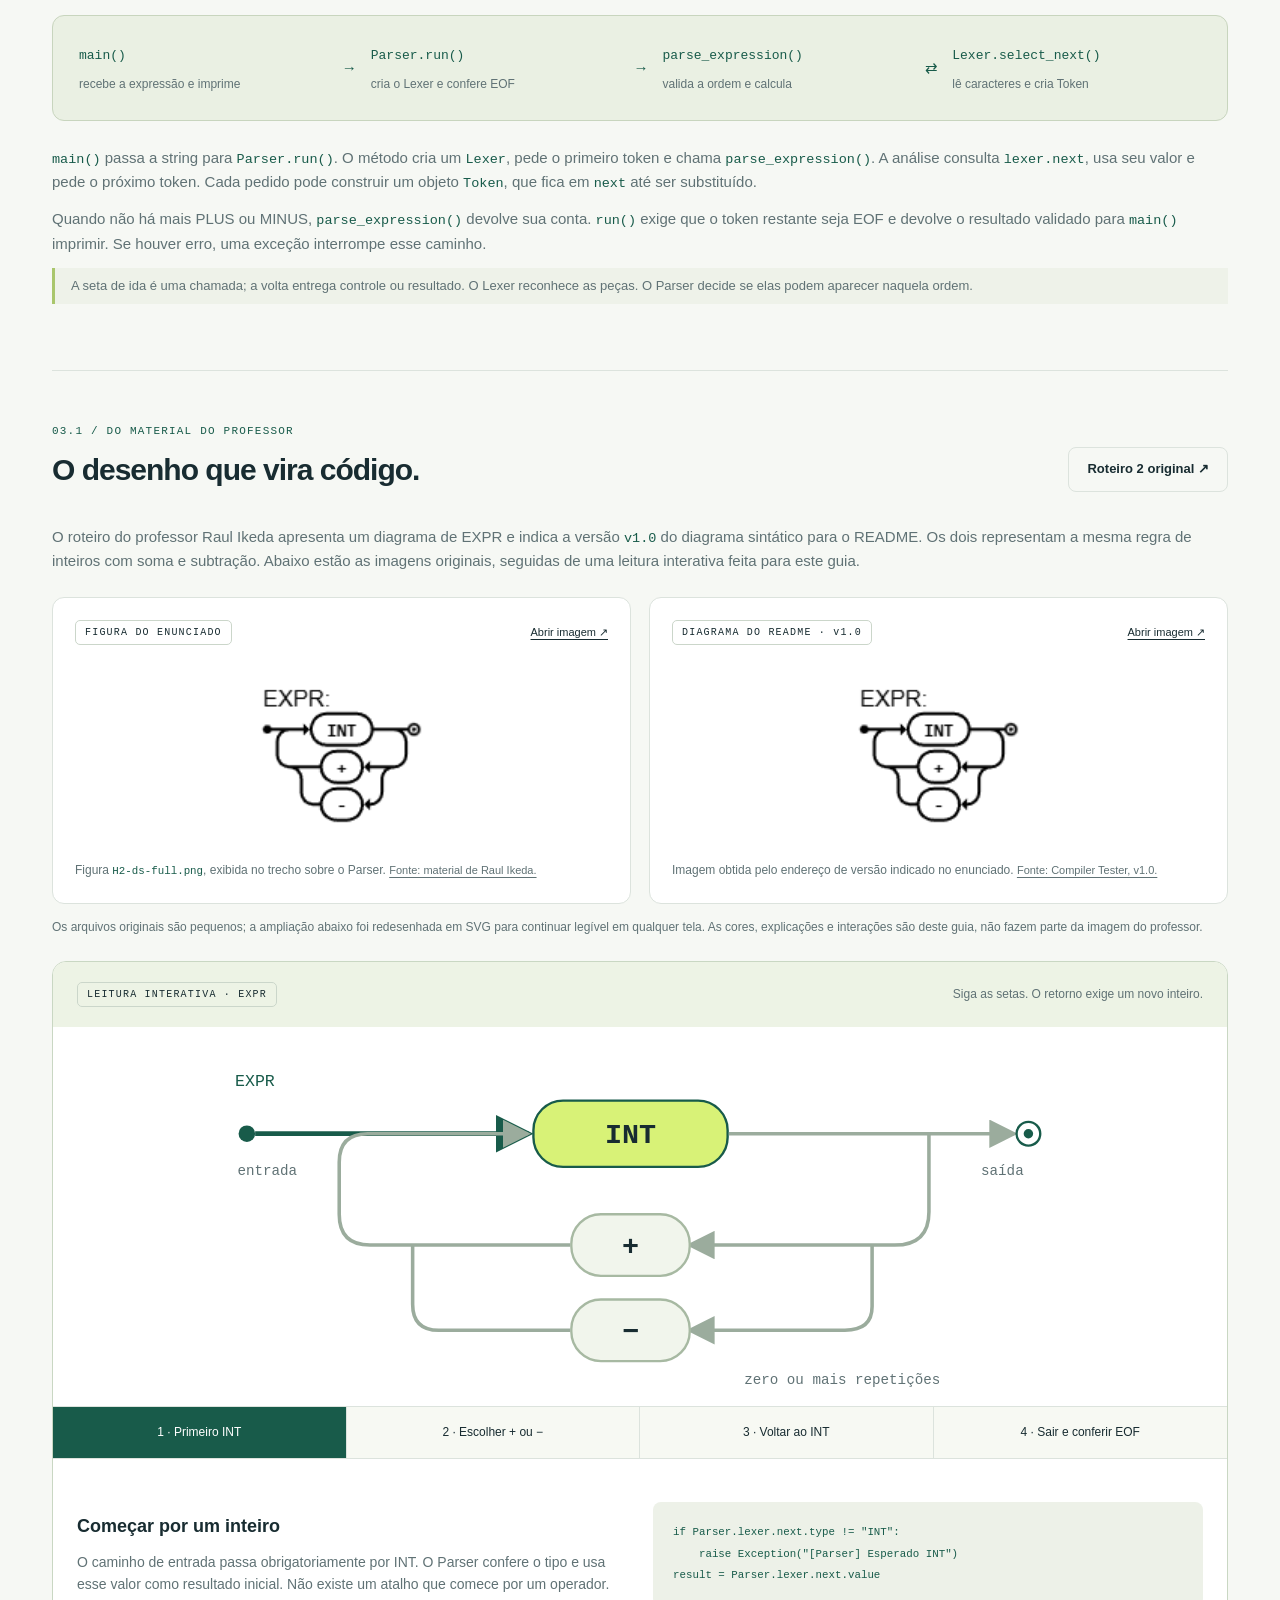
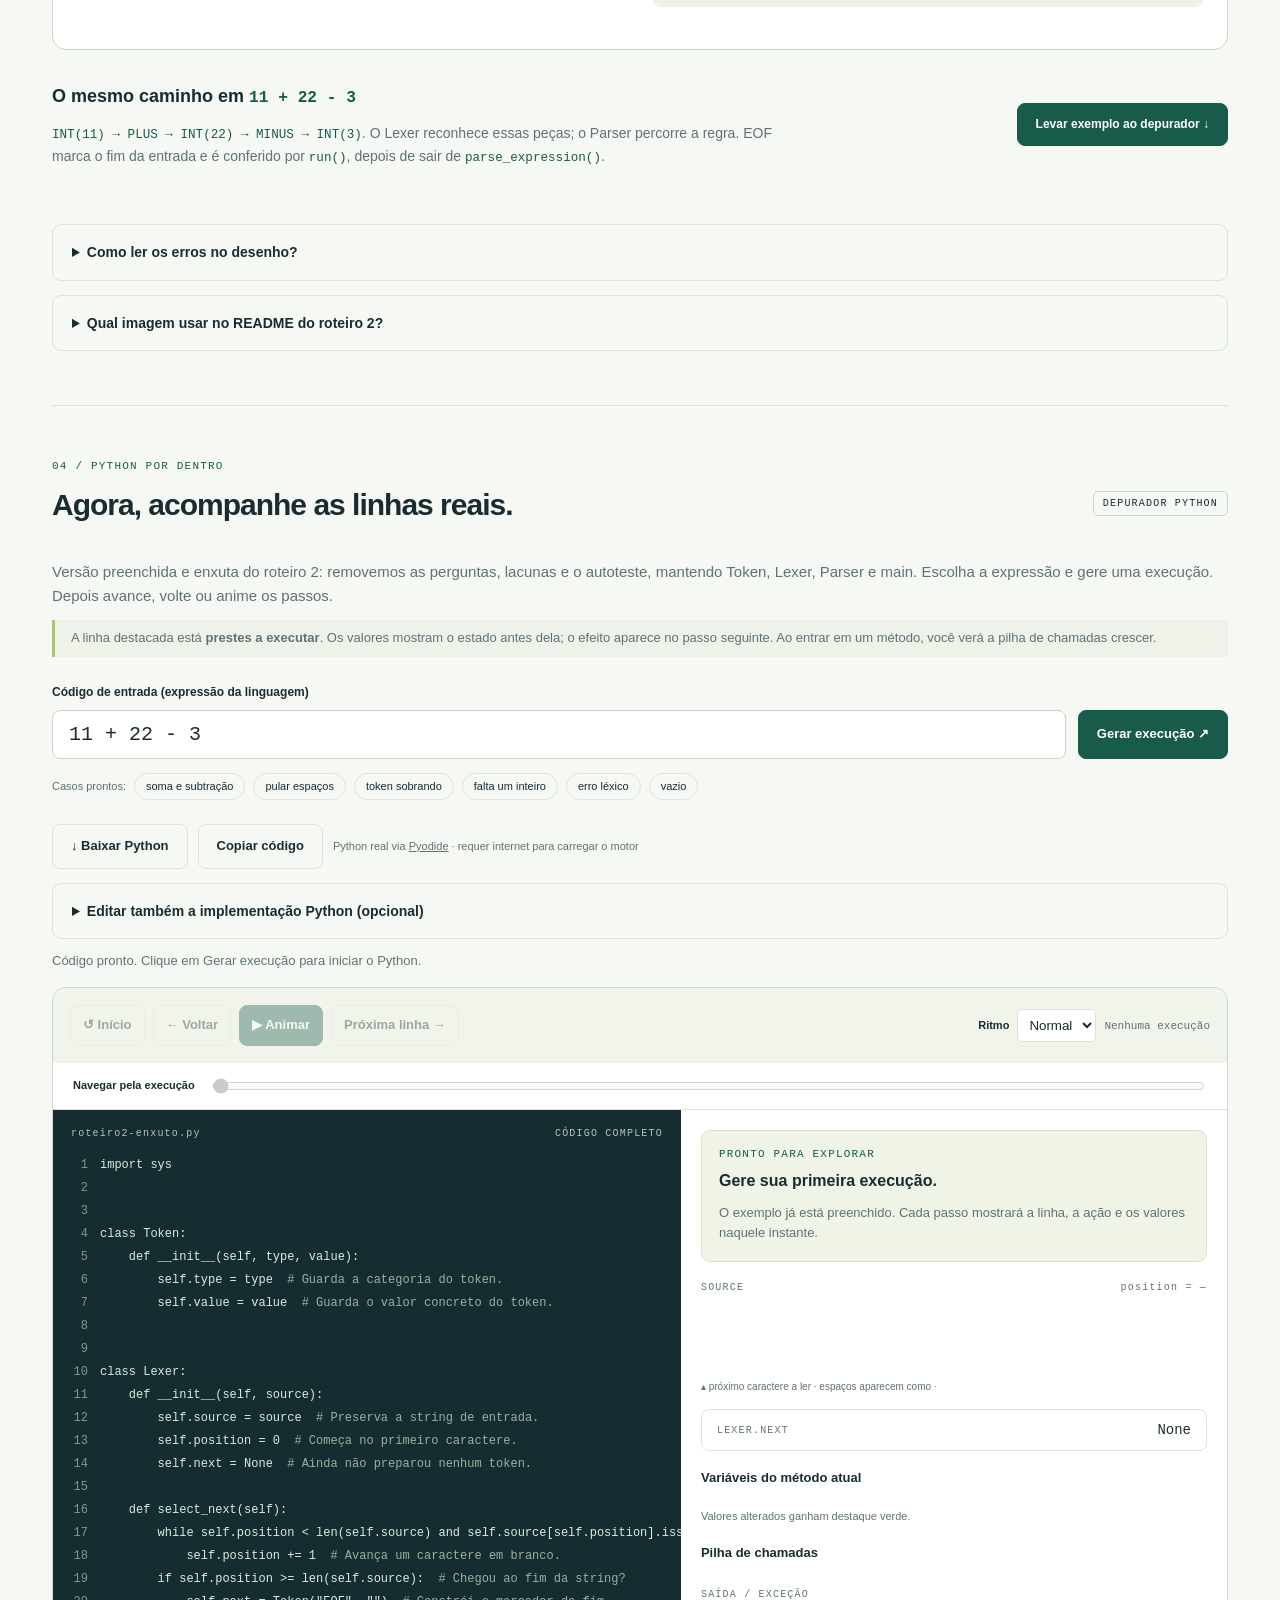
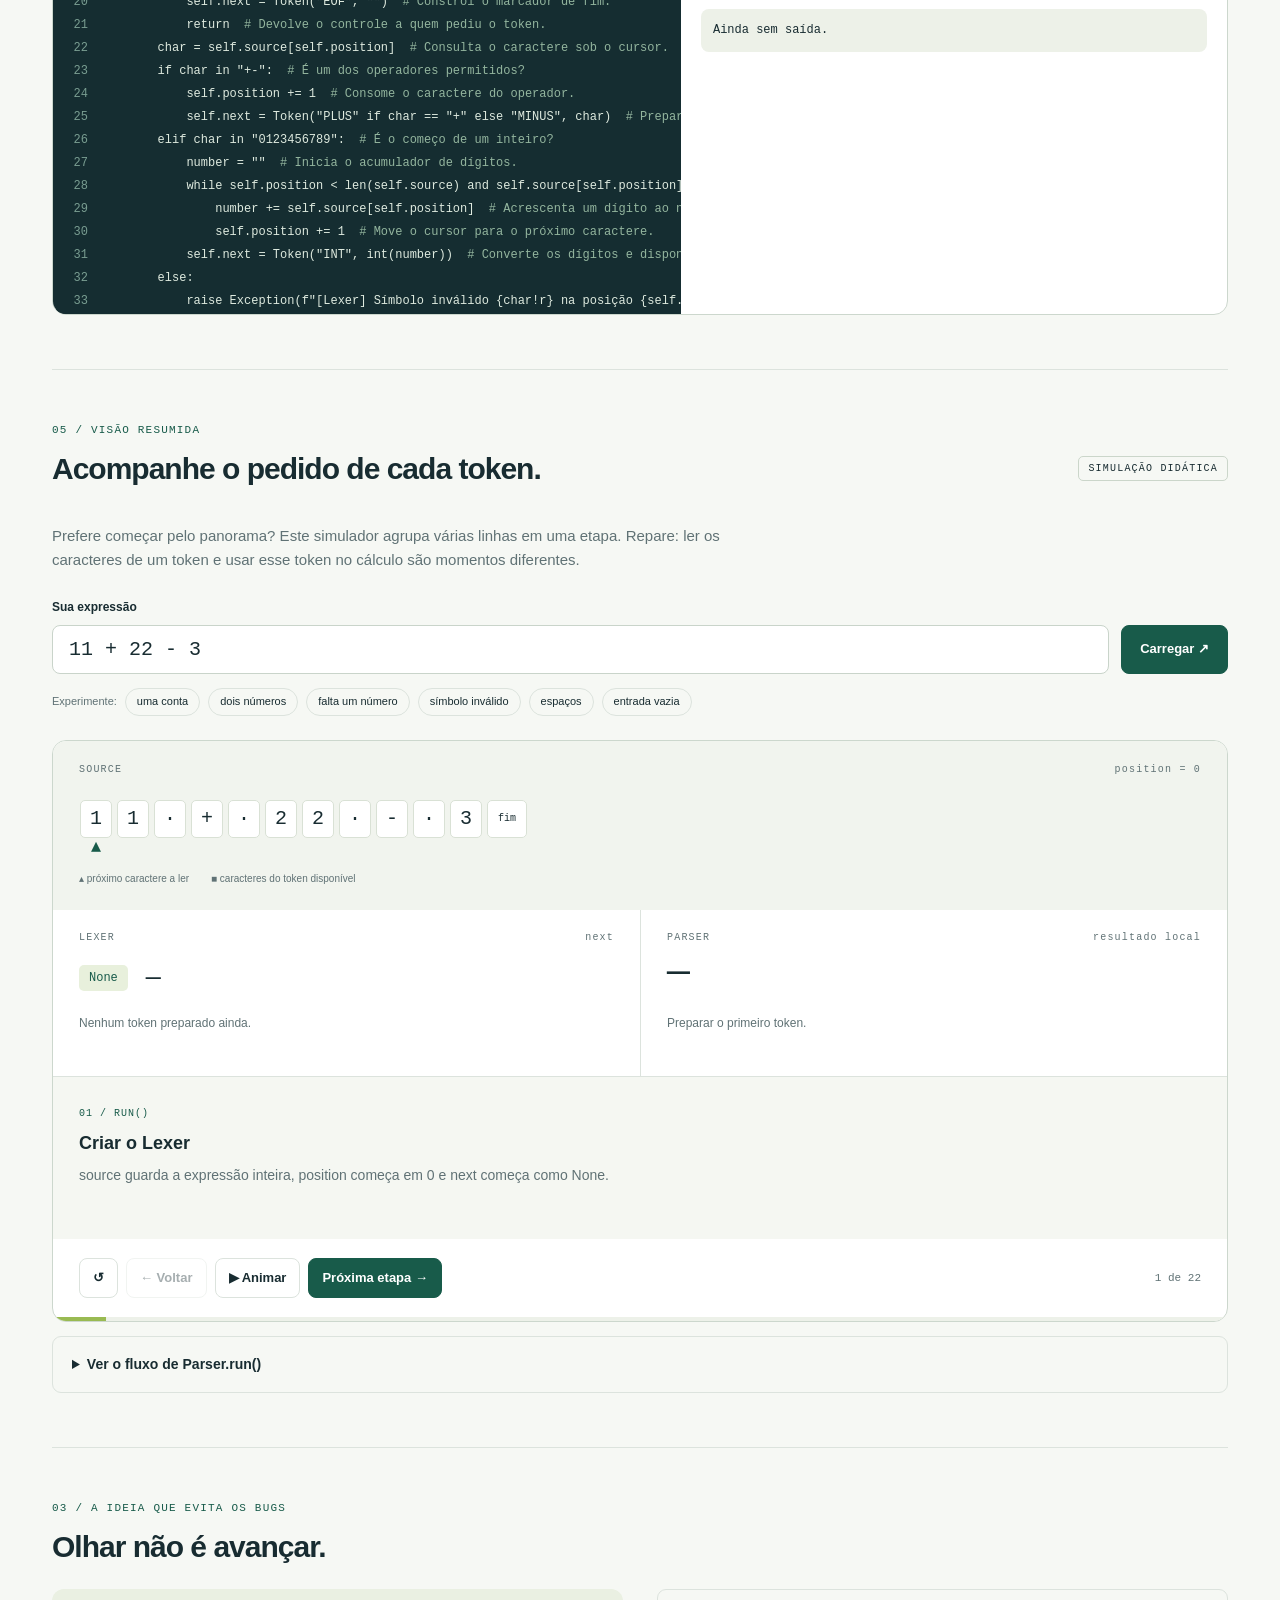
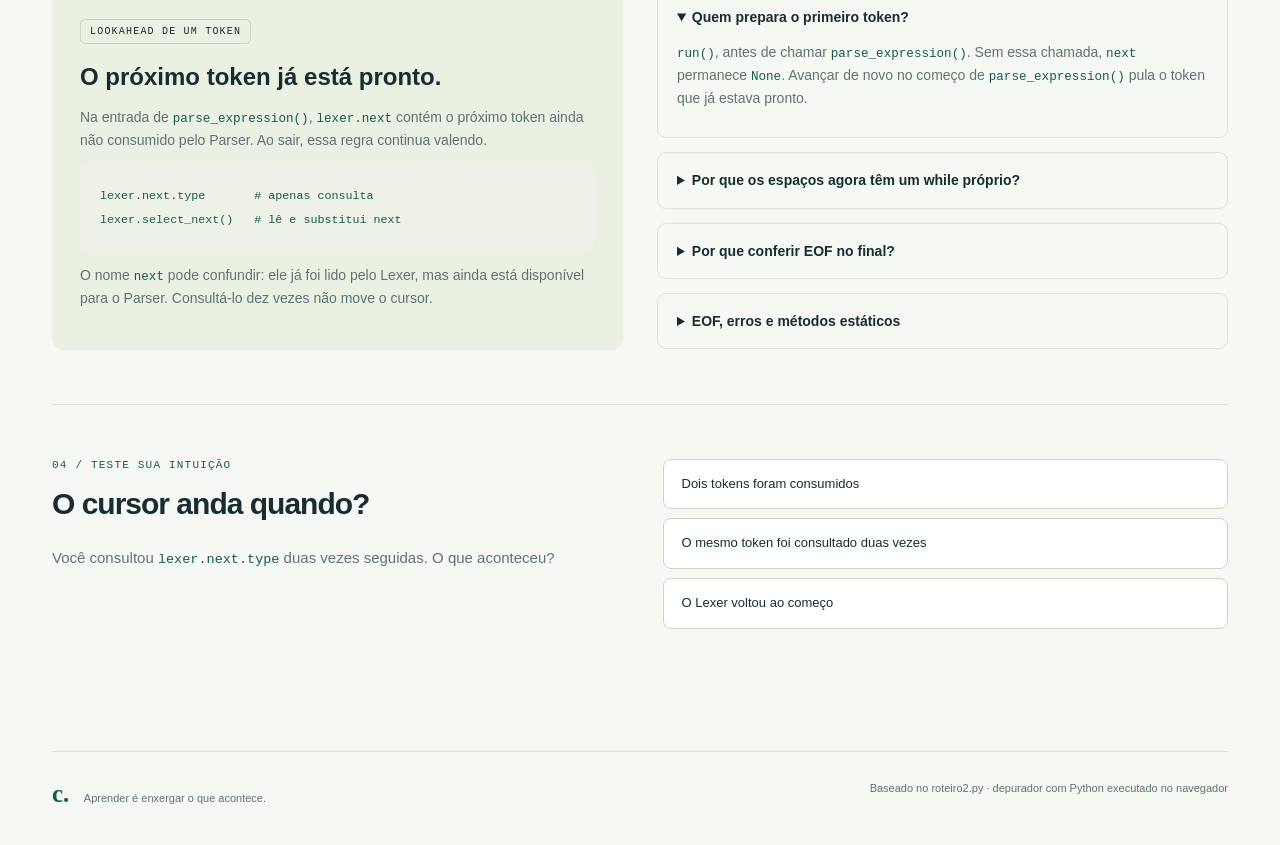
==== commit a56bbc8c: "Inclui diagramas oficiais do roteiro 2 e leitura interativa" ====
--- a/index.html
+++ b/index.html
@@ -5,10 +5,11 @@
   <title>Roteiro 02 · Um token de cada vez</title>
   <link rel="stylesheet" href="style.css">
   <link rel="stylesheet" href="debug.css?v=player2"><link rel="stylesheet" href="player.css?v=player2">
+  <link rel="stylesheet" href="diagrams.css?v=1"><script src="diagrams.js?v=1" defer></script>
   <script src="simulator.js" defer></script><script src="app.js" defer></script><script src="debug.js?v=player2" defer></script>
 </head>
 <body>
-<header><a class="brand" href="#"><span class="brand-icon">c.</span> laboratório de compiladores</a><nav aria-label="Principal"><a href="#mudanca">A mudança</a><a href="#glossario">Glossário</a><a href="#conexoes">Conexões</a><a href="#debug">Depurador</a><a href="#laboratorio">Simulador</a></nav><span class="chapter">INSIDE THE CODE / 02</span></header>
+<header><a class="brand" href="#"><span class="brand-icon">c.</span> laboratório de compiladores</a><nav aria-label="Principal"><a href="#mudanca">A mudança</a><a href="#glossario">Glossário</a><a href="#conexoes">Conexões</a><a href="#diagramas">Diagramas</a><a href="#debug">Depurador</a><a href="#laboratorio">Simulador</a></nav><span class="chapter">INSIDE THE CODE / 02</span></header>
 <main>
 <section class="hero">
   <div><div class="eyebrow"><span class="dot"></span> GUIA INTERATIVO · ROTEIRO 2</div><h1>A mesma conta.<br>Uma nova <em>arquitetura.</em></h1><p class="lead">Antes, todos os tokens de uma vez. Agora, o Parser pede e o Lexer entrega. Descubra o que acontece entre um caractere e o resultado.</p><a class="button primary" href="#laboratorio">Explorar por dentro <span>↗</span></a><span class="hero-note">Python por trás. Visual na sua frente.</span></div>
@@ -20,6 +21,14 @@
 <p class="aside">Por que mudar? Evita guardar uma lista inteira de tokens e permite parar ao encontrar um erro sintático, sem tokenizar todo o restante. A string original continua na memória.</p></section>
 <section id="glossario" class="section"><div class="section-title"><div><div class="eyebrow">02 / CONHEÇA CADA PEÇA</div><h2>Um nome, uma responsabilidade.</h2></div><p>Todas as classes, métodos e funções definidos no roteiro — incluindo os auxiliares de estudo.</p></div><label for="glossary-search">Buscar um nome ou conceito</label><input id="glossary-search" type="search" placeholder="Ex.: select_next, EOF, testes…"><div id="glossary-list" class="glossary-grid"></div><p id="glossary-count" role="status"></p><details><summary>Atributos e recursos do Python que aparecem no roteiro</summary><dl class="attribute-list"><dt>type / value</dt><dd>Categoria e conteúdo de Token. INT usa um inteiro; PLUS e MINUS usam o símbolo; EOF usa a string vazia.</dd><dt>source / position / next</dt><dd>Texto original, índice do próximo caractere a ler e token disponível. position mede caracteres, não tokens.</dd><dt>Parser.lexer</dt><dd>Atributo da classe que aponta para o Lexer da execução atual. Cada run() cria outro Lexer.</dd><dt>result / operator / number / char</dt><dd>Variáveis locais: conta acumulada, operador guardado, dígitos em formação e caractere consultado.</dd><dt>self / __init__ / @staticmethod</dt><dd>self aponta para a instância; __init__ inicializa seus atributos. @staticmethod permite chamar o método pela classe sem receber self.</dd><dt>isspace() / len() / int() / print()</dt><dd>Recursos do Python: reconhecer espaço, medir tamanho, converter dígitos e imprimir. Não são métodos definidos pelo compilador.</dd><dt>sys.argv / inspect.getsource() / lambda</dt><dd>Argumentos de linha de comando, leitura do código de uma função e função anônima usada nas verificações de lacunas.</dd><dt>CASOS_OK / CASOS_ERRO / LACUNAS</dt><dd>Listas de apoio aos testes e à checklist. Não são classes nem métodos.</dd></dl></details></section>
 <section id="conexoes" class="section"><div class="eyebrow">03 / JUNTE AS PEÇAS</div><h2>O Parser conduz. O Lexer entrega.</h2><div class="relationship"><div><b>main()</b><span>recebe a expressão e imprime</span></div><i>→</i><div><b>Parser.run()</b><span>cria o Lexer e confere EOF</span></div><i>→</i><div><b>parse_expression()</b><span>valida a ordem e calcula</span></div><i>⇄</i><div><b>Lexer.select_next()</b><span>lê caracteres e cria Token</span></div></div><p><code>main()</code> passa a string para <code>Parser.run()</code>. O método cria um <code>Lexer</code>, pede o primeiro token e chama <code>parse_expression()</code>. A análise consulta <code>lexer.next</code>, usa seu valor e pede o próximo token. Cada pedido pode construir um objeto <code>Token</code>, que fica em <code>next</code> até ser substituído.</p><p>Quando não há mais PLUS ou MINUS, <code>parse_expression()</code> devolve sua conta. <code>run()</code> exige que o token restante seja EOF e devolve o resultado validado para <code>main()</code> imprimir. Se houver erro, uma exceção interrompe esse caminho.</p><p class="aside">A seta de ida é uma chamada; a volta entrega controle ou resultado. O Lexer reconhece as peças. O Parser decide se elas podem aparecer naquela ordem.</p></section>
+<section id="diagramas" class="section"><div class="section-title"><div><div class="eyebrow">03.1 / DO MATERIAL DO PROFESSOR</div><h2>O desenho que vira código.</h2></div><a class="button subtle" href="https://raulikeda.github.io/LP/Roteiro2/" target="_blank" rel="noopener noreferrer">Roteiro 2 original ↗</a></div><p>O roteiro do professor Raul Ikeda apresenta um diagrama de EXPR e indica a versão <code>v1.0</code> do diagrama sintático para o README. Os dois representam a mesma regra de inteiros com soma e subtração. Abaixo estão as imagens originais, seguidas de uma leitura interativa feita para este guia.</p>
+<div class="original-diagrams"><figure><div class="original-heading"><span class="pill">FIGURA DO ENUNCIADO</span><a href="images/roteiro2-diagrama-professor.png" target="_blank" rel="noopener">Abrir imagem ↗</a></div><div class="original-image"><img src="images/roteiro2-diagrama-professor.png" width="113" height="100" alt="EXPR: entrada passa por INT e pode sair ou retornar por uma escolha entre mais e menos para ler outro INT."></div><figcaption>Figura <code>H2-ds-full.png</code>, exibida no trecho sobre o Parser. <a href="https://raulikeda.github.io/LP/images/H2-ds-full.png" target="_blank" rel="noopener noreferrer">Fonte: material de Raul Ikeda.</a></figcaption></figure><figure><div class="original-heading"><span class="pill">DIAGRAMA DO README · v1.0</span><a href="images/roteiro2-sintaxe-v1.0.png" target="_blank" rel="noopener">Abrir imagem ↗</a></div><div class="original-image"><img src="images/roteiro2-sintaxe-v1.0.png" width="113" height="100" alt="Diagrama sintático v1.0 do Compiler Tester: INT obrigatório, seguido de repetições de mais ou menos e outro INT."></div><figcaption>Imagem obtida pelo endereço de versão indicado no enunciado. <a href="https://compiler-tester.insper-comp.com.br/ds?version=v1.0" target="_blank" rel="noopener noreferrer">Fonte: Compiler Tester, v1.0.</a></figcaption></figure></div>
+<p class="diagram-note">Os arquivos originais são pequenos; a ampliação abaixo foi redesenhada em SVG para continuar legível em qualquer tela. As cores, explicações e interações são deste guia, não fazem parte da imagem do professor.</p>
+<div class="railroad-guide"><div class="railroad-heading"><span class="pill">LEITURA INTERATIVA · EXPR</span><span>Siga as setas. O retorno exige um novo inteiro.</span></div><div class="railroad-viewport"><svg id="railroad" viewBox="0 0 760 300" role="img" aria-labelledby="railroad-title railroad-description"><title id="railroad-title">Diagrama sintático de uma expressão de soma e subtração</title><desc id="railroad-description">A entrada passa obrigatoriamente por INT. Em seguida pode sair ou voltar por um operador mais ou menos, passando novamente por INT. O laço pode repetir zero ou mais vezes.</desc><defs><marker id="rail-arrow" markerWidth="8" markerHeight="8" refX="7" refY="4" orient="auto"><path d="M0 0 L8 4 L0 8 Z" fill="context-stroke"/></marker></defs><text class="rail-label" x="38" y="40">EXPR</text><text class="rail-caption" x="40" y="115">entrada</text><text class="rail-caption" x="668" y="115">saída</text><circle cx="48" cy="80" r="7" class="rail-start"/><path data-rail="entry" class="rail-path" d="M55 80 H286" marker-end="url(#rail-arrow)"/><rect data-rail="int" class="rail-node" x="290" y="52" width="164" height="56" rx="25"/><text class="rail-token" x="372" y="88">INT</text><path data-rail="exit" class="rail-path" d="M455 80 H696" marker-end="url(#rail-arrow)"/><circle cx="708" cy="80" r="10" class="rail-finish"/><circle cx="708" cy="80" r="4" class="rail-start"/><path data-rail="loop" class="rail-path" d="M624 80 V146 Q624 174 595 174 H422" marker-end="url(#rail-arrow)"/><path data-rail="loop" class="rail-path" d="M576 174 V226 Q576 246 553 246 H422" marker-end="url(#rail-arrow)"/><rect data-rail="plus" class="rail-node" x="322" y="148" width="100" height="52" rx="25"/><text class="rail-token" x="372" y="182">+</text><rect data-rail="minus" class="rail-node" x="322" y="220" width="100" height="52" rx="25"/><text class="rail-token" x="372" y="254">−</text><path data-rail="back" class="rail-path" d="M321 246 H210 Q188 246 188 224 V174"/><path data-rail="back" class="rail-path" d="M321 174 H152 Q126 174 126 148 V104 Q126 80 150 80 H285" marker-end="url(#rail-arrow)"/><text class="rail-caption" x="468" y="291">zero ou mais repetições</text></svg></div>
+<div class="railroad-steps" role="group" aria-label="Etapas para ler o diagrama"><button type="button" data-rail-step="0" aria-pressed="true">1 · Primeiro INT</button><button type="button" data-rail-step="1" aria-pressed="false">2 · Escolher + ou −</button><button type="button" data-rail-step="2" aria-pressed="false">3 · Voltar ao INT</button><button type="button" data-rail-step="3" aria-pressed="false">4 · Sair e conferir EOF</button></div><div class="railroad-explanation" aria-live="polite" aria-atomic="true"><div><h3 id="rail-step-title"></h3><p id="rail-step-text"></p></div><pre><code id="rail-step-code"></code></pre></div></div>
+<div class="diagram-bridge"><div><h3>O mesmo caminho em <code>11 + 22 - 3</code></h3><p><code>INT(11) → PLUS → INT(22) → MINUS → INT(3)</code>. O Lexer reconhece essas peças; o Parser percorre a regra. EOF marca o fim da entrada e é conferido por <code>run()</code>, depois de sair de <code>parse_expression()</code>.</p></div><button id="diagram-debug-example" class="button primary">Levar exemplo ao depurador ↓</button></div><p id="diagram-example-status" role="status"></p>
+<details><summary>Como ler os erros no desenho?</summary><ul><li><code>+1</code>: a entrada precisa passar primeiro por INT; não há caminho inicial por +.</li><li><code>1+</code>: depois de escolher +, o retorno exige outro INT.</li><li><code>1 1</code>: depois do primeiro INT, o segundo não é operador. A análise da expressão para; a checagem de EOF rejeita o token que sobrou.</li></ul></details><details><summary>Qual imagem usar no README do roteiro 2?</summary><p>O endereço indicado pelo professor para este roteiro usa <code>version=v1.0</code>. A versão faz parte da URL:</p><pre><code>![Diagrama Sintático](https://compiler-tester.insper-comp.com.br/ds?version=v1.0)</code></pre><p><a href="https://raulikeda.github.io/LP/Roteiro2/#diagrama-sintatico" target="_blank" rel="noopener noreferrer">Conferir a orientação no enunciado ↗</a></p></details>
+</section>
 <section id="debug" class="section"><div class="section-title"><div><div class="eyebrow">04 / PYTHON POR DENTRO</div><h2>Agora, acompanhe as linhas reais.</h2></div><span class="pill">DEPURADOR PYTHON</span></div><p>Versão preenchida e enxuta do roteiro 2: removemos as perguntas, lacunas e o autoteste, mantendo Token, Lexer, Parser e main. Escolha a expressão e gere uma execução. Depois avance, volte ou anime os passos.</p><p class="aside">A linha destacada está <strong>prestes a executar</strong>. Os valores mostram o estado antes dela; o efeito aparece no passo seguinte. Ao entrar em um método, você verá a pilha de chamadas crescer.</p>
 <form id="debug-form"><label for="debug-input">Código de entrada (expressão da linguagem)</label><div class="input-row"><input id="debug-input" value="11 + 22 - 3" maxlength="120" autocomplete="off" spellcheck="false"><button id="debug-build" class="button primary" type="submit">Gerar execução ↗</button><button id="debug-cancel" class="button subtle" type="button" hidden>Cancelar</button></div></form><div class="examples"><span>Casos prontos:</span><button data-debug-example="11 + 22 - 3">soma e subtração</button><button data-debug-example="  42  ">pular espaços</button><button data-debug-example="1 1">token sobrando</button><button data-debug-example="1 +">falta um inteiro</button><button data-debug-example="1 $ 2">erro léxico</button><button data-debug-example="">vazio</button></div>
 <div class="debug-toolbar"><a href="roteiro2-enxuto.py" download class="button subtle">↓ Baixar Python</a><button id="debug-copy" class="button subtle">Copiar código</button><span>Python real via <a href="https://pyodide.org/en/0.29.2/usage/index.html" target="_blank" rel="noreferrer">Pyodide</a> · requer internet para carregar o motor</span></div>
--- a/diagrams.css
+++ b/diagrams.css
@@ -0,0 +1 @@
+.original-diagrams{display:grid;grid-template-columns:repeat(2,minmax(0,1fr));gap:18px;margin:24px 0 14px}.original-diagrams figure{margin:0;padding:22px;border:1px solid var(--line);border-radius:12px;background:#fff}.original-heading{display:flex;align-items:center;justify-content:space-between;gap:12px}.original-heading>a,figcaption>a{font-size:11px;text-decoration:underline;text-underline-offset:3px}.original-image{display:grid;place-items:center;padding:25px;background:#fff;min-height:215px}.original-image img{display:block;width:170px;height:auto;max-width:100%;background:white}.original-diagrams figcaption{font-size:12px;color:var(--muted);line-height:1.7}.diagram-note{font-size:12px;color:var(--muted)}.railroad-guide{margin-top:24px;border:1px solid #c9d7c3;border-radius:14px;overflow:hidden;background:#fff}.railroad-heading{display:flex;justify-content:space-between;gap:15px;align-items:center;padding:20px 24px;background:#edf3e5}.railroad-heading>span:last-child{font-size:12px;color:var(--muted)}.railroad-viewport{padding:12px 24px;overflow-x:auto}.railroad-viewport svg{display:block;width:100%;max-width:900px;margin:auto;min-width:520px}.rail-path{fill:none;stroke:#9bac9d;stroke-width:3;transition:stroke .3s,stroke-width .3s}.rail-node{fill:#f1f5ec;stroke:#a7b9a2;stroke-width:2;transition:fill .3s,stroke .3s}.rail-token{font:600 24px var(--mono);text-anchor:middle;fill:var(--ink);pointer-events:none}.rail-label{font:14px var(--mono);fill:var(--green)}.rail-caption{font:12px var(--mono);fill:var(--muted)}.rail-start{fill:var(--green)}.rail-finish{fill:white;stroke:var(--green);stroke-width:2}.rail-path.lit{stroke:var(--green);stroke-width:4}.rail-node.lit{fill:var(--lime);stroke:var(--green)}.railroad-steps{display:grid;grid-template-columns:repeat(4,minmax(0,1fr));border-top:1px solid var(--line);border-bottom:1px solid var(--line)}.railroad-steps button{border:0;border-right:1px solid var(--line);padding:16px 10px;background:#f7f9f3;color:var(--ink);font-size:12px;text-align:center;cursor:pointer}.railroad-steps button:last-child{border-right:0}.railroad-steps button[aria-pressed=true]{background:var(--green);color:white}.railroad-explanation{padding:24px;display:grid;grid-template-columns:1fr 1fr;gap:26px;align-items:center;min-height:190px}.railroad-explanation h3{margin-top:0}.railroad-explanation p{font-size:14px;margin-bottom:0}.railroad-explanation pre{margin:0;font-size:12px;white-space:pre-wrap;overflow-wrap:anywhere}.diagram-bridge{display:flex;align-items:center;gap:24px;justify-content:space-between;padding:18px 0 0}.diagram-bridge>div{max-width:740px}.diagram-bridge p{font-size:14px}.diagram-bridge .button{flex-shrink:0;font-size:12px}#diagram-example-status{font-size:12px;min-height:18px}#diagramas details li{margin:10px 0;color:var(--muted);font-size:14px}@media(max-width:760px){.original-diagrams{grid-template-columns:1fr}.original-heading{flex-wrap:wrap}.railroad-heading{align-items:flex-start;flex-direction:column}.railroad-steps{grid-template-columns:repeat(2,minmax(0,1fr))}.railroad-steps button{border-bottom:1px solid var(--line)}.railroad-explanation{grid-template-columns:1fr;gap:16px;padding:20px;min-height:270px}.railroad-viewport{padding:10px}.diagram-bridge{align-items:flex-start;flex-direction:column;gap:8px}.railroad-explanation pre{font-size:11px}}
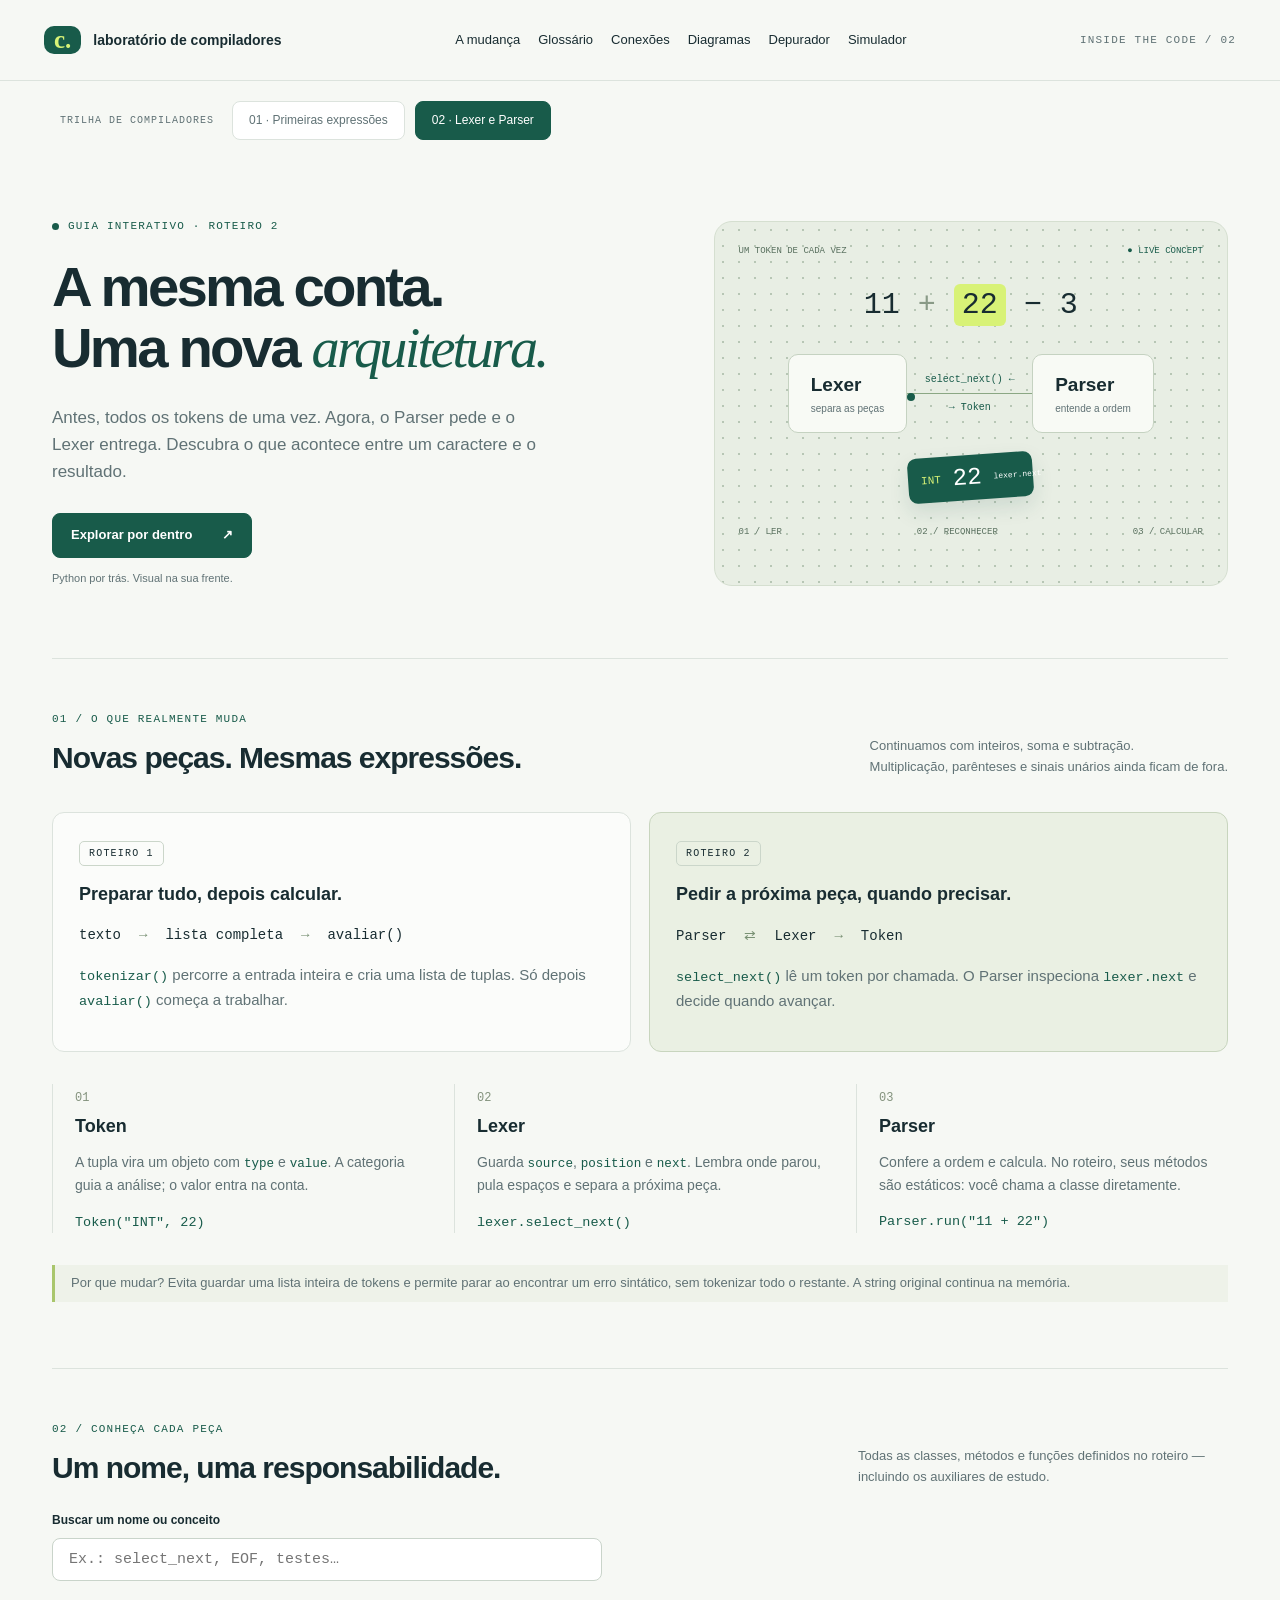
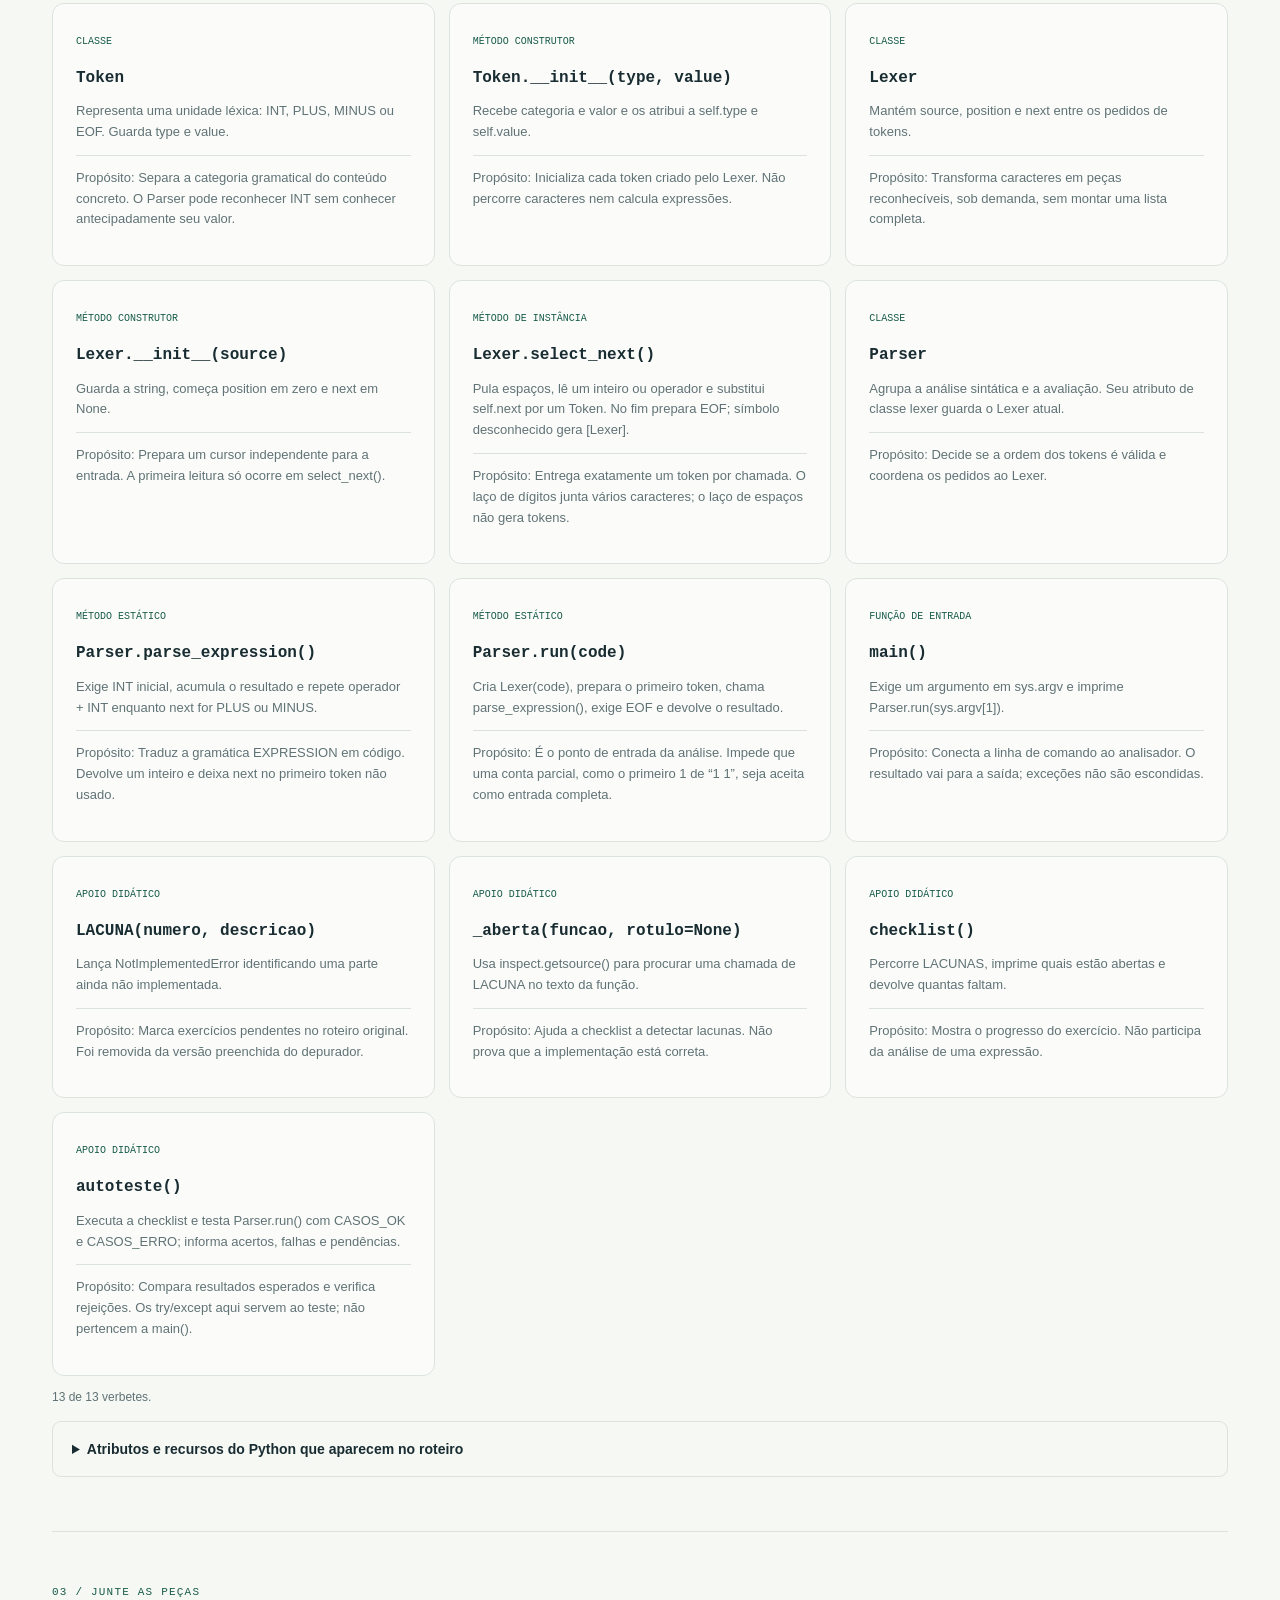
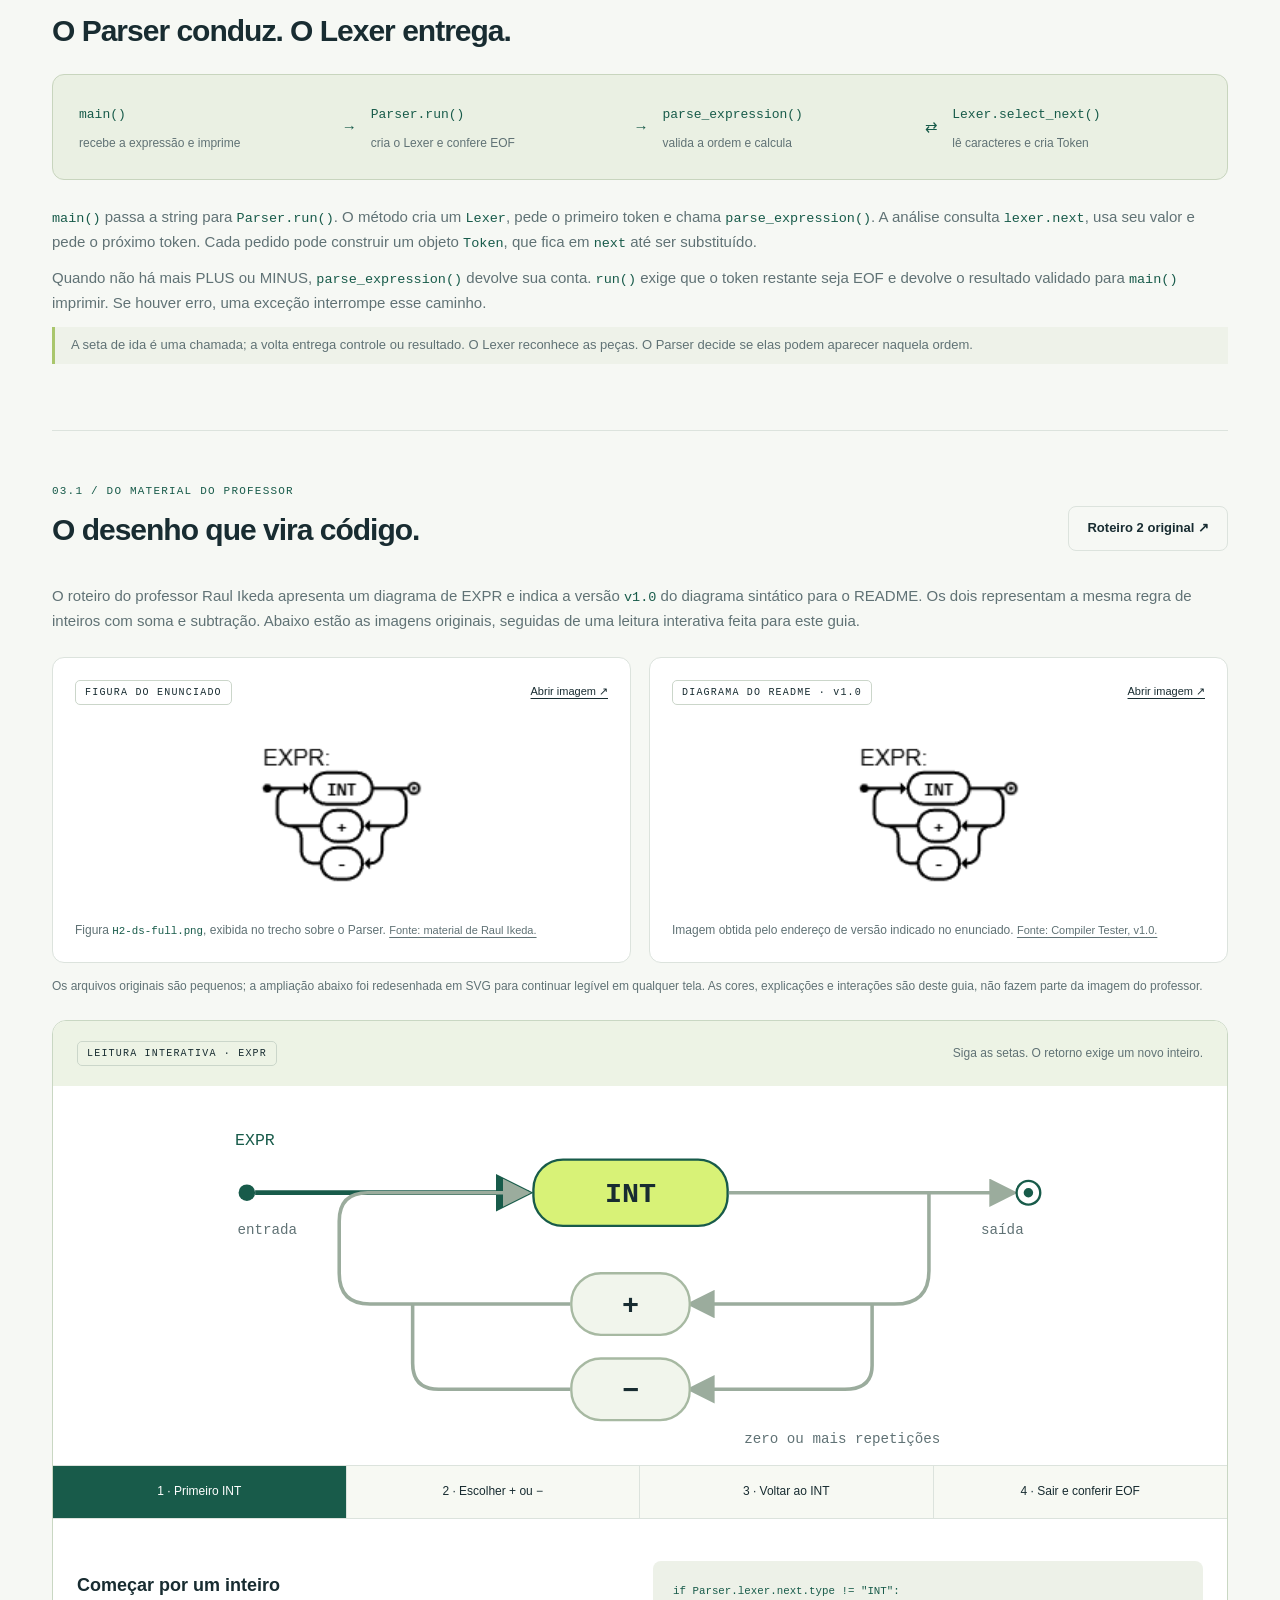
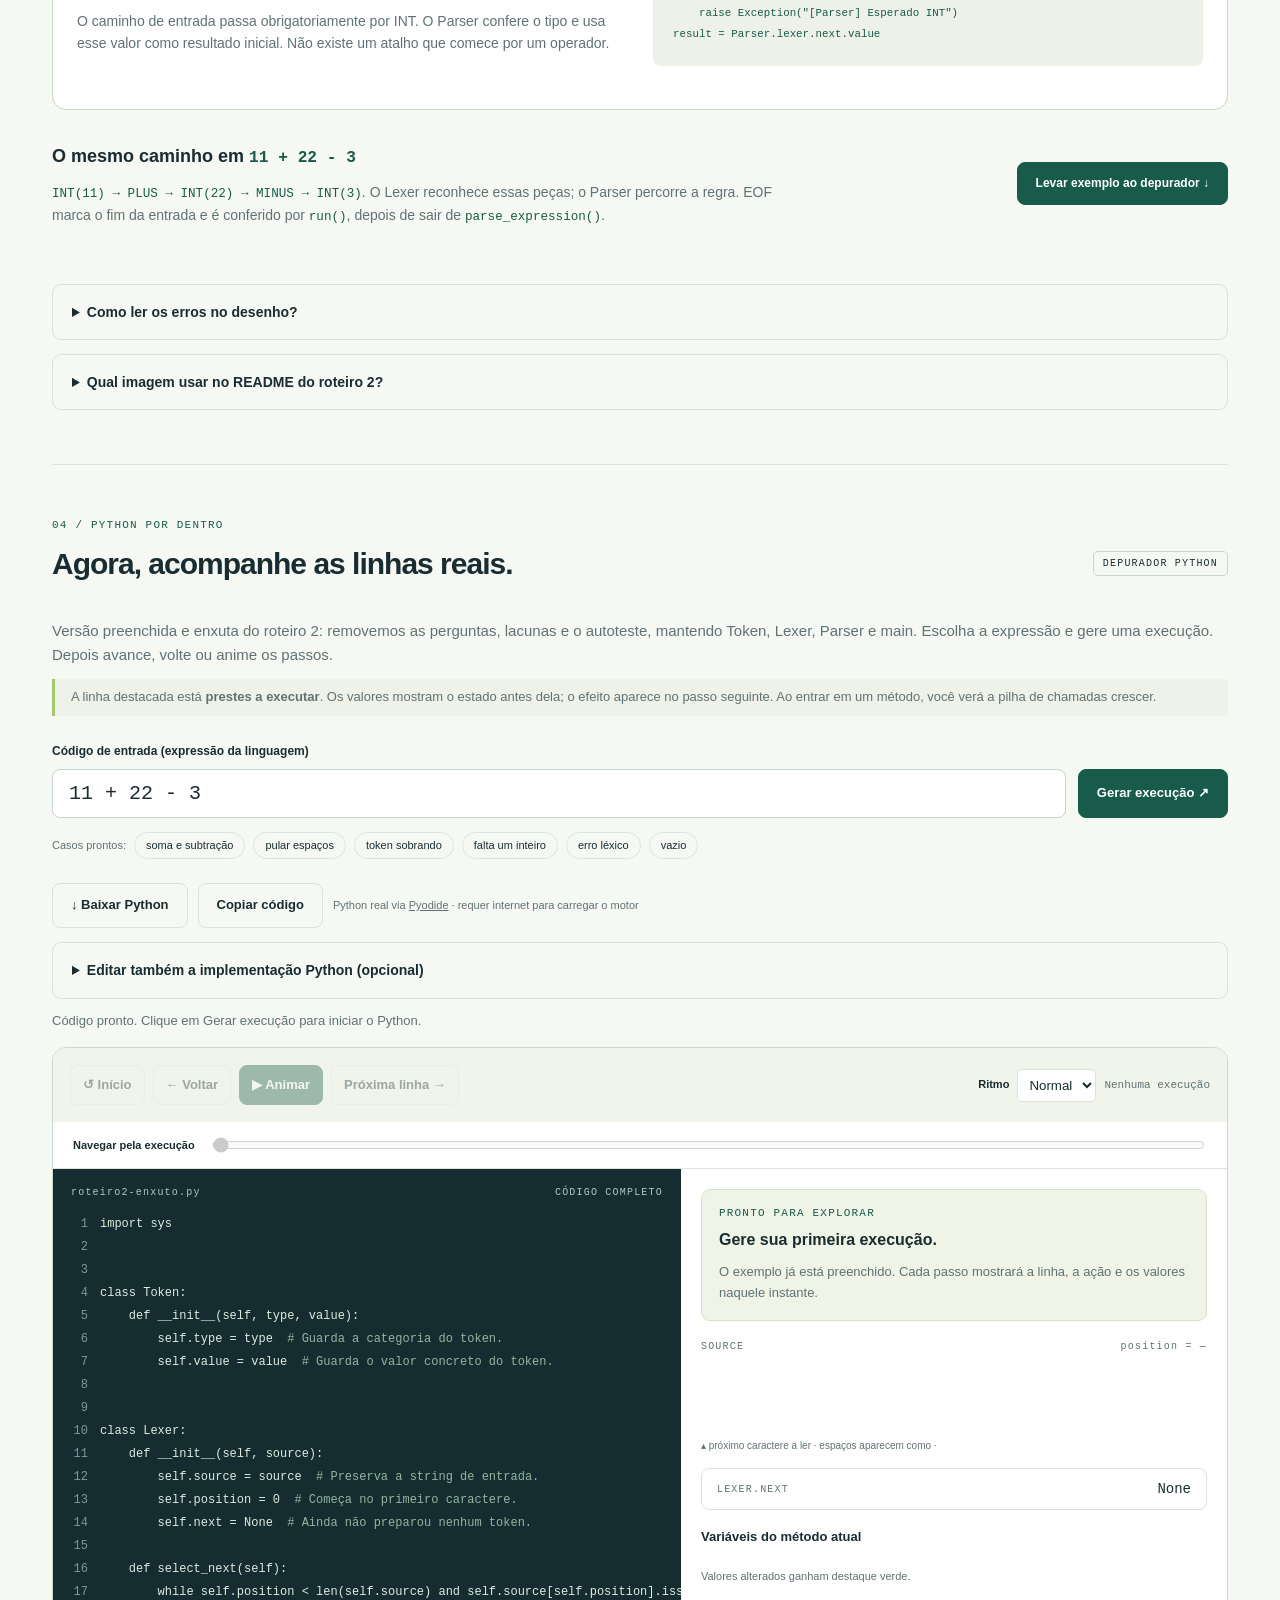
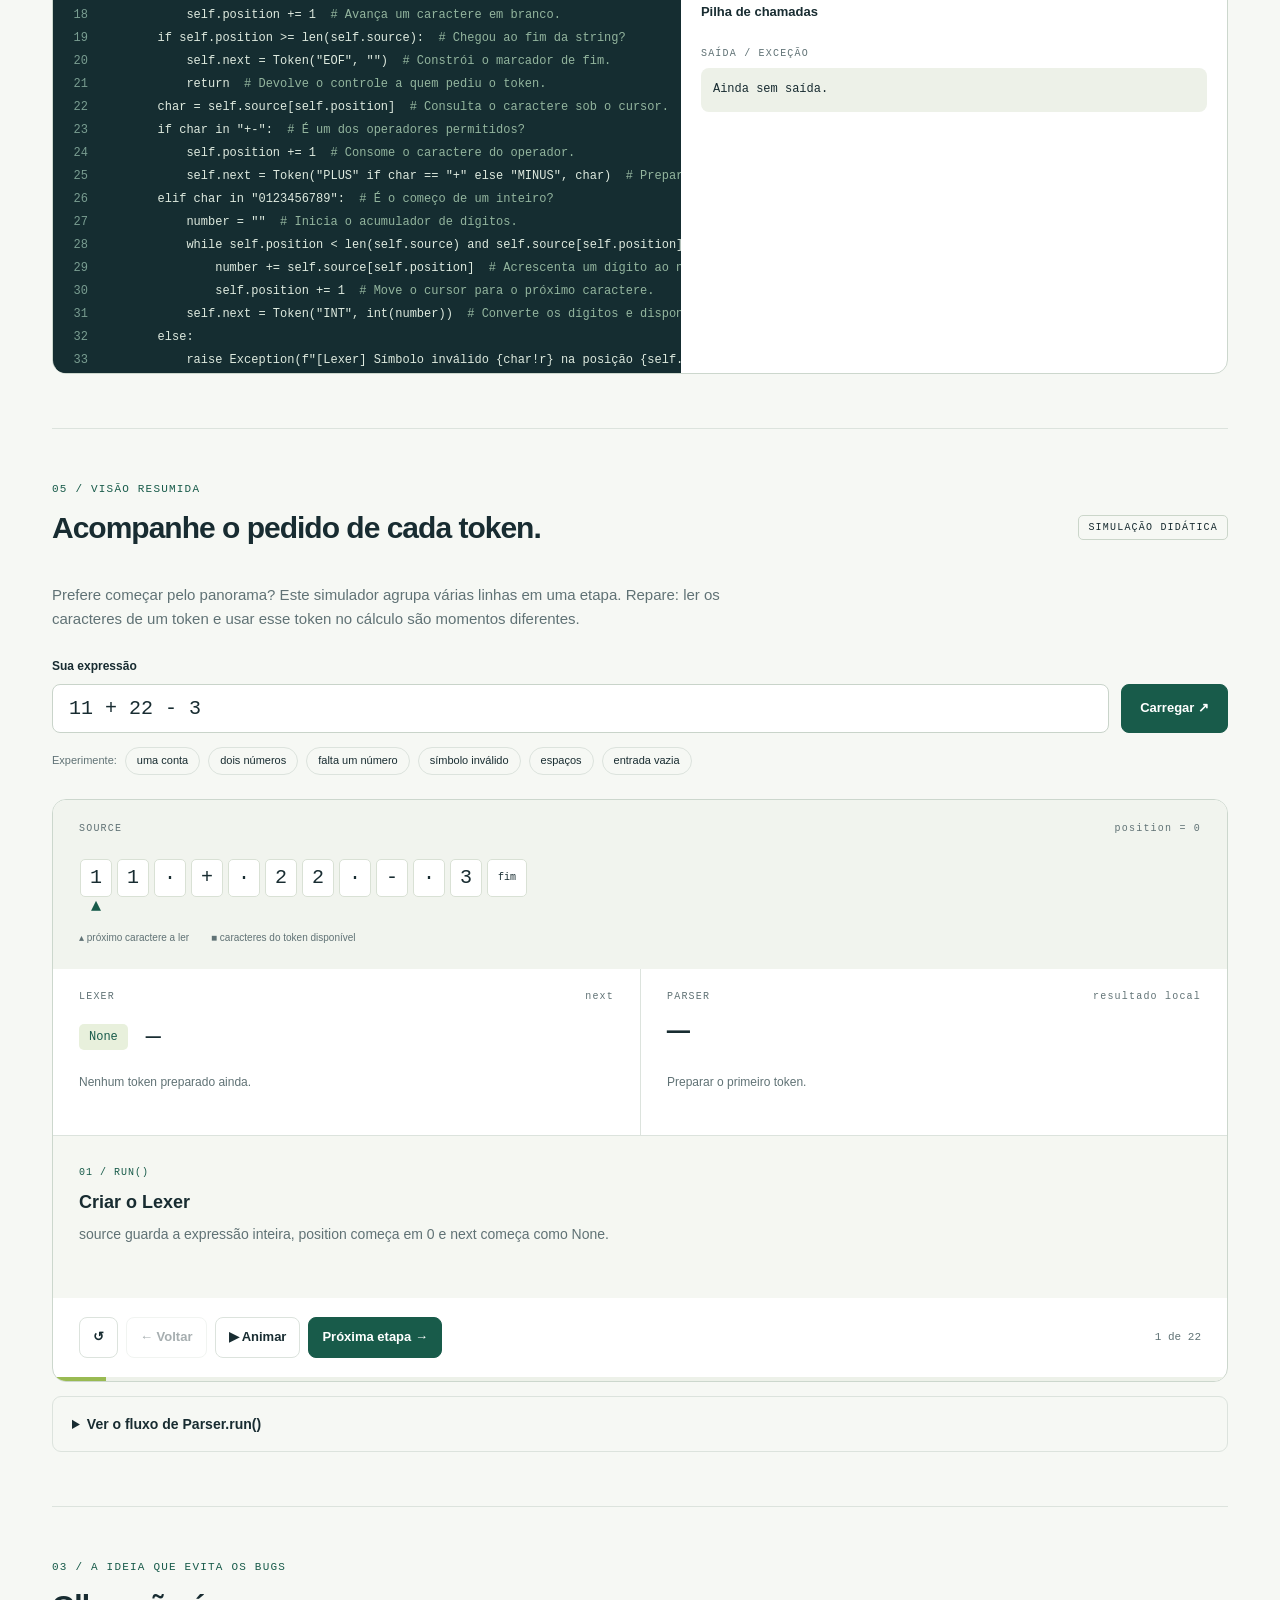
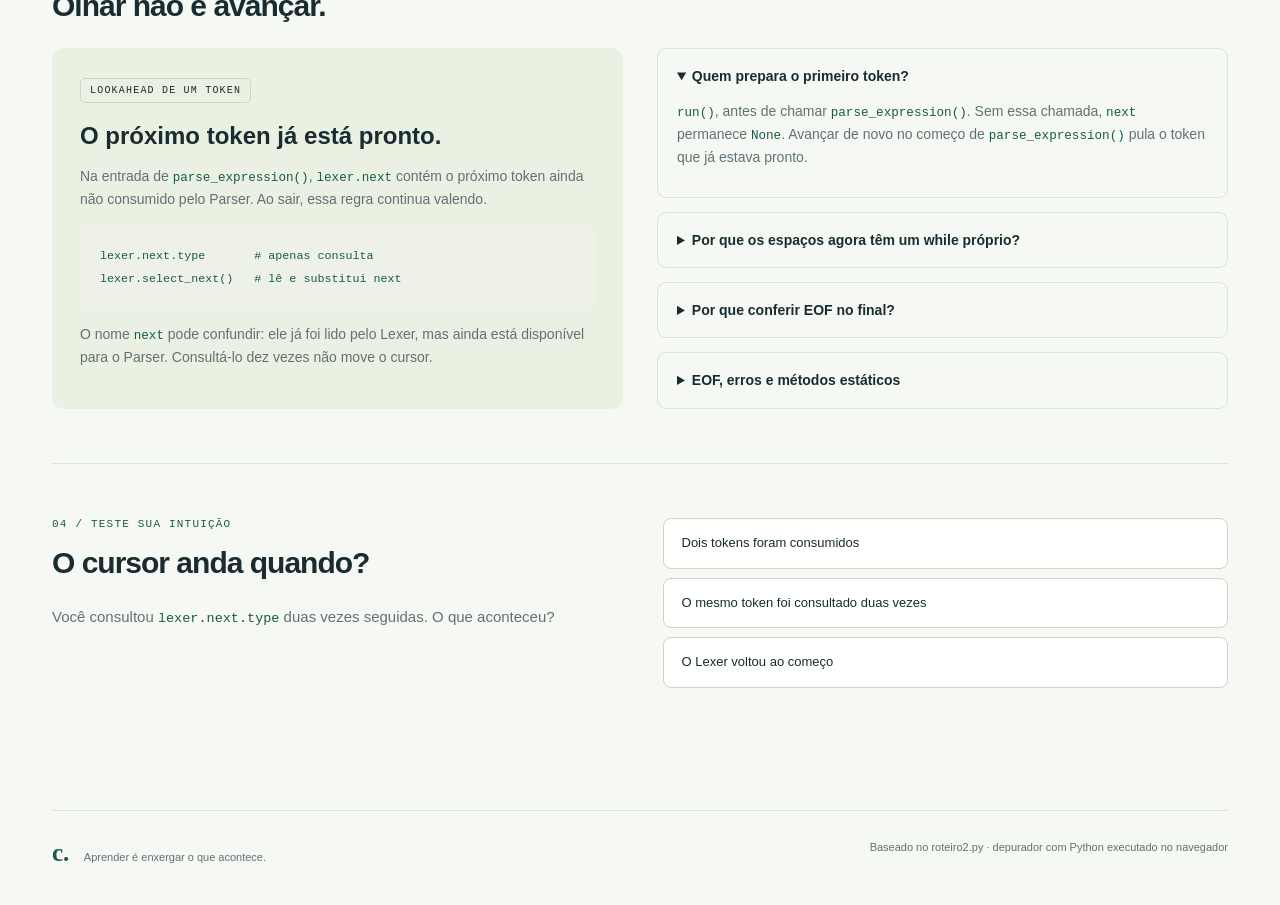
==== commit b6286c02: "Adiciona roteiro 1 interativo e navegacao entre os roteiros" ====
--- a/index.html
+++ b/index.html
@@ -5,12 +5,13 @@
   <title>Roteiro 02 · Um token de cada vez</title>
   <link rel="stylesheet" href="style.css">
   <link rel="stylesheet" href="debug.css?v=player2"><link rel="stylesheet" href="player.css?v=player2">
-  <link rel="stylesheet" href="diagrams.css?v=1"><script src="diagrams.js?v=1" defer></script>
-  <script src="simulator.js" defer></script><script src="app.js" defer></script><script src="debug.js?v=player2" defer></script>
+  <link rel="stylesheet" href="courses.css?v=1"><link rel="stylesheet" href="diagrams.css?v=1"><script src="diagrams.js?v=courses1" defer></script>
+  <script src="simulator.js" defer></script><script src="app.js" defer></script><script src="debug.js?v=courses1" defer></script>
 </head>
 <body>
 <header><a class="brand" href="#"><span class="brand-icon">c.</span> laboratório de compiladores</a><nav aria-label="Principal"><a href="#mudanca">A mudança</a><a href="#glossario">Glossário</a><a href="#conexoes">Conexões</a><a href="#diagramas">Diagramas</a><a href="#debug">Depurador</a><a href="#laboratorio">Simulador</a></nav><span class="chapter">INSIDE THE CODE / 02</span></header>
 <main>
+<nav class="course-switch" aria-label="Escolher roteiro"><span>TRILHA DE COMPILADORES</span><a href="roteiro1.html">01 · Primeiras expressões</a><a href="index.html" aria-current="page">02 · Lexer e Parser</a></nav>
 <section class="hero">
   <div><div class="eyebrow"><span class="dot"></span> GUIA INTERATIVO · ROTEIRO 2</div><h1>A mesma conta.<br>Uma nova <em>arquitetura.</em></h1><p class="lead">Antes, todos os tokens de uma vez. Agora, o Parser pede e o Lexer entrega. Descubra o que acontece entre um caractere e o resultado.</p><a class="button primary" href="#laboratorio">Explorar por dentro <span>↗</span></a><span class="hero-note">Python por trás. Visual na sua frente.</span></div>
   <div class="hero-art" aria-label="O Parser solicita um token ao Lexer, que entrega INT 22"><div class="art-top">UM TOKEN DE CADA VEZ <span>● LIVE CONCEPT</span></div><div class="art-source">11 <span>+</span> <b>22</b> − 3</div><div class="orbit"><div class="art-node">Lexer<small>separa as peças</small></div><div class="connection"><span>select_next() ←</span><i></i><span>→ Token</span></div><div class="art-node">Parser<small>entende a ordem</small></div></div><div class="floating-token"><span>INT</span><strong>22</strong><small>lexer.next</small></div><div class="art-bottom">01 / LER <span>02 / RECONHECER</span> 03 / CALCULAR</div></div>
--- a/courses.css
+++ b/courses.css
@@ -0,0 +1 @@
+.course-switch{max-width:1176px;margin:20px auto 0;padding:0 8px;display:flex;align-items:center;gap:10px;flex-wrap:wrap}.course-switch>span{font:10px var(--mono);letter-spacing:1px;color:var(--muted);margin-right:8px}.course-switch a{padding:9px 16px;border:1px solid var(--line);border-radius:8px;font-size:12px;color:var(--muted);background:white}.course-switch a[aria-current=page]{background:var(--green);color:white;border-color:var(--green)}.course-switch a:hover{border-color:#729975}.r1-hero-art{display:grid;gap:18px;background:#e9efdf;border:1px solid #d0dbc5;padding:30px;border-radius:18px}.r1-art-label{font:11px var(--mono);letter-spacing:1px;color:var(--green)}.r1-source{font:25px var(--mono);padding:16px;background:#fff9;border-radius:9px;text-align:center}.r1-art-tokens{display:flex;gap:8px;flex-wrap:wrap;justify-content:center}.r1-art-tokens span{background:var(--green);color:white;border-radius:7px;padding:8px 12px;font:12px var(--mono)}.r1-art-caption{font-size:12px;text-align:center;color:var(--muted)}.batch-token-list{display:flex;gap:8px;overflow-x:auto;position:relative;padding:12px 0;min-height:58px;align-items:center;font:11px var(--mono);color:var(--muted)}.batch-token{display:inline-block;flex-shrink:0;padding:9px 11px;background:#edf2e6;border:1px solid #d4dfc9;border-radius:7px;color:var(--ink);font:11px var(--mono);white-space:nowrap}.batch-token.current{background:var(--lime);border-color:var(--green);box-shadow:0 0 0 1px var(--green)}.batch-lab{padding:26px;border:1px solid #cad6bf;border-radius:14px;background:white}.batch-lab .input-row{flex-wrap:wrap}.batch-lab input{font-size:18px}.batch-lab p{font-size:13px}.batch-lab-output{background:#eef3e5;border-radius:8px;padding:16px;margin-top:12px;min-height:60px}.r1-reference-note{border-left:3px solid #9fbc60;padding:12px 16px;background:#edf2e5;font-size:13px}.r1-table{width:100%;border-collapse:collapse;font-size:14px;background:white}.r1-table th,.r1-table td{text-align:left;vertical-align:top;border-bottom:1px solid var(--line);padding:15px}.r1-table th{background:#ecf2e4;color:var(--green)}.r1-table-wrap{overflow:auto;border:1px solid var(--line);border-radius:10px}.debug-batch{padding:18px 0;border-bottom:1px solid var(--line)}.debug-batch .panel-label{gap:8px;flex-wrap:wrap}#debug-phase{display:inline-block;margin-bottom:10px;text-transform:uppercase;font:10px var(--mono);color:var(--green)}.r1-next{background:#eaf0e2;padding:28px;border-radius:12px;display:flex;justify-content:space-between;align-items:center;gap:25px}.r1-next p{max-width:650px;font-size:14px}.r1-next .button{flex-shrink:0}@media(max-width:760px){.course-switch{padding:0 20px}.course-switch>span{flex-basis:100%}.course-switch a{padding:9px 11px}.batch-lab{padding:18px}.batch-lab input{flex-basis:100%;width:100%}.r1-next{flex-direction:column;align-items:flex-start}.r1-table{font-size:12px}.r1-table th,.r1-table td{padding:12px}.r1-hero-art{padding:22px}}
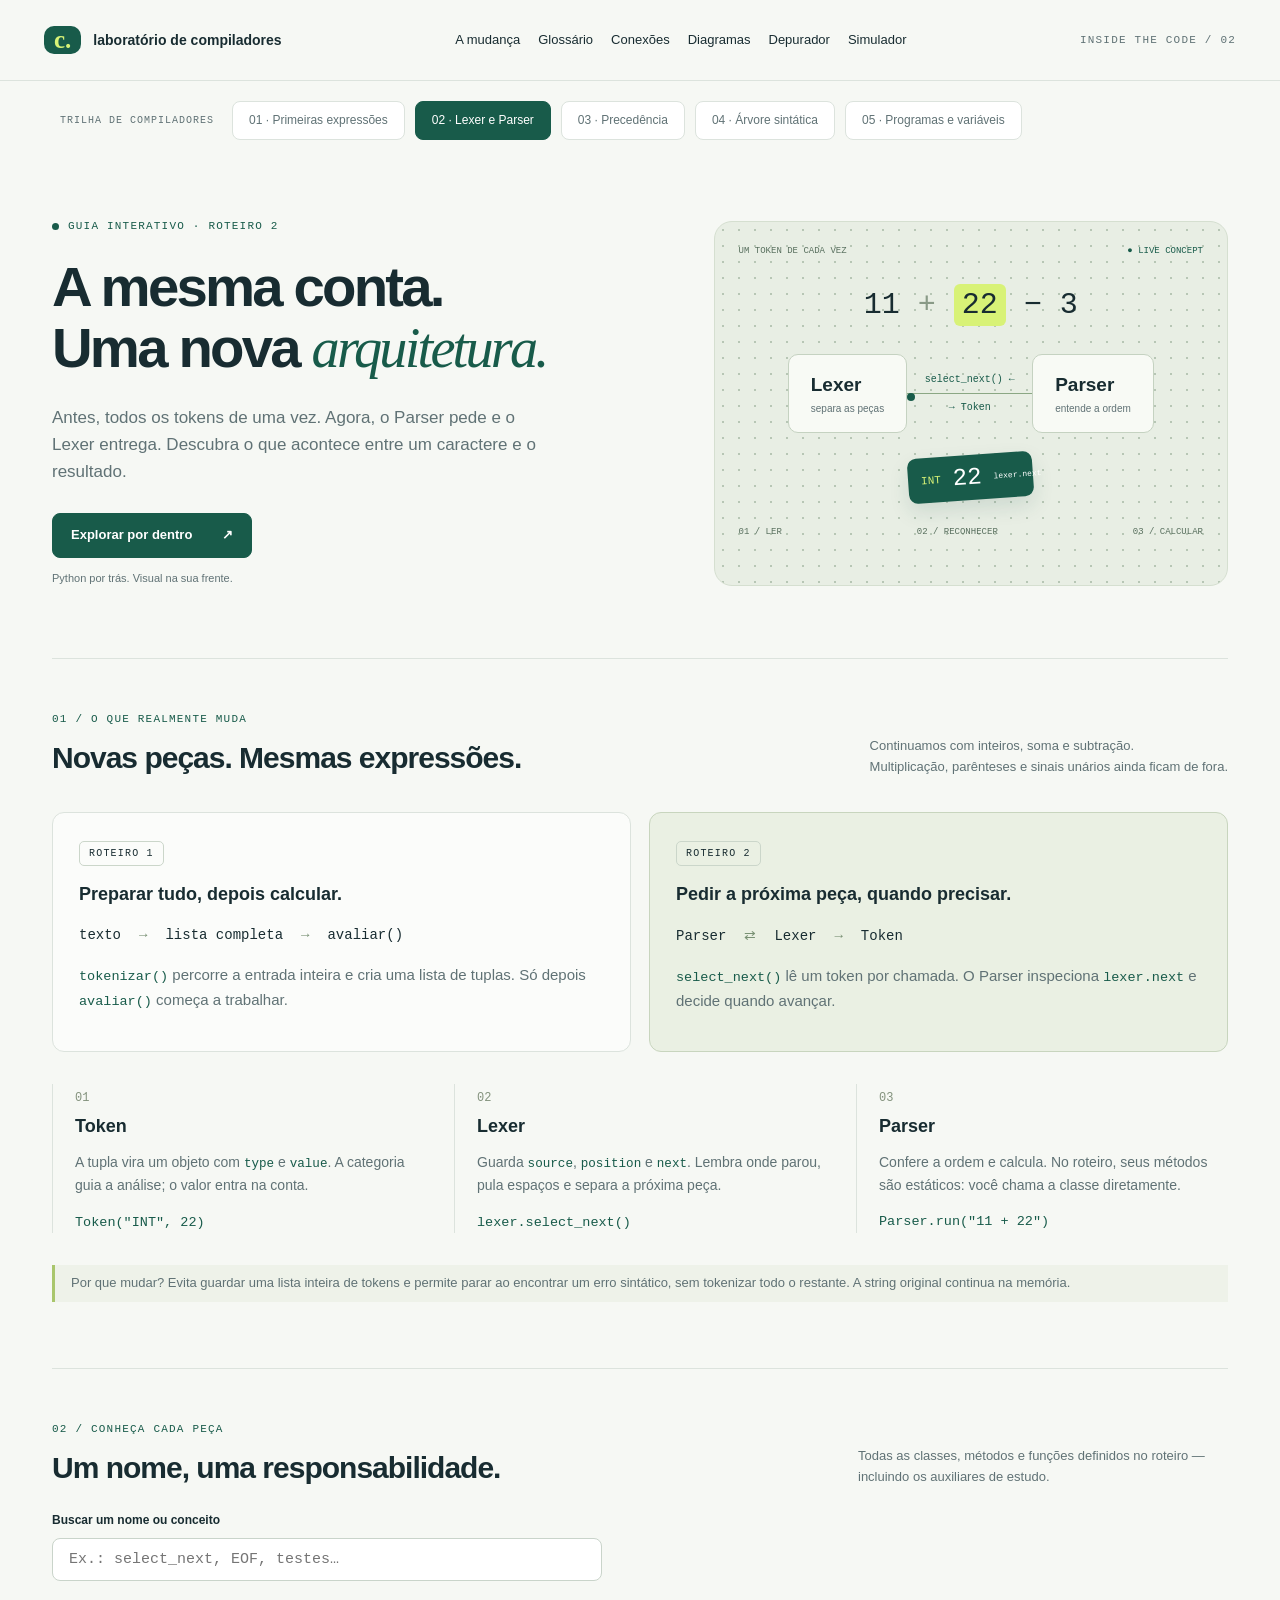
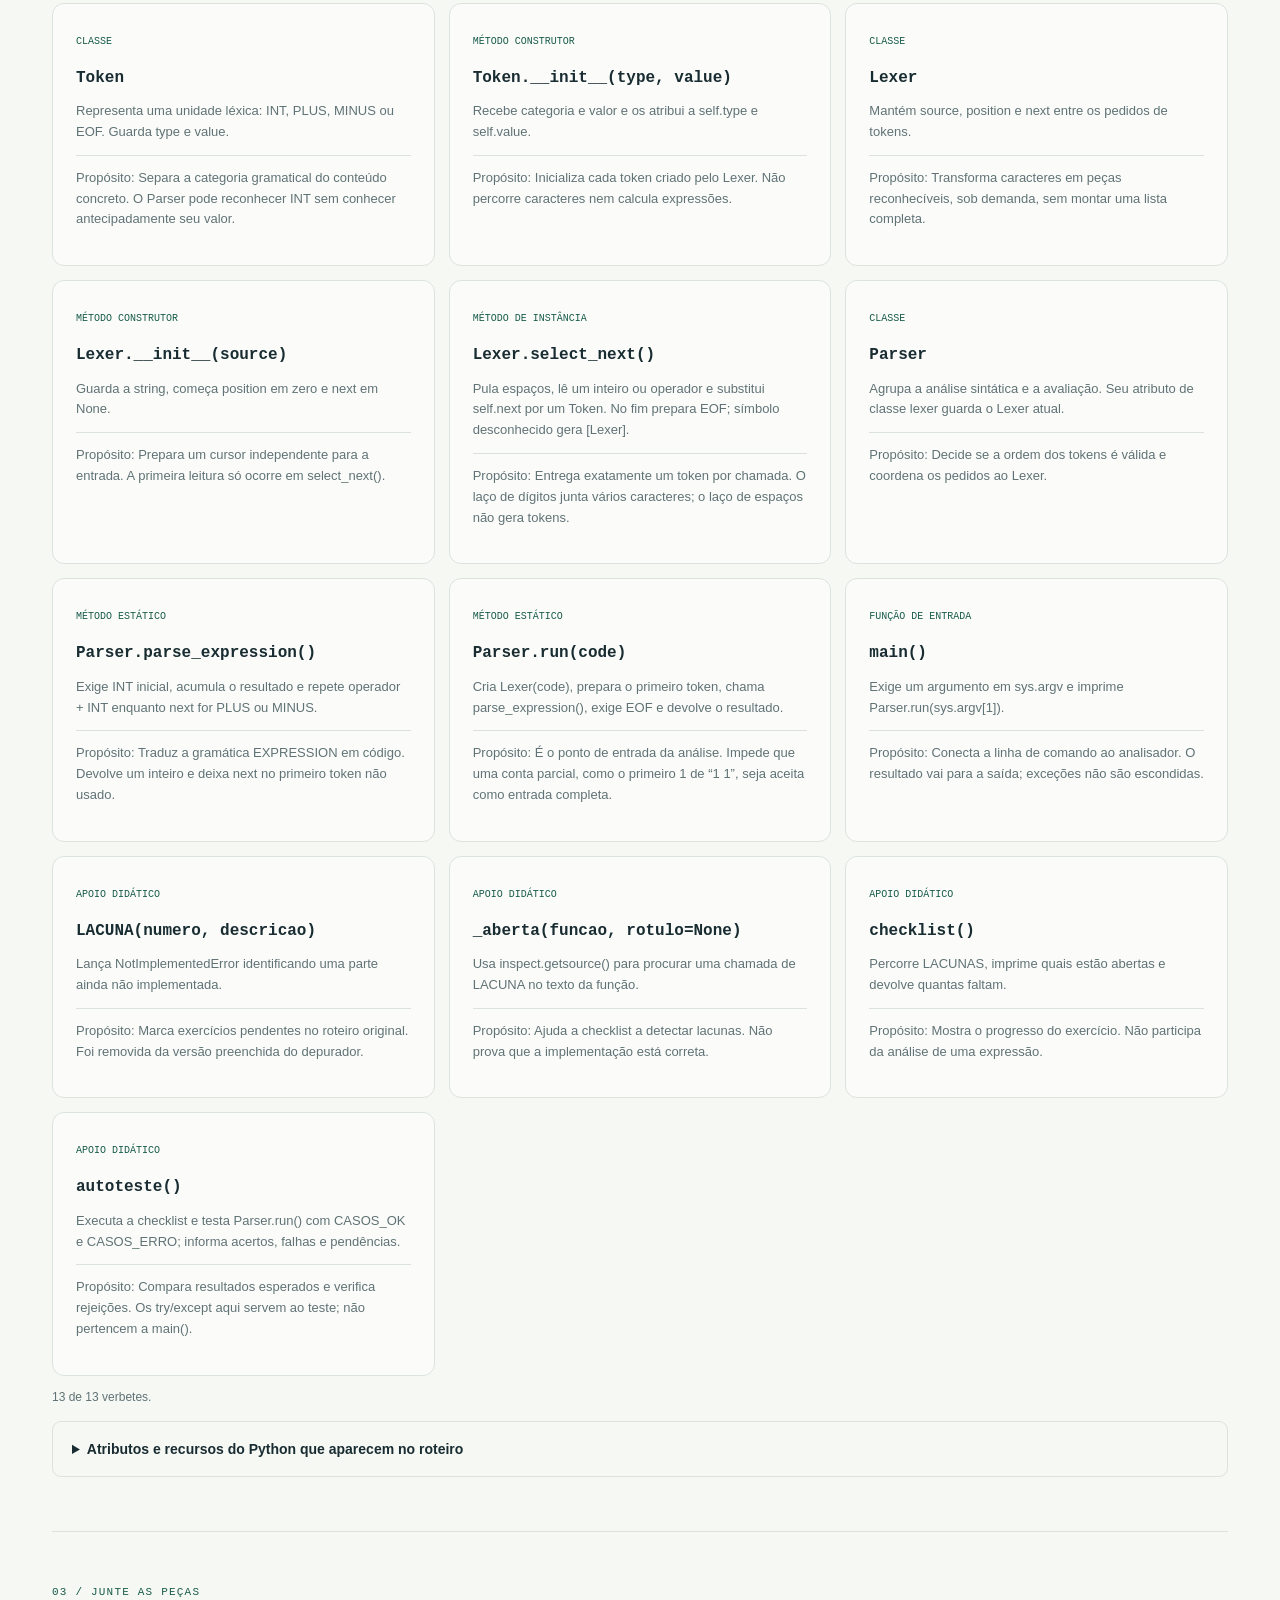
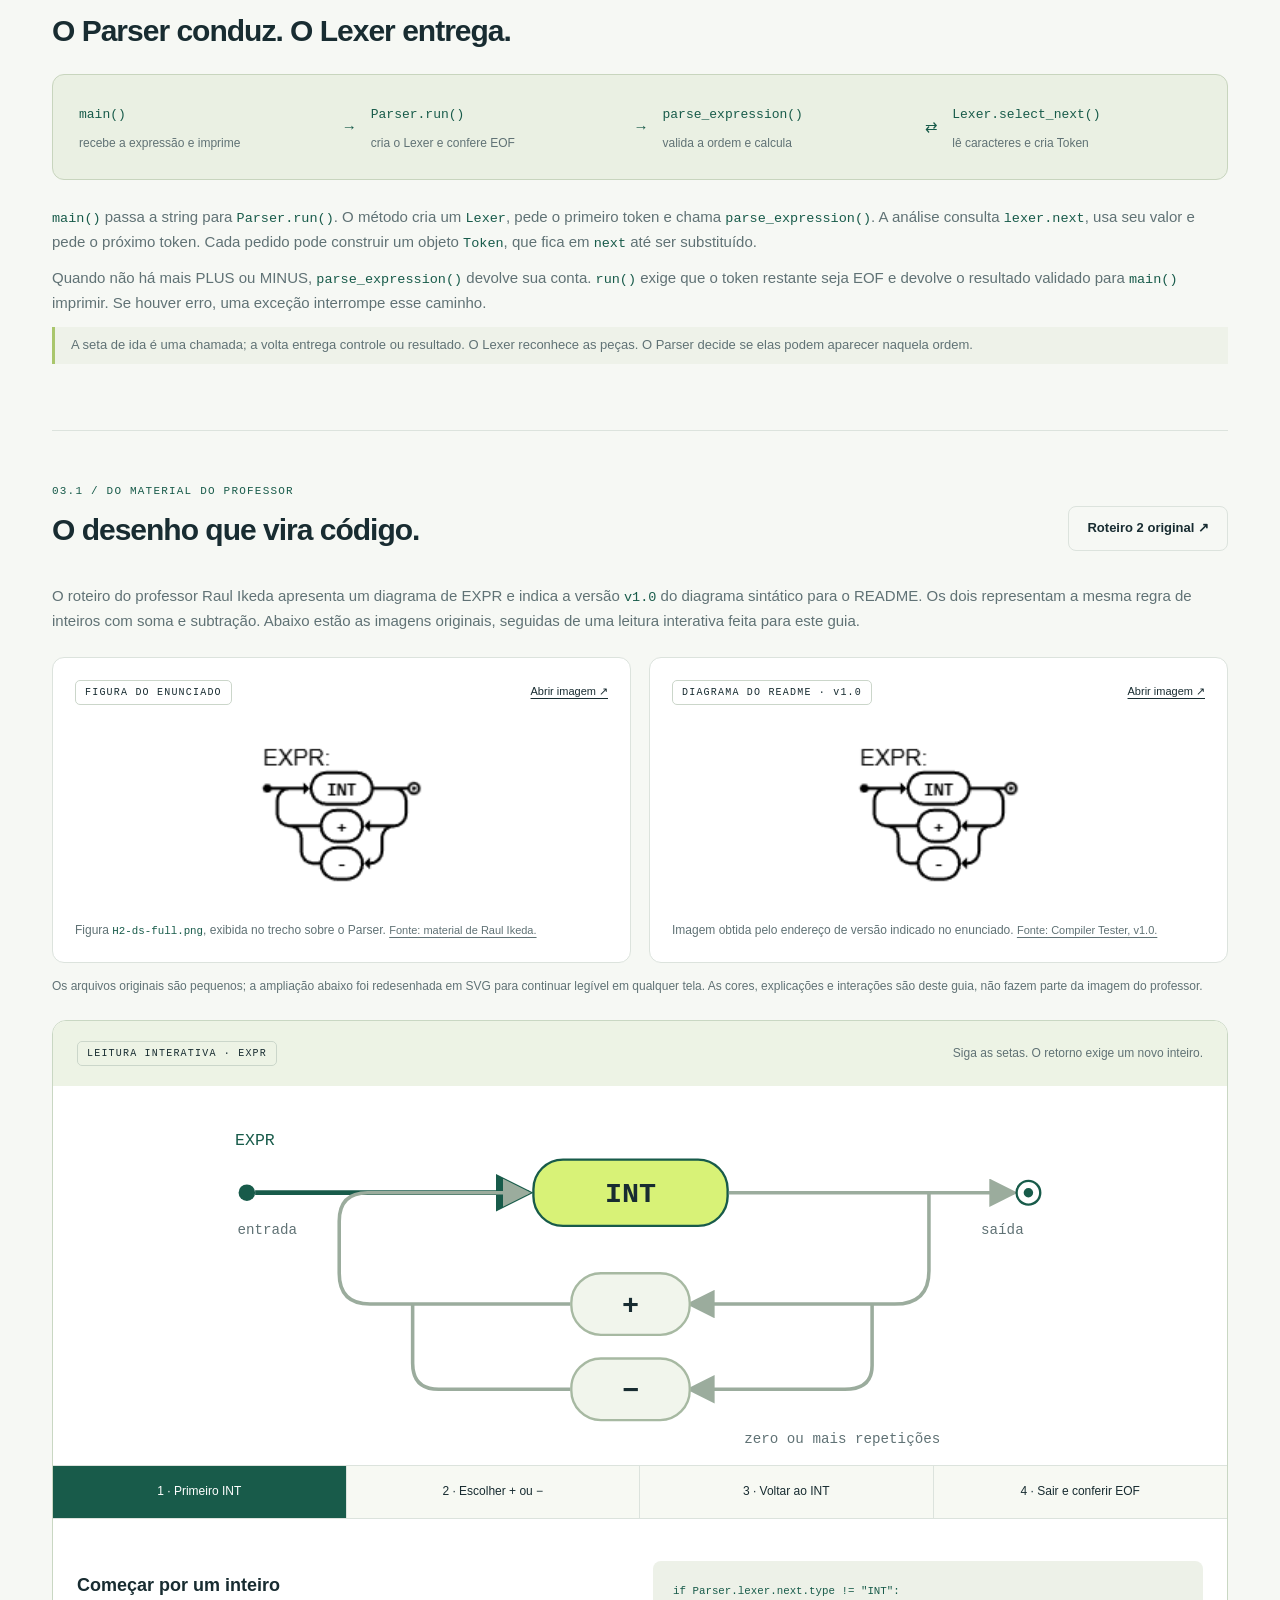
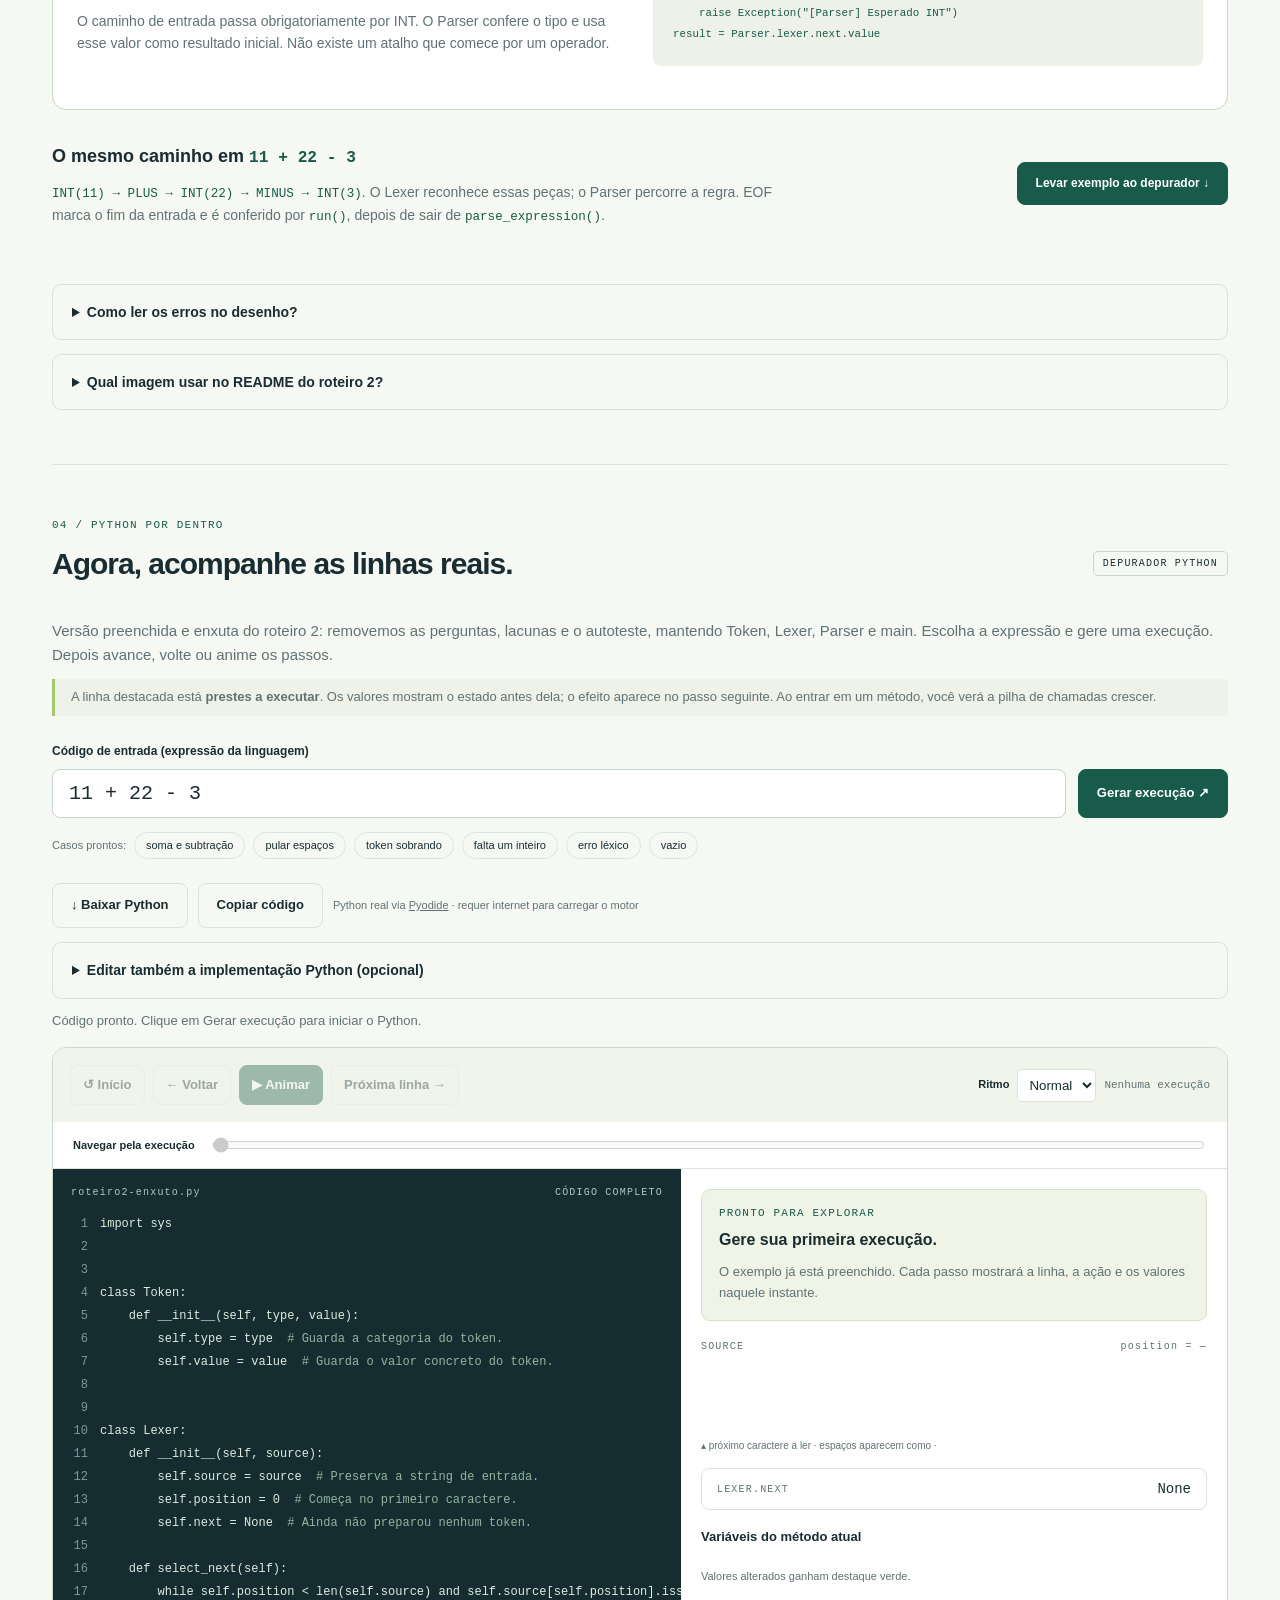
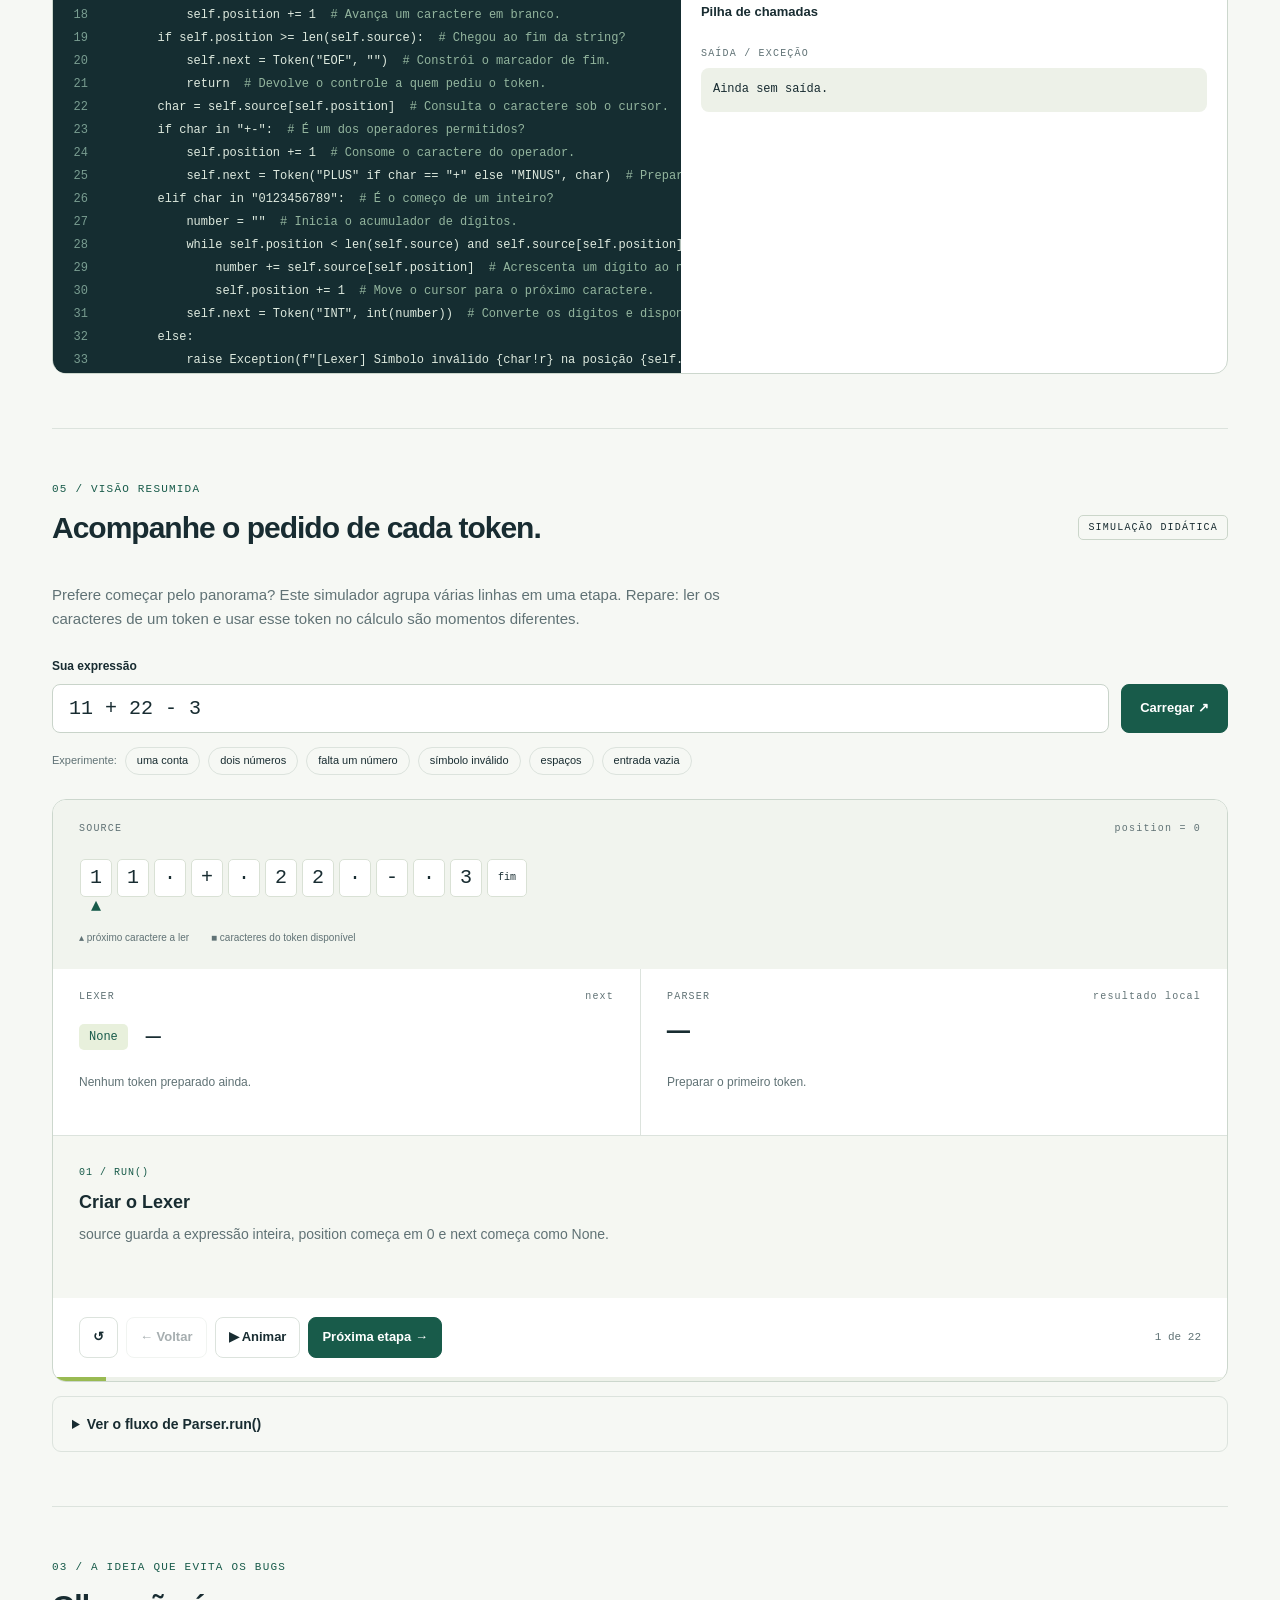
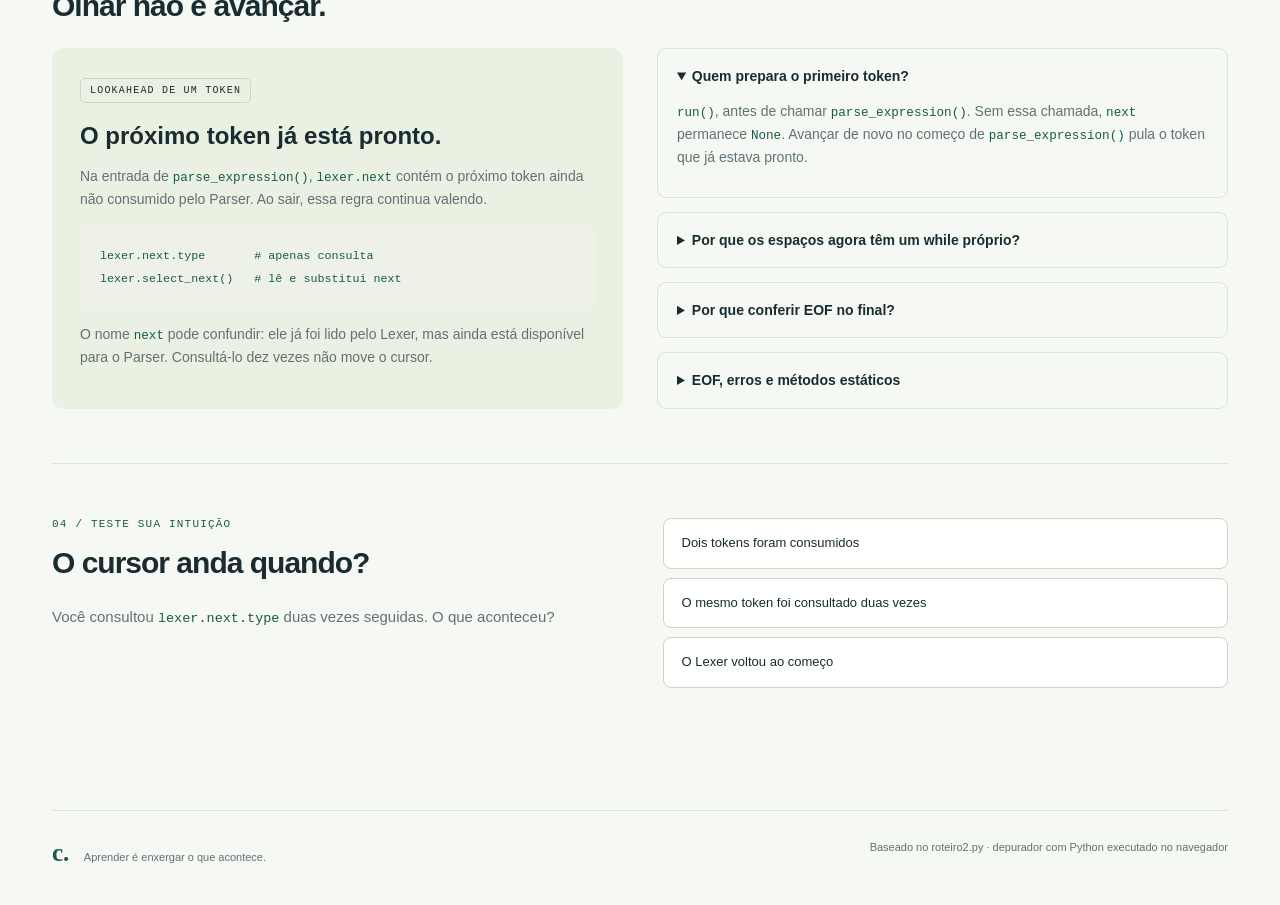
==== commit 6a71d7c6: "Add interactive lessons 3-5 with AST and symbol table debugging" ====
--- a/index.html
+++ b/index.html
@@ -6,12 +6,12 @@
   <link rel="stylesheet" href="style.css">
   <link rel="stylesheet" href="debug.css?v=player2"><link rel="stylesheet" href="player.css?v=player2">
   <link rel="stylesheet" href="courses.css?v=1"><link rel="stylesheet" href="diagrams.css?v=1"><script src="diagrams.js?v=courses1" defer></script>
-  <script src="simulator.js" defer></script><script src="app.js" defer></script><script src="debug.js?v=courses1" defer></script>
+  <script src="simulator.js" defer></script><script src="app.js" defer></script><script src="debug.js?v=courses345" defer></script>
 </head>
 <body>
 <header><a class="brand" href="#"><span class="brand-icon">c.</span> laboratório de compiladores</a><nav aria-label="Principal"><a href="#mudanca">A mudança</a><a href="#glossario">Glossário</a><a href="#conexoes">Conexões</a><a href="#diagramas">Diagramas</a><a href="#debug">Depurador</a><a href="#laboratorio">Simulador</a></nav><span class="chapter">INSIDE THE CODE / 02</span></header>
 <main>
-<nav class="course-switch" aria-label="Escolher roteiro"><span>TRILHA DE COMPILADORES</span><a href="roteiro1.html">01 · Primeiras expressões</a><a href="index.html" aria-current="page">02 · Lexer e Parser</a></nav>
+<nav class="course-switch" aria-label="Escolher roteiro"><span>TRILHA DE COMPILADORES</span><a href="roteiro1.html">01 · Primeiras expressões</a><a href="index.html" aria-current="page">02 · Lexer e Parser</a><a href="roteiro3.html">03 · Precedência</a><a href="roteiro4.html">04 · Árvore sintática</a><a href="roteiro5.html">05 · Programas e variáveis</a></nav>
 <section class="hero">
   <div><div class="eyebrow"><span class="dot"></span> GUIA INTERATIVO · ROTEIRO 2</div><h1>A mesma conta.<br>Uma nova <em>arquitetura.</em></h1><p class="lead">Antes, todos os tokens de uma vez. Agora, o Parser pede e o Lexer entrega. Descubra o que acontece entre um caractere e o resultado.</p><a class="button primary" href="#laboratorio">Explorar por dentro <span>↗</span></a><span class="hero-note">Python por trás. Visual na sua frente.</span></div>
   <div class="hero-art" aria-label="O Parser solicita um token ao Lexer, que entrega INT 22"><div class="art-top">UM TOKEN DE CADA VEZ <span>● LIVE CONCEPT</span></div><div class="art-source">11 <span>+</span> <b>22</b> − 3</div><div class="orbit"><div class="art-node">Lexer<small>separa as peças</small></div><div class="connection"><span>select_next() ←</span><i></i><span>→ Token</span></div><div class="art-node">Parser<small>entende a ordem</small></div></div><div class="floating-token"><span>INT</span><strong>22</strong><small>lexer.next</small></div><div class="art-bottom">01 / LER <span>02 / RECONHECER</span> 03 / CALCULAR</div></div>
